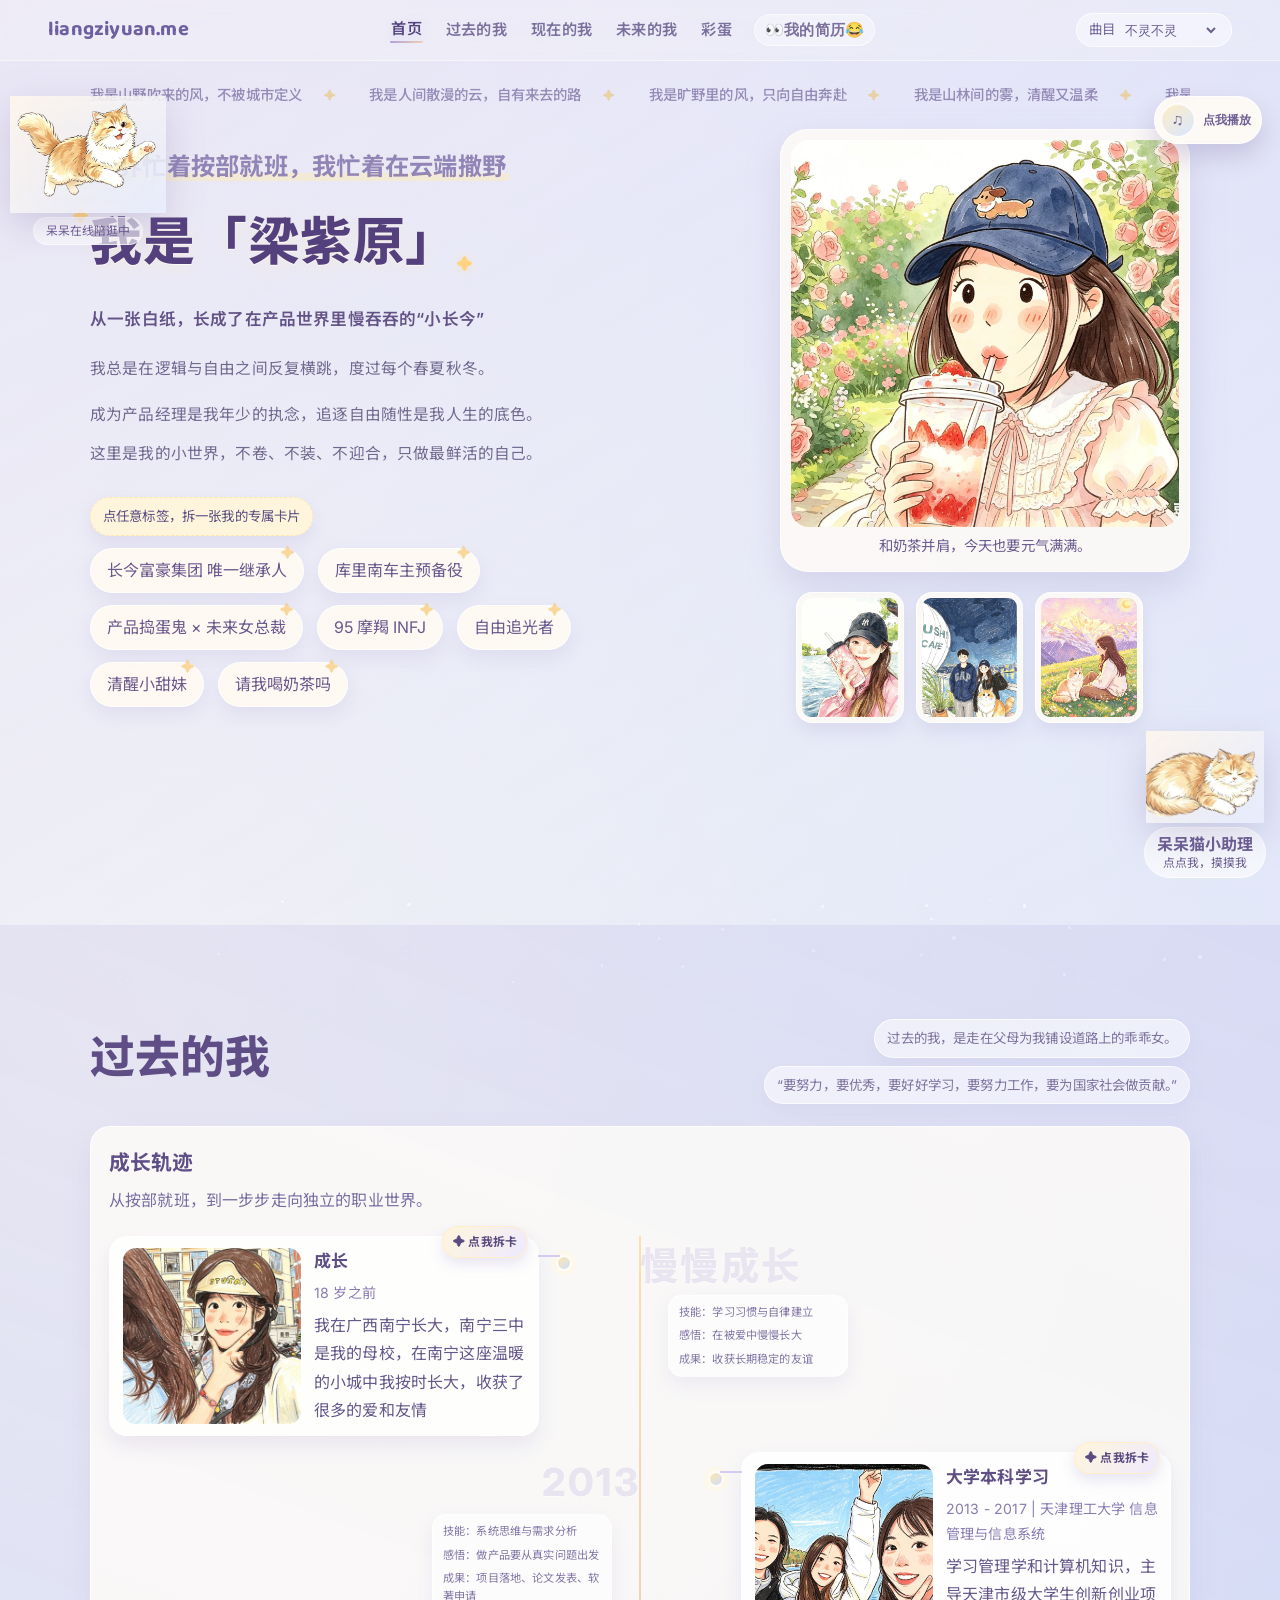
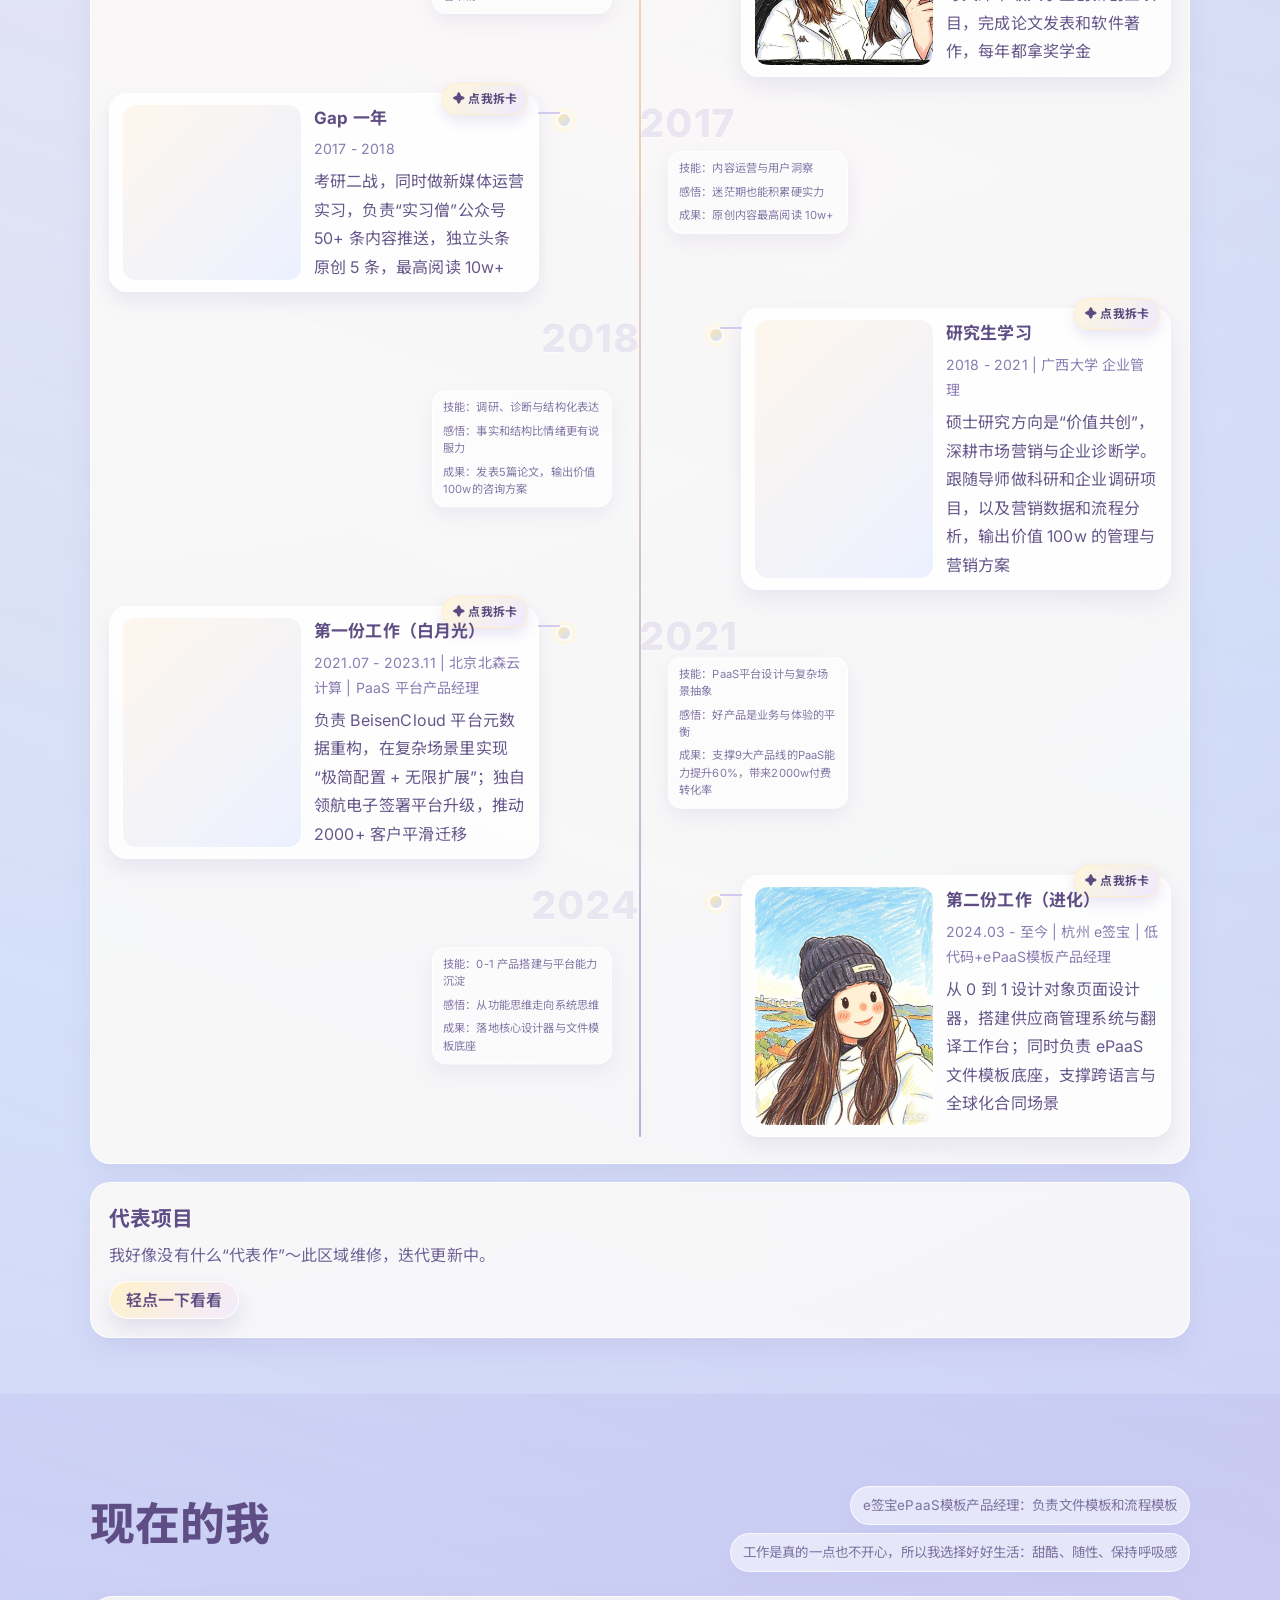
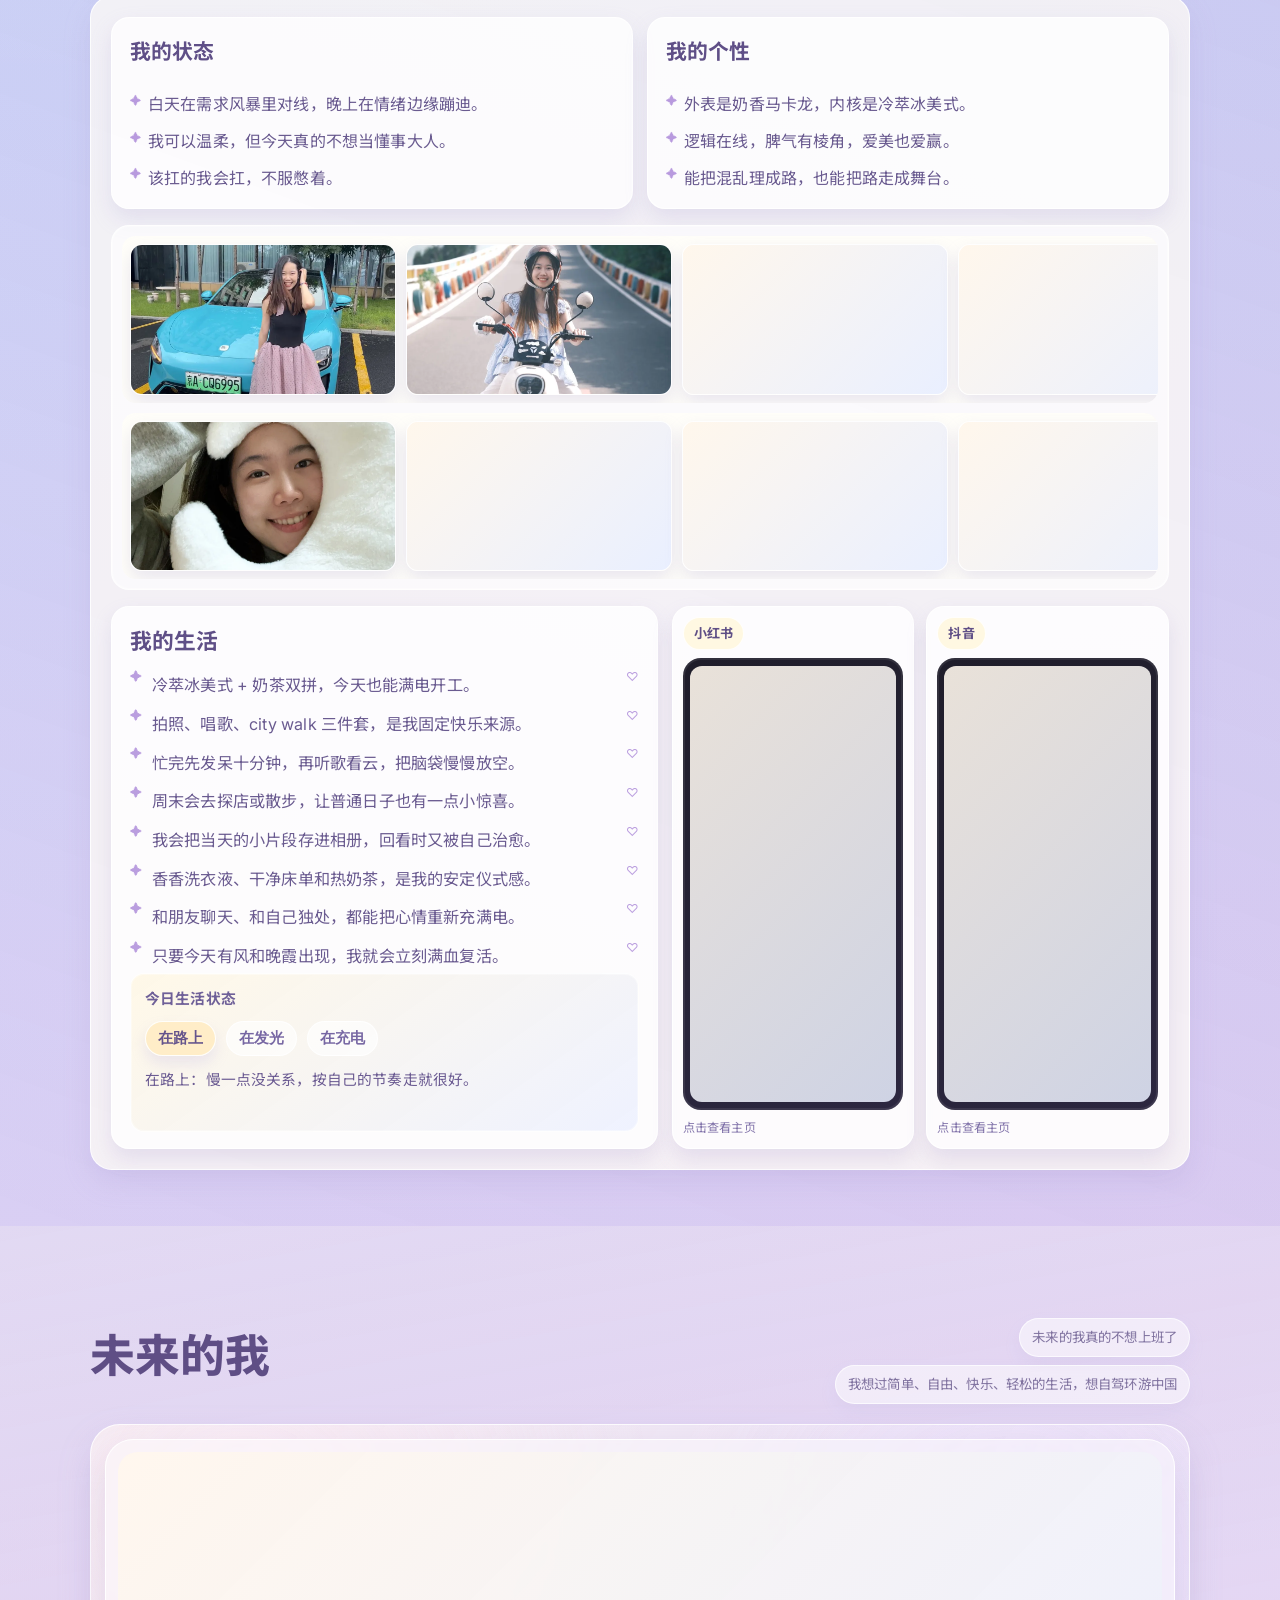
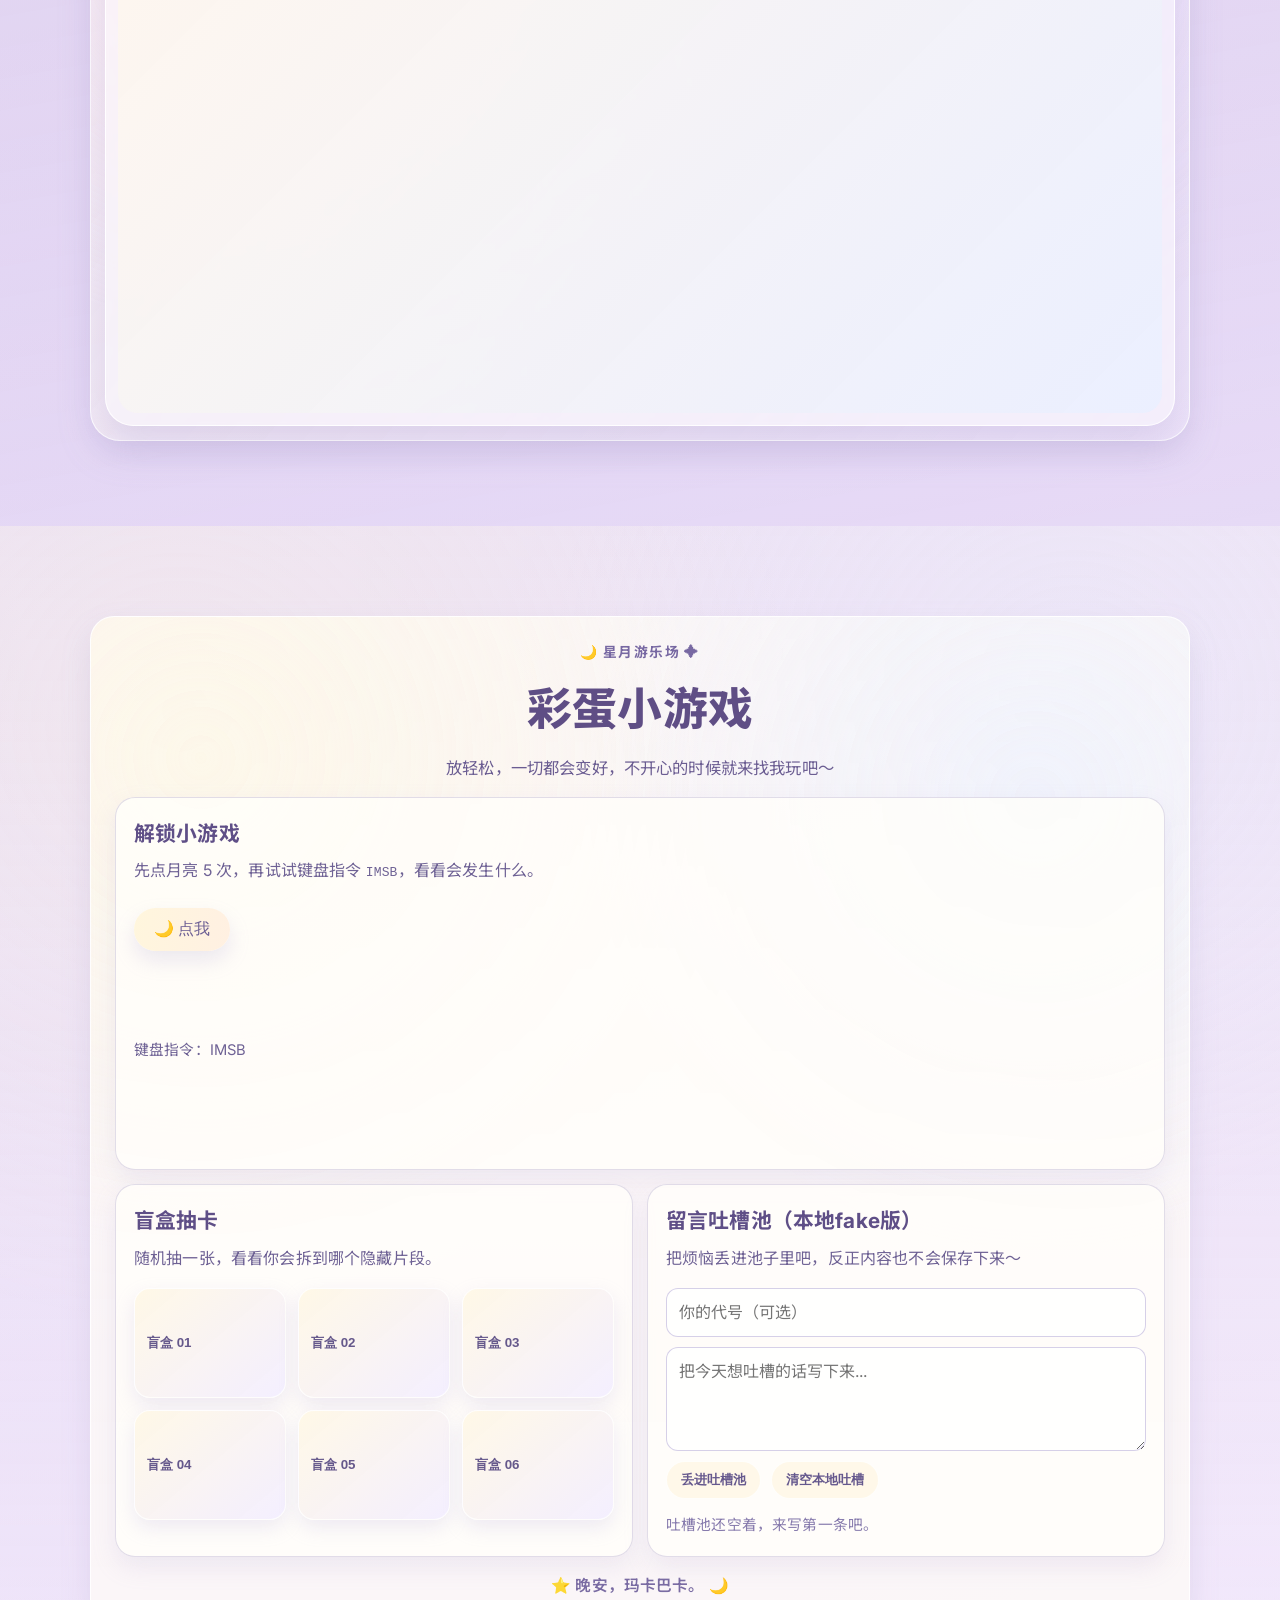
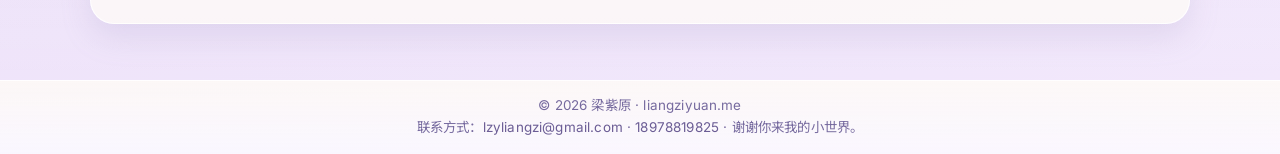
==== index.html @ 9e6e47ae "性能优化（图片）：优化卡片加载优先级与临近预加载策略" ====
<!doctype html>
<html lang="zh-CN">

<head>
  <meta charset="UTF-8" />
  <meta name="viewport" content="width=device-width, initial-scale=1.0" />
  <meta name="theme-color" content="#d8cff6" />
  <title>梁紫原 | 为执念撒野的小公主</title>
  <meta name="description" content="梁紫原的个人主页：过去、现在、未来与真实自我。" />
  <link rel="preconnect" href="https://fonts.googleapis.com" />
  <link rel="preconnect" href="https://fonts.gstatic.com" crossorigin />
  <link
    href="https://fonts.googleapis.com/css2?family=Baloo+2:wght@600;700&family=Inter:wght@400;500;600;700;800&family=Noto+Sans+SC:wght@400;500;700;800&display=swap"
    rel="stylesheet" />
  <link rel="stylesheet" href="./style.css" />
</head>

<body>
  <a class="skip-link" href="#mainContent">跳到正文</a>
  <div class="noise-mask" aria-hidden="true"></div>
  <div class="sky-dust" id="skyDust" aria-hidden="true"></div>

  <header class="site-header">
    <a class="logo" href="#home">liangziyuan.me</a>
    <nav class="top-nav" aria-label="主导航">
      <a href="#home" class="nav-link active">首页</a>
      <a href="#past" class="nav-link">过去的我</a>
      <a href="#present" class="nav-link">现在的我</a>
      <a href="#future" class="nav-link">未来的我</a>
      <a href="#easter-egg" class="nav-link">彩蛋</a>
      <button class="nav-link nav-link-btn" id="resumeEntryBtn" type="button">👀我的简历😂</button>
    </nav>
    <div class="music-tools">
      <label class="track-switch" for="trackSelect">
        <span>曲目</span>
        <select id="trackSelect" aria-label="选择背景音乐">
          <option value="./assets/music/很美味 - 不灵不灵.mp3">不灵不灵</option>
          <option value="./assets/music/清音 - 去有风的地方.mp3">去有风的地方</option>
          <option value="./assets/music/常石磊 - 我我.mp3">我我</option>
        </select>
      </label>
    </div>
  </header>

  <main id="mainContent">
    <section class="panel panel-home" id="home">
      <div class="home-clouds" aria-hidden="true">
        <div class="home-cloud-track">
          <p class="cloud-bubble">我是山野吹来的风，不被城市定义</p>
          <p class="cloud-bubble">我是人间散漫的云，自有来去的路</p>
          <p class="cloud-bubble">我是旷野里的风，只向自由奔赴</p>
          <p class="cloud-bubble">我是山林间的雾，清醒又温柔</p>
          <p class="cloud-bubble">我是晚风里的星，安静却有光</p>
          <p class="cloud-bubble">我是山野吹来的风，不被城市定义</p>
          <p class="cloud-bubble">我是人间散漫的云，自有来去的路</p>
          <p class="cloud-bubble">我是旷野里的风，只向自由奔赴</p>
          <p class="cloud-bubble">我是山林间的雾，清醒又温柔</p>
          <p class="cloud-bubble">我是晚风里的星，安静却有光</p>
        </div>
      </div>
      <div class="panel-content home-layout">
        <div class="home-copy">
          <p class="hero-title hero-highlight">世界忙着按部就班，我忙着在云端撒野</p>
          <h1 class="name-main">我是「梁紫原」</h1>
          <p class="self-intro mist-stagger" data-text="从一张白纸，长成了在产品世界里慢吞吞的“小长今”" data-char-delay="0.14"></p>
          <p class="narration">
            我总是在逻辑与自由之间反复横跳，度过每个春夏秋冬。
          </p>
          <div class="opening-copy">
            <p>成为产品经理是我年少的执念，追逐自由随性是我人生的底色。</p>
            <p>这里是我的小世界，不卷、不装、不迎合，只做最鲜活的自己。</p>
          </div>
          <p class="chip-guidance">点任意标签，拆一张我的专属卡片</p>
          <div class="chips">
            <button class="chip-tag" type="button" data-tag="长今富豪集团 唯一继承人">长今富豪集团 唯一继承人</button>
            <button class="chip-tag" type="button" data-tag="库里南车主预备役">库里南车主预备役</button>
            <button class="chip-tag" type="button" data-tag="产品捣蛋鬼 × 未来女总裁">产品捣蛋鬼 × 未来女总裁</button>
            <button class="chip-tag" type="button" data-tag="95 摩羯 INFJ">95 摩羯 INFJ</button>
            <button class="chip-tag" type="button" data-tag="自由追光者">自由追光者</button>
            <button class="chip-tag" type="button" data-tag="清醒小甜妹">清醒小甜妹</button>
            <button class="chip-tag" type="button" data-tag="请我喝奶茶吗">请我喝奶茶吗</button>
          </div>
        </div>

        <div class="home-visual">
          <figure class="hero-poster portrait-poster reveal">
            <img
              id="heroMainImage"
              class="hero-main-image"
              src="./assets/images/home-hero/day-girl.jpg.webp"
              alt="我的奶茶大头照"
              loading="eager"
              decoding="async"
              fetchpriority="high"
            />
            <figcaption>和奶茶并肩，今天也要元气满满。</figcaption>
          </figure>
          <div class="hero-mini-stack reveal" aria-label="首页小卡片">
            <figure class="mini-card mini-card-1">
              <img src="./assets/images/home-hero/naicha.png.webp" alt="最喜欢粉色" loading="eager" decoding="async"
                fetchpriority="high" />
            </figure>
            <figure class="mini-card mini-card-2">
              <img src="./assets/images/home-hero/night-couple.png.webp" alt="温柔夜晚" loading="eager" decoding="async"
                fetchpriority="high" />
            </figure>
            <figure class="mini-card mini-card-3">
              <img src="./assets/images/home-hero/微信图片_20260412120634_62_154.png.webp" alt="做自己，最好看" loading="eager"
                decoding="async" fetchpriority="auto" />
            </figure>
          </div>
        </div>
      </div>
    </section>

    <section class="panel panel-past" id="past">
      <div class="panel-content">
        <div class="past-heading-row reveal">
          <h2>过去的我</h2>
          <aside class="past-whispers" aria-label="过去的我开场白">
            <p class="whisper-line">过去的我，是走在父母为我铺设道路上的乖乖女。</p>
            <p class="whisper-line">“要努力，要优秀，要好好学习，要努力工作，要为国家社会做贡献。”</p>
          </aside>
        </div>

        <section class="journey-showcase reveal" aria-label="过去的成长时间轴">
          <h3>成长轨迹</h3>
          <p class="journey-tip">从按部就班，到一步步走向独立的职业世界。</p>
          <div class="journey-track" id="pastJourneyTrack"></div>
        </section>

        <section class="past-project-entry reveal" aria-label="代表项目入口">
          <h3>代表项目</h3>
          <p>我好像没有什么“代表作”～此区域维修，迭代更新中。</p>
          <button class="project-entry-btn" id="projectEntryBtn" type="button">轻点一下看看</button>
        </section>
      </div>
    </section>

    <div class="journey-cloud-overlay" id="journeyCloudOverlay" aria-hidden="true">
      <div class="journey-cloud-modal" role="dialog" aria-modal="true" aria-labelledby="journeyCloudTitle">
        <button class="journey-cloud-close" id="journeyCloudCloseBtn" type="button" aria-label="关闭">×</button>
        <p class="journey-cloud-kicker">成长轨迹彩蛋</p>
        <div class="journey-cloud-body">
          <figure class="journey-cloud-visual">
            <img
              id="journeyCloudImage"
              src="./assets/images/past-journey/growth.jpg.webp"
              alt="成长轨迹彩蛋配图"
              loading="lazy"
              decoding="async"
            />
          </figure>
          <div class="journey-cloud-copy">
            <h3 id="journeyCloudTitle">成长彩蛋</h3>
            <p id="journeyCloudText">这里会显示阶段彩蛋文案。</p>
          </div>
        </div>
      </div>
    </div>

    <section class="panel panel-present" id="present">
      <div class="panel-content">
        <div class="present-heading-row reveal">
          <h2>现在的我</h2>
          <aside class="present-whispers" aria-label="现在的我副文案">
            <p class="whisper-line">e签宝ePaaS模板产品经理：负责文件模板和流程模板</p>
            <p class="whisper-line">工作是真的一点也不开心，所以我选择好好生活：甜酷、随性、保持呼吸感</p>
          </aside>
        </div>

        <div class="present-editorial reveal">
          <div class="present-top-cards">
            <article class="present-horizontal-card present-state-card">
              <h3>我的状态</h3>
              <ul class="present-line-list" aria-label="我的状态描述">
                <li>白天在需求风暴里对线，晚上在情绪边缘蹦迪。</li>
                <li>我可以温柔，但今天真的不想当懂事大人。</li>
                <li>该扛的我会扛，不服憋着。</li>
              </ul>
            </article>

            <article class="present-horizontal-card present-personality-card">
              <h3>我的个性</h3>
              <ul class="present-line-list" aria-label="我的个性描述">
                <li>外表是奶香马卡龙，内核是冷萃冰美式。</li>
                <li>逻辑在线，脾气有棱角，爱美也爱赢。</li>
                <li>能把混乱理成路，也能把路走成舞台。</li>
              </ul>
            </article>
          </div>

          <section class="present-carousel-shell" aria-label="现在的我照片长廊">
            <div class="present-carousel-row row-top" id="presentRowTop"></div>
            <div class="present-carousel-row row-bottom" id="presentRowBottom"></div>
          </section>

          <article class="present-life-social">
            <div class="present-life-copy">
              <h3>我的生活</h3>
              <ul class="life-story-list" aria-label="我的生活日常">
                <li>冷萃冰美式 + 奶茶双拼，今天也能满电开工。</li>
                <li>拍照、唱歌、city walk 三件套，是我固定快乐来源。</li>
                <li>忙完先发呆十分钟，再听歌看云，把脑袋慢慢放空。</li>
                <li>周末会去探店或散步，让普通日子也有一点小惊喜。</li>
                <li>我会把当天的小片段存进相册，回看时又被自己治愈。</li>
                <li>香香洗衣液、干净床单和热奶茶，是我的安定仪式感。</li>
                <li>和朋友聊天、和自己独处，都能把心情重新充满电。</li>
                <li>只要今天有风和晚霞出现，我就会立刻满血复活。</li>
              </ul>
              <div class="life-status-box" aria-label="今日生活状态">
                <p class="life-status-title">今日生活状态</p>
                <div class="life-status-pills" role="group" aria-label="切换生活状态">
                  <button class="life-status-pill active" type="button" data-life-status="onroad" aria-pressed="true">在路上</button>
                  <button class="life-status-pill" type="button" data-life-status="glowing" aria-pressed="false">在发光</button>
                  <button class="life-status-pill" type="button" data-life-status="charging" aria-pressed="false">在充电</button>
                </div>
                <p class="life-status-note" id="lifeStatusNote">在路上：慢一点没关系，按自己的节奏走就很好。</p>
              </div>
            </div>

            <div class="social-phone-grid">
              <a
                class="social-phone-card"
                href="https://www.xiaohongshu.com/user/profile/5c3ee5b300000000070331f2?xsec_token=YBL5V_vtdb7wYhTP4s2x3KljfpQWymggt5GHA_gTPi0RE=&xsec_source=app_share&xhsshare=WeixinSession&appuid=5c3ee5b300000000070331f2&apptime=1775926916&share_id=6ffb52eeea674e89b8cbd5c676adbf98"
                target="_blank"
                rel="noopener noreferrer"
                aria-label="打开小红书主页"
              >
                <span class="phone-badge">小红书</span>
                <figure class="phone-screen">
                  <img
                    class="social-screen-img"
                    src="./assets/images/present/social-xiaohongshu.jpg.webp"
                    data-fallback="./assets/images/present/present-11.jpg.webp"
                    alt="小红书主页截图"
                    loading="eager"
                    decoding="async"
                    fetchpriority="auto"
                  />
                </figure>
                <span class="phone-tip">点击查看主页</span>
              </a>

              <a
                class="social-phone-card"
                href="https://v.douyin.com/-A0GbFCsDwg/"
                target="_blank"
                rel="noopener noreferrer"
                aria-label="打开抖音主页"
              >
                <span class="phone-badge">抖音</span>
                <figure class="phone-screen">
                  <img
                    class="social-screen-img"
                    src="./assets/images/present/social-douyin.jpg.webp"
                    data-fallback="./assets/images/present/present-12.jpg.webp"
                    alt="抖音主页截图"
                    loading="eager"
                    decoding="async"
                    fetchpriority="auto"
                  />
                </figure>
                <span class="phone-tip">点击查看主页</span>
              </a>
            </div>
          </article>
        </div>
      </div>
    </section>

    <section class="panel panel-future" id="future">
      <div class="panel-content">
        <div class="future-heading-row reveal">
          <h2>未来的我</h2>
          <aside class="future-whispers" aria-label="未来的我副文案">
            <p class="whisper-line">未来的我真的不想上班了</p>
            <p class="whisper-line">我想过简单、自由、快乐、轻松的生活，想自驾环游中国</p>
          </aside>
        </div>
        <section class="future-stage reveal" aria-label="未来主视觉">
          <figure class="future-hero">
            <img src="./assets/images/future/weilai.png.webp" alt="未来的我，拥抱自由" loading="lazy" decoding="async" />
            <div class="future-motion-overlay" aria-hidden="true">
              <span class="hair-wisp hair-wisp-a"></span>
              <span class="hair-wisp hair-wisp-b"></span>
              <span class="hair-wisp hair-wisp-c"></span>
            </div>

            <div class="future-petal-layer" aria-hidden="true">
              <span class="petal sakura" style="--x: 4%; --dur: 11.4s; --delay: -2.2s; --drift: 18px;"></span>
              <span class="petal violet" style="--x: 12%; --dur: 13s; --delay: -8s; --drift: 26px;"></span>
              <span class="petal sakura" style="--x: 20%; --dur: 12.2s; --delay: -4.8s; --drift: 22px;"></span>
              <span class="petal violet" style="--x: 27%; --dur: 14.3s; --delay: -6.4s; --drift: 34px;"></span>
              <span class="petal sakura" style="--x: 35%; --dur: 10.8s; --delay: -1.6s; --drift: 18px;"></span>
              <span class="petal violet" style="--x: 44%; --dur: 12.8s; --delay: -7.8s; --drift: 28px;"></span>
              <span class="petal sakura" style="--x: 52%; --dur: 11.6s; --delay: -3.6s; --drift: 24px;"></span>
              <span class="petal violet" style="--x: 61%; --dur: 13.8s; --delay: -9.2s; --drift: 30px;"></span>
              <span class="petal sakura" style="--x: 69%; --dur: 12s; --delay: -5.4s; --drift: 22px;"></span>
              <span class="petal violet" style="--x: 77%; --dur: 14.8s; --delay: -10s; --drift: 36px;"></span>
              <span class="petal sakura" style="--x: 85%; --dur: 11.2s; --delay: -2.8s; --drift: 20px;"></span>
              <span class="petal violet" style="--x: 93%; --dur: 13.4s; --delay: -7.1s; --drift: 27px;"></span>
            </div>

            <div class="future-danmu-layer" aria-label="未来关键词弹幕">
              <span class="future-danmu" style="--x: 4%; --dur: 13.4s; --delay: -1.8s; --drift: 20px;">睡到自然醒</span>
              <span class="future-danmu" style="--x: 9%; --dur: 15.6s; --delay: -7.2s; --drift: 34px;">窗外有树影</span>
              <span class="future-danmu" style="--x: 13%; --dur: 12.8s; --delay: -4.6s; --drift: 18px;">桌上有猫咪</span>
              <span class="future-danmu" style="--x: 18%; --dur: 16.2s; --delay: -9.7s; --drift: 30px;">手边有咖啡香</span>
              <span class="future-danmu" style="--x: 23%; --dur: 14.2s; --delay: -2.3s; --drift: 24px;">不用挤地铁</span>
              <span class="future-danmu" style="--x: 28%; --dur: 17.3s; --delay: -11.4s; --drift: 28px;">不必打卡</span>
              <span class="future-danmu" style="--x: 33%; --dur: 13.6s; --delay: -5.8s; --drift: 16px;">去山里住一阵</span>
              <span class="future-danmu" style="--x: 37%; --dur: 15.9s; --delay: -8.3s; --drift: 26px;">去海边吹一整天</span>
              <span class="future-danmu" style="--x: 42%; --dur: 12.6s; --delay: -1.1s; --drift: 22px;">说走就走</span>
              <span class="future-danmu" style="--x: 46%; --dur: 16.8s; --delay: -10.2s; --drift: 32px;">轻装上路</span>
              <span class="future-danmu" style="--x: 51%; --dur: 14.7s; --delay: -3.7s; --drift: 20px;">把灵感写满本子</span>
              <span class="future-danmu" style="--x: 55%; --dur: 17.1s; --delay: -12.5s; --drift: 28px;">做真正喜欢的产品</span>
              <span class="future-danmu" style="--x: 59%; --dur: 13.2s; --delay: -6.1s; --drift: 18px;">保留少女心</span>
              <span class="future-danmu" style="--x: 63%; --dur: 15.4s; --delay: -8.9s; --drift: 25px;">保持职业精进</span>
              <span class="future-danmu" style="--x: 67%; --dur: 12.9s; --delay: -2.9s; --drift: 20px;">工作也要有呼吸</span>
              <span class="future-danmu" style="--x: 71%; --dur: 16.5s; --delay: -11.1s; --drift: 30px;">每天都能看晚霞</span>
              <span class="future-danmu" style="--x: 75%; --dur: 14.1s; --delay: -4.2s; --drift: 21px;">听鸟鸣看云走</span>
              <span class="future-danmu" style="--x: 79%; --dur: 17.7s; --delay: -13.3s; --drift: 34px;">和喜欢的人聊到夜里</span>
              <span class="future-danmu" style="--x: 83%; --dur: 13.8s; --delay: -5.1s; --drift: 19px;">去陌生城市散步</span>
              <span class="future-danmu" style="--x: 87%; --dur: 16.1s; --delay: -9.6s; --drift: 27px;">练歌到凌晨</span>
              <span class="future-danmu" style="--x: 91%; --dur: 12.7s; --delay: -1.6s; --drift: 15px;">写下新的小目标</span>
              <span class="future-danmu" style="--x: 95%; --dur: 15.2s; --delay: -7.9s; --drift: 24px;">把生活过成作品</span>
              <span class="future-danmu" style="--x: 14%; --dur: 18.1s; --delay: -14.6s; --drift: 31px;">学习但不内耗</span>
              <span class="future-danmu" style="--x: 30%; --dur: 13.9s; --delay: -6.7s; --drift: 20px;">勇敢但不逞强</span>
              <span class="future-danmu" style="--x: 48%; --dur: 16.7s; --delay: -12.1s; --drift: 29px;">自由且笃定</span>
              <span class="future-danmu" style="--x: 64%; --dur: 14.5s; --delay: -4.9s; --drift: 23px;">对世界保持好奇</span>
              <span class="future-danmu" style="--x: 82%; --dur: 17.4s; --delay: -15.2s; --drift: 33px;">温柔也有锋芒</span>
              <span class="future-danmu" style="--x: 93%; --dur: 15s; --delay: -8.7s; --drift: 26px;">成为更满足的自己</span>
            </div>
          </figure>
        </section>
      </div>
    </section>

    <section class="panel panel-easter" id="easter-egg">
      <div class="panel-content">
        <section class="easter-playground reveal" aria-label="彩蛋小游戏中心">
          <header class="easter-head">
            <p class="easter-kicker">🌙 星月游乐场 ✦</p>
            <h2>彩蛋小游戏</h2>
            <p class="easter-mantra">放轻松，一切都会变好，不开心的时候就来找我玩吧～</p>
          </header>

          <div class="easter-layout">
            <section class="game-zone game-zone-unlock reveal" aria-label="解锁小游戏">
              <h3>解锁小游戏</h3>
              <p class="section-tagline">先点月亮 5 次，再试试键盘指令 <code>IMSB</code>，看看会发生什么。</p>
              <button id="moonBtn" class="moon-btn" type="button">🌙 点我</button>
              <div class="easter-content" id="easterContent" aria-live="polite">
                <p>「我会认真工作，也会认真生活。我的目标不是成为最标准的人，而是成为最完整的自己。」</p>
              </div>

              <p class="easter-tip">键盘指令：IMSB</p>
              <div class="easter-content easter-code" id="easterCode" aria-live="polite">
                <p>独立地思考，顽皮地创造，傲娇地生活，在平衡中与世界和解。</p>
              </div>
            </section>

            <section class="blindbox-zone game-zone reveal" aria-label="盲盒抽卡">
              <h3>盲盒抽卡</h3>
              <p>随机抽一张，看看你会拆到哪个隐藏片段。</p>
              <div class="blindbox-grid" id="blindboxGrid">
                <button class="blindbox-card" type="button"><span class="box-front">盲盒 01</span><span
                    class="box-back"></span></button>
                <button class="blindbox-card" type="button"><span class="box-front">盲盒 02</span><span
                    class="box-back"></span></button>
                <button class="blindbox-card" type="button"><span class="box-front">盲盒 03</span><span
                    class="box-back"></span></button>
                <button class="blindbox-card" type="button"><span class="box-front">盲盒 04</span><span
                    class="box-back"></span></button>
                <button class="blindbox-card" type="button"><span class="box-front">盲盒 05</span><span
                    class="box-back"></span></button>
                <button class="blindbox-card" type="button"><span class="box-front">盲盒 06</span><span
                    class="box-back"></span></button>
              </div>
            </section>

            <section class="rant-zone game-zone reveal" aria-label="留言吐槽池">
              <h3>留言吐槽池（本地fake版）</h3>
              <p>把烦恼丢进池子里吧，反正内容也不会保存下来～</p>
              <form id="rantForm" class="rant-form">
                <input id="rantAlias" type="text" maxlength="20" placeholder="你的代号（可选）" />
                <textarea id="rantText" maxlength="240" rows="3" placeholder="把今天想吐槽的话写下来..." required></textarea>
                <div class="rant-actions">
                  <button type="submit">丢进吐槽池</button>
                  <button type="button" id="clearRantsBtn">清空本地吐槽</button>
                </div>
              </form>
              <ul id="rantList" class="rant-list"></ul>
            </section>
          </div>

          <p class="easter-goodnight">⭐ 晚安，玛卡巴卡。 🌙</p>
        </section>
      </div>
    </section>
  </main>

  <footer class="site-footer">
    <div class="site-footer-inner">
      <p>© 2026 梁紫原 · liangziyuan.me</p>
      <p>联系方式：<a href="mailto:lzyliangzi@gmail.com">lzyliangzi@gmail.com</a> · <a href="tel:18978819825">18978819825</a> · 谢谢你来我的小世界。</p>
    </div>
  </footer>

  <div class="tag-overlay" id="tagOverlay" aria-hidden="true">
    <div class="tag-modal" role="dialog" aria-modal="true" aria-labelledby="tagCardTitle">
      <button class="tag-close" id="tagCloseBtn" type="button" aria-label="关闭">×</button>
      <p class="tag-kicker">标签故事卡</p>
      <article class="tag-card" id="tagCard">
        <img id="tagCardImage" src="./assets/images/home-hero/day-girl.jpg.webp" alt="标签卡片配图" loading="lazy"
          decoding="async" />
        <div class="tag-copy">
          <h3 id="tagCardTitle">标签标题</h3>
          <p id="tagCardDesc">标签介绍加载中...</p>
        </div>
      </article>
    </div>
  </div>

  <div class="resume-overlay" id="resumeOverlay" aria-hidden="true">
    <div class="resume-modal" role="dialog" aria-modal="true" aria-labelledby="resumeTitle">
      <button class="resume-close" id="resumeCloseBtn" type="button" aria-label="关闭">×</button>
      <p class="resume-kicker">正在尝试跳转简历...</p>
      <div class="resume-progress"><span id="resumeBar"></span></div>
      <p class="resume-loading" id="resumeLoadingText">加载中 0%</p>

      <div class="resume-result" id="resumeResult">
        <h3 id="resumeTitle">不好意思呢，找工作的简历暂时没有准备好～</h3>
        <p>我现在还在e签宝当产品经理哦，等我早日赎身，就能与你相爱～</p>
        <div class="resume-actions">
          <a id="resumeBackBtn" href="#home">回到主页</a>
          <a href="#past">看看过去的我</a>
          <a href="#present">看看现在的我</a>
          <a href="#future">看看未来的我</a>
          <a href="#easter-egg">好失望，我要去吐槽</a>
        </div>
      </div>
    </div>
  </div>

  <div class="cat-friend cat-friend-left" id="catFriendLeft" data-cat-toast="呆呆：我在左边蹦蹦跳跳陪你逛。" aria-live="polite">
    <div class="cat-friend-inner">
      <img src="./assets/images/home-cat/daidaizuobian.png.webp" alt="左侧呆呆猫，在线陪逛中" loading="lazy" decoding="async" />
    </div>
    <button class="cat-note cat-note-left" type="button">呆呆在线陪逛中</button>
  </div>

  <div class="cat-friend cat-friend-right" id="catFriendRight" data-cat-toast="呆呆猫小助理：点点我，摸摸我。" aria-live="polite">
    <div class="cat-friend-inner">
      <img src="./assets/images/home-cat/daidaiyoubian.png.webp" alt="右侧呆呆猫小助理，躺在猫窝里" loading="lazy" decoding="async" />
    </div>
    <div class="cat-sleep-zzz" aria-hidden="true">
      <span>Z</span>
      <span>Z</span>
      <span>Z</span>
    </div>
    <button class="cat-note cat-note-right" type="button">
      <span>呆呆猫小助理</span>
      <span>点点我，摸摸我</span>
    </button>
  </div>

  <button class="music-float-btn" id="musicFloatBtn" type="button" aria-label="播放背景音乐" aria-pressed="false">
    <span class="music-float-disc" aria-hidden="true">♫</span>
    <span class="music-float-text" id="musicFloatText">点我播放</span>
  </button>

  <audio id="bgm" preload="metadata" autoplay loop>
    <source src="./assets/music/很美味 - 不灵不灵.mp3" type="audio/mpeg" />
  </audio>

  <div class="cat-chat-pop" id="catChatPop" aria-live="polite" aria-hidden="true">
    <p class="cat-chat-title" id="catChatTitle">呆呆猫小助理</p>
    <div class="cat-chat-row">
      <span class="cat-chat-avatar" aria-hidden="true">呆</span>
      <p class="cat-chat-msg" id="catChatText"></p>
    </div>
  </div>

  <div class="toast" id="toast" role="status" aria-live="polite"></div>
  <script src="./script.js"></script>
</body>

</html>
---- style.css ----
:root {
  --ink: #534266;
  --night: #8777b4;
  --night-deep: #6f5d9d;
  --sky: #d8e9ff;
  --foam: #fffdf8;
  --leaf: #a7c9b1;
  --sun: #ffe8a6;
  --card: rgba(255, 253, 249, 0.72);
  --border: rgba(157, 145, 192, 0.3);
  --focus-ring: #f4cb72;
  --home-visual-width: clamp(420px, 37vw, 550px);
}

* {
  box-sizing: border-box;
}

html {
  scroll-behavior: smooth;
}

body {
  margin: 0;
  color: var(--ink);
  background:
    radial-gradient(circle at 8% 16%, rgba(255, 251, 243, 0.62) 0%, rgba(255, 251, 243, 0) 40%),
    radial-gradient(circle at 82% 12%, rgba(217, 235, 255, 0.52) 0%, rgba(217, 235, 255, 0) 38%),
    linear-gradient(165deg, #d8cff6 0%, #c7d8fb 37%, #d9c8f1 70%, #f0e4fb 100%);
  font-family: "Inter", "Noto Sans SC", "SF Pro Text", "PingFang SC", "Hiragino Sans GB",
    "Microsoft YaHei", sans-serif;
  line-height: 1.7;
  letter-spacing: 0.01em;
  overflow-x: hidden;
}

.skip-link {
  position: fixed;
  left: 16px;
  top: -120px;
  z-index: 90;
  padding: 9px 12px;
  border-radius: 999px;
  text-decoration: none;
  color: #5f4f86;
  background: rgba(255, 252, 240, 0.96);
  border: 1px solid rgba(255, 255, 255, 0.9);
  box-shadow: 0 8px 16px rgba(158, 146, 198, 0.28);
  transition: top 0.24s ease;
}

.skip-link:focus-visible {
  top: 12px;
}

a:focus-visible,
button:focus-visible,
select:focus-visible,
input:focus-visible,
textarea:focus-visible {
  outline: 2px solid var(--focus-ring);
  outline-offset: 2px;
}

.noise-mask {
  position: fixed;
  inset: 0;
  pointer-events: none;
  opacity: 0.11;
  background-image:
    radial-gradient(rgba(255, 255, 255, 0.2) 1px, transparent 1px),
    radial-gradient(rgba(164, 176, 223, 0.09) 1px, transparent 1px);
  background-size: 3px 3px, 4px 4px;
  background-position: 0 0, 1px 1px;
  z-index: 1;
}

.sky-dust {
  position: fixed;
  inset: 0;
  pointer-events: none;
  z-index: 2;
}

.dust {
  position: absolute;
  border-radius: 999px;
  background: rgba(247, 247, 255, 0.9);
  box-shadow: 0 0 8px rgba(226, 226, 255, 0.52);
  animation: floatUp linear infinite;
}

@keyframes floatUp {
  from {
    transform: translateY(20px);
    opacity: 0;
  }
  10% {
    opacity: 1;
  }
  90% {
    opacity: 0.9;
  }
  to {
    transform: translateY(-120vh);
    opacity: 0;
  }
}

.site-header {
  position: fixed;
  top: 0;
  left: 0;
  width: 100%;
  z-index: 30;
  display: flex;
  align-items: center;
  justify-content: space-between;
  padding: 12px clamp(16px, 4vw, 48px);
  background: rgba(255, 253, 249, 0.22);
  backdrop-filter: blur(8px);
  border-bottom: 1px solid rgba(255, 255, 255, 0.45);
}

.logo {
  color: #6e5fa1;
  text-decoration: none;
  font-size: clamp(1.02rem, 2.1vw, 1.26rem);
  letter-spacing: 0.01em;
  font-family: "Baloo 2", "Inter", "Noto Sans SC", sans-serif;
  font-weight: 700;
  line-height: 1;
}

.top-nav {
  display: flex;
  gap: clamp(14px, 1.6vw, 24px);
  flex-wrap: wrap;
  justify-content: center;
  align-items: center;
  padding: 2px 0;
  border: 0;
  background: transparent;
  box-shadow: none;
}

.nav-link {
  position: relative;
  color: rgba(101, 88, 140, 0.84);
  text-decoration: none;
  display: inline-flex;
  align-items: center;
  justify-content: center;
  height: auto;
  padding: 7px 2px 8px;
  border-radius: 0;
  border: 0;
  background: transparent;
  white-space: nowrap;
  line-height: 1;
  font-weight: 600;
  font-size: 0.95rem;
  letter-spacing: 0.01em;
  transition: color 0.24s ease, transform 0.24s ease;
  box-shadow: none;
}

.nav-link::after {
  content: "";
  position: absolute;
  left: 1px;
  right: 1px;
  bottom: 1px;
  height: 2px;
  border-radius: 999px;
  background: linear-gradient(120deg, rgba(164, 146, 214, 0.85), rgba(245, 198, 148, 0.72));
  transform: scaleX(0);
  transform-origin: center;
  opacity: 0;
  transition: transform 0.24s ease, opacity 0.24s ease;
}

.nav-link-btn {
  color: rgba(101, 88, 140, 0.84);
  cursor: pointer;
  border: 1px solid rgba(255, 255, 255, 0.58);
  border-radius: 999px;
  padding: 7px 10px 8px;
  font-weight: 600;
  background: rgba(255, 255, 255, 0.34);
  transition: color 0.24s ease, transform 0.24s ease, background 0.24s ease, border-color 0.24s ease;
}

.nav-link:hover,
.nav-link.active {
  color: #5e4e88;
  transform: translateY(-1px);
}

.nav-link[aria-current="page"] {
  color: #56447f;
  text-shadow: 0 4px 12px rgba(182, 168, 222, 0.28);
}

.nav-link:hover::after,
.nav-link.active::after,
.nav-link[aria-current="page"]::after,
.nav-link-btn:hover::after,
.nav-link-btn:focus-visible::after {
  transform: scaleX(1);
  opacity: 1;
}

.music-tools {
  display: inline-flex;
  align-items: center;
  gap: 10px;
  min-width: 0;
}

.track-switch {
  height: 34px;
  border: 1px solid rgba(255, 255, 255, 0.72);
  background: rgba(255, 255, 255, 0.42);
  color: #72619e;
  border-radius: 999px;
  padding: 0 12px;
  cursor: pointer;
  font-size: 0.84rem;
  line-height: 1;
}

.track-switch {
  display: inline-flex;
  align-items: center;
  gap: 6px;
  color: #73649b;
  cursor: default;
}

.track-switch select {
  border: 0;
  background: transparent;
  color: #6b5d91;
  font-size: 0.83rem;
  max-width: 140px;
  outline: none;
  cursor: pointer;
}

.music-float-btn {
  position: fixed;
  right: 18px;
  top: 96px;
  z-index: 53;
  display: inline-flex;
  align-items: center;
  gap: 8px;
  border: 1px solid rgba(255, 255, 255, 0.88);
  background: rgba(255, 252, 245, 0.9);
  color: #6f6097;
  border-radius: 999px;
  padding: 6px 10px 6px 6px;
  box-shadow: 0 12px 24px rgba(107, 92, 149, 0.24);
  cursor: pointer;
  backdrop-filter: blur(7px);
  transition: transform 0.2s ease, box-shadow 0.2s ease, background 0.2s ease;
}

.music-float-btn:hover,
.music-float-btn:focus-visible {
  transform: translateY(-1px);
  box-shadow: 0 14px 26px rgba(106, 90, 145, 0.28);
  background: rgba(255, 249, 236, 0.96);
}

.music-float-disc {
  width: 34px;
  height: 34px;
  border-radius: 999px;
  display: inline-flex;
  align-items: center;
  justify-content: center;
  font-weight: 800;
  font-size: 1rem;
  background: linear-gradient(145deg, rgba(255, 236, 194, 0.95), rgba(215, 230, 255, 0.95));
  border: 1px solid rgba(255, 255, 255, 0.92);
  box-shadow: inset 0 1px 0 rgba(255, 255, 255, 0.75);
}

.music-float-text {
  font-size: 0.76rem;
  font-weight: 700;
  letter-spacing: 0.01em;
  white-space: nowrap;
}

.music-float-btn.playing .music-float-disc {
  animation: musicFloatSpin 2.9s linear infinite;
}

@keyframes musicFloatSpin {
  from {
    transform: rotate(0deg);
  }
  to {
    transform: rotate(360deg);
  }
}

.panel {
  min-height: 100vh;
  padding: clamp(90px, 10vh, 140px) 20px 56px;
  position: relative;
  z-index: 10;
}

.panel:nth-child(odd) {
  background: linear-gradient(150deg, rgba(255, 253, 247, 0.18), rgba(255, 255, 255, 0.07));
}

.panel:nth-child(even) {
  background: linear-gradient(200deg, rgba(184, 174, 224, 0.2), rgba(255, 255, 255, 0.08));
}

.panel.panel-future {
  background: linear-gradient(170deg, rgba(255, 252, 244, 0.3), rgba(255, 255, 255, 0.16));
}

.panel.panel-easter {
  background:
    radial-gradient(circle at 14% 16%, rgba(255, 246, 215, 0.24), transparent 42%),
    radial-gradient(circle at 84% 14%, rgba(231, 238, 255, 0.26), transparent 36%),
    linear-gradient(180deg, rgba(255, 252, 246, 0.42), rgba(255, 255, 255, 0.2));
}

.panel-content {
  width: min(1100px, 100%);
  margin: 0 auto;
}

h1,
h2,
h3 {
  margin-top: 0;
}

h1 {
  font-size: clamp(2rem, 5vw, 4rem);
  line-height: 1.2;
  color: #534570;
  font-weight: 800;
  letter-spacing: 0.01em;
}

h1 span {
  display: block;
  font-size: clamp(1.2rem, 3vw, 2rem);
  color: #f5deff;
  margin-top: 8px;
}

h2 {
  font-size: clamp(1.8rem, 4vw, 2.8rem);
  color: #5f4e85;
  margin-bottom: 6px;
  font-weight: 800;
}

h3 {
  color: #5f4f87;
  font-size: 1.3rem;
  font-weight: 700;
}

.section-tagline {
  margin-top: 0;
  margin-bottom: 24px;
  color: #6a5f8f;
}

.home-layout {
  position: relative;
  z-index: 8;
  display: grid;
  grid-template-columns: 1.16fr 1fr;
  gap: clamp(24px, 3.3vw, 46px);
  align-items: start;
  min-height: calc(100vh - 130px);
  padding-top: clamp(8px, 1.8vh, 20px);
}

.panel-home {
  overflow: hidden;
  padding-top: clamp(90px, 10.4vh, 112px);
  padding-bottom: 26px;
}

.home-clouds {
  position: relative;
  z-index: 7;
  width: min(1100px, 100%);
  margin: 0 auto clamp(8px, 1.5vh, 16px);
  overflow: hidden;
  padding: 0 0 4px;
  pointer-events: none;
}

.home-cloud-track {
  width: max-content;
  display: flex;
  align-items: center;
  gap: clamp(24px, 2.6vw, 40px);
  animation: cloudMarquee 34s linear infinite;
}

.cloud-bubble {
  position: relative;
  margin: 0;
  padding: 0;
  flex: 0 0 auto;
  color: rgba(120, 107, 159, 0.74);
  font-size: clamp(0.9rem, 1.04vw, 1.14rem);
  font-weight: 500;
  letter-spacing: 0.01em;
  text-shadow: none;
  white-space: nowrap;
}

.cloud-bubble::after {
  content: "✦";
  margin-left: clamp(14px, 1.7vw, 22px);
  color: rgba(232, 202, 138, 0.76);
  font-size: 0.84em;
}

@keyframes cloudMarquee {
  0% {
    transform: translateX(0);
  }
  100% {
    transform: translateX(-50%);
  }
}

.home-copy {
  position: relative;
  z-index: 9;
  max-width: 62ch;
  padding-top: clamp(16px, 2.6vh, 32px);
}

.home-copy > * {
  margin-top: 0;
  margin-bottom: 0;
}

.hero-title {
  max-width: none;
  margin-bottom: clamp(30px, 3.8vh, 52px);
  font-size: clamp(1.08rem, 1.9vw, 1.62rem);
  line-height: 1.2;
  font-weight: 700;
  white-space: normal;
  letter-spacing: 0.01em;
}

.hero-highlight {
  position: relative;
  display: inline-block;
  padding: 0 4px 5px;
  color: rgba(130, 116, 173, 0.86);
  text-shadow: 0 1px 8px rgba(255, 246, 213, 0.24);
}

.hero-highlight::before {
  content: "";
  position: absolute;
  left: 0;
  right: 0;
  bottom: 0.2em;
  height: 0.36em;
  border-radius: 999px;
  background: rgba(255, 234, 170, 0.42);
  z-index: -1;
}

.name-main {
  position: relative;
  display: inline-block;
  font-size: clamp(2.4rem, 4.05vw, 3.84rem);
  line-height: 1.14;
  color: #54407d;
  margin-top: clamp(8px, 1.4vh, 16px);
  margin-bottom: clamp(42px, 5.6vh, 68px);
  letter-spacing: 0.01em;
  white-space: normal;
  text-shadow:
    0 4px 16px rgba(255, 236, 188, 0.3),
    0 1px 0 rgba(255, 255, 255, 0.82);
}

.name-main::before,
.name-main::after {
  content: "✦";
  position: absolute;
  font-size: clamp(0.95rem, 1.2vw, 1.3rem);
  color: #ffd37d;
  text-shadow: 0 0 10px rgba(255, 225, 158, 0.65);
  animation: nameTwinkle 2.2s ease-in-out infinite;
  pointer-events: none;
}

.name-main::before {
  left: -1.1em;
  top: -0.25em;
}

.name-main::after {
  right: -1em;
  bottom: -0.15em;
  animation-delay: 0.9s;
}

@keyframes nameTwinkle {
  0%,
  100% {
    opacity: 0.45;
    transform: scale(0.9) rotate(0deg);
  }
  50% {
    opacity: 1;
    transform: scale(1.16) rotate(12deg);
  }
}

.self-intro {
  color: #635386;
  font-size: clamp(1rem, 1.3vw, 1.26rem);
  font-weight: 600;
  line-height: 1.7;
  margin-bottom: clamp(16px, 2.2vh, 28px);
}

.narration {
  color: rgba(103, 93, 133, 0.92);
  font-size: clamp(0.98rem, 1.14vw, 1.06rem);
  line-height: 1.86;
  font-weight: 400;
  max-width: 56ch;
  margin-top: clamp(6px, 1vh, 12px);
  margin-bottom: clamp(14px, 1.9vh, 24px);
}

.opening-copy {
  margin-bottom: clamp(28px, 3.2vh, 44px);
}

.opening-copy p {
  margin: 0 0 10px;
  color: rgba(103, 93, 133, 0.92);
  font-size: clamp(0.98rem, 1.14vw, 1.06rem);
  line-height: 1.86;
  font-weight: 400;
}

.chip-guidance {
  margin: 0 0 12px;
  width: fit-content;
  padding: 7px 12px;
  border-radius: 999px;
  color: #5d4e82;
  font-size: 0.84rem;
  border: 1px dashed rgba(255, 230, 169, 0.9);
  background: rgba(255, 246, 218, 0.92);
  box-shadow: 0 8px 16px rgba(171, 158, 212, 0.2);
  animation: chipGuidePulse 1.8s ease-in-out infinite;
}

@keyframes chipGuidePulse {
  0%,
  100% {
    transform: translateY(0);
  }
  50% {
    transform: translateY(-2px);
  }
}

.chips {
  position: relative;
  isolation: isolate;
  display: flex;
  flex-wrap: wrap;
  gap: 12px 14px;
  margin: 0 0 clamp(12px, 1.6vh, 18px);
}

.chip-tag {
  position: relative;
  padding: 8px 16px;
  border-radius: 999px;
  color: #69598d;
  background: rgba(255, 251, 242, 0.9);
  border: 1px solid rgba(255, 255, 255, 0.72);
  box-shadow: 0 8px 18px rgba(175, 165, 208, 0.2);
  font-size: 0.93rem;
  font: inherit;
  cursor: pointer;
  overflow: visible;
  animation: chipFloat 5.6s ease-in-out infinite, chipGlow 2.4s ease-in-out infinite;
  transition: transform 0.2s ease, box-shadow 0.2s ease, background 0.2s ease;
}

.chip-tag:nth-child(2n) {
  animation-delay: 0.6s;
  animation-duration: 6.4s;
}

.chip-tag:nth-child(3n) {
  animation-delay: 1.2s;
  animation-duration: 5.2s;
}

.chip-tag:hover {
  transform: translateY(-5px) scale(1.06) rotate(-1deg);
  box-shadow: 0 16px 26px rgba(148, 135, 194, 0.36);
  background: rgba(255, 255, 255, 0.98);
  z-index: 6;
}

.chip-tag::before {
  content: "✦";
  position: absolute;
  top: -8px;
  right: 8px;
  font-size: 0.88rem;
  color: #f7c978;
  opacity: 0.72;
  transform: translateY(0) scale(1);
  animation: chipStarTwinkle 1.8s ease-in-out infinite;
  pointer-events: none;
}

.chip-tag::after {
  content: "点我拆卡";
  position: absolute;
  left: 50%;
  bottom: calc(100% + 8px);
  transform: translateX(-50%) translateY(-4px);
  padding: 5px 10px;
  border-radius: 999px;
  font-size: 0.75rem;
  line-height: 1;
  color: #4f3e77;
  border: 1px solid rgba(255, 240, 202, 0.92);
  background: rgba(255, 247, 223, 0.98);
  box-shadow: 0 10px 20px rgba(150, 136, 196, 0.3);
  white-space: nowrap;
  opacity: 0;
  z-index: 7;
  transition: opacity 0.2s ease, transform 0.2s ease;
  pointer-events: none;
}

.chip-tag:hover::before,
.chip-tag:focus-visible::before {
  opacity: 1;
  transform: scale(1.18);
}

.chip-tag:hover::after,
.chip-tag:focus-visible::after {
  opacity: 1;
  transform: translateX(-50%) translateY(0);
}

@keyframes chipFloat {
  0%,
  100% {
    transform: translateY(0);
  }
  50% {
    transform: translateY(-3px);
  }
}

@keyframes chipGlow {
  0%,
  100% {
    box-shadow: 0 8px 18px rgba(175, 165, 208, 0.2);
  }
  50% {
    box-shadow: 0 13px 24px rgba(164, 149, 210, 0.34);
  }
}

@keyframes chipStarTwinkle {
  0%,
  100% {
    opacity: 0.45;
    transform: scale(0.86);
  }
  50% {
    opacity: 1;
    transform: scale(1.18);
  }
}

.home-enter-item {
  opacity: 0;
  filter: blur(2px);
  transform: translateY(12px);
  transition:
    opacity 0.7s ease,
    transform 0.7s ease,
    filter 0.7s ease;
  transition-delay: var(--enter-delay, 0s);
}

.home-enter-item.in {
  opacity: 1;
  filter: blur(0);
  transform: translateY(0);
}

.chip-cursor-star {
  position: fixed;
  left: 0;
  top: 0;
  z-index: 73;
  pointer-events: none;
  font-size: 14px;
  color: #ffcf7c;
  text-shadow: 0 0 10px rgba(255, 224, 155, 0.65);
  opacity: 0;
  transform: translate(-50%, -50%) scale(0.5);
  transition: opacity 0.16s ease, transform 0.16s ease;
}

.chip-cursor-star.show {
  opacity: 1;
  transform: translate(-50%, -50%) scale(1);
}

.chip-spark {
  position: fixed;
  left: 0;
  top: 0;
  z-index: 74;
  pointer-events: none;
  color: #ffd47f;
  font-size: 0.82rem;
  transform: translate(-50%, -50%);
  animation: chipSpark 0.66s ease forwards;
}

.present-like-tip {
  position: fixed;
  left: 0;
  top: 0;
  transform: translate(-50%, -8px);
  padding: 5px 10px;
  border-radius: 999px;
  font-size: 0.75rem;
  line-height: 1;
  color: #4f3e77;
  border: 1px solid rgba(255, 240, 202, 0.92);
  background: rgba(255, 247, 223, 0.98);
  box-shadow: 0 10px 20px rgba(150, 136, 196, 0.3);
  white-space: nowrap;
  opacity: 0;
  z-index: 75;
  pointer-events: none;
  transition: opacity 0.16s ease, transform 0.16s ease;
}

.present-like-tip.show {
  opacity: 1;
  transform: translate(-50%, -14px);
}

@keyframes chipSpark {
  0% {
    opacity: 0.9;
    transform: translate(-50%, -50%) scale(0.7);
  }
  100% {
    opacity: 0;
    transform: translate(-50%, -16px) scale(1.45);
  }
}

.main-cta {
  display: inline-block;
  text-decoration: none;
  padding: 12px 22px;
  border-radius: 14px;
  background: linear-gradient(120deg, #ffe8ad, #ffd7c8);
  color: #5e4b87;
  font-weight: 700;
  border: 1px solid rgba(255, 255, 255, 0.84);
  box-shadow: 0 10px 18px rgba(177, 169, 214, 0.28);
}

.home-actions {
  display: flex;
  gap: 10px 12px;
  flex-wrap: nowrap;
  align-items: center;
  margin: 0 0 clamp(18px, 2.4vh, 28px);
}

.secondary-cta {
  border: 1px solid rgba(140, 120, 190, 0.28);
  background: rgba(255, 255, 255, 0.82);
  color: #6a5892;
  border-radius: 14px;
  padding: 12px 18px;
  cursor: pointer;
  font-weight: 600;
  box-shadow: 0 10px 20px rgba(175, 167, 213, 0.2);
}

.home-visual {
  display: grid;
  gap: clamp(6px, 1vh, 12px);
  align-content: start;
}

.hero-poster {
  position: relative;
  margin: 0;
  background: rgba(255, 252, 247, 0.8);
  border: 1px solid rgba(255, 255, 255, 0.72);
  border-radius: 28px;
  padding: 12px;
  transform: rotate(-3.2deg) translateX(-24px);
  box-shadow: 0 16px 34px rgba(165, 155, 204, 0.3);
  width: min(100%, var(--home-visual-width));
  justify-self: end;
}

.hero-poster img {
  width: 100%;
  display: block;
  border-radius: 18px;
  animation: heroPosterFloat 7.2s ease-in-out infinite;
}

.hero-main-image {
  transition:
    opacity 0.65s ease;
}

.hero-main-image.is-fading {
  opacity: 0.42;
}

.hero-poster::after {
  content: "";
  position: absolute;
  inset: 12px;
  border-radius: 18px;
  pointer-events: none;
  opacity: 0;
  background: linear-gradient(115deg, rgba(255, 255, 255, 0) 22%, rgba(255, 252, 233, 0.34) 50%, rgba(255, 255, 255, 0) 76%);
  transition: opacity 0.34s ease;
}

.hero-poster.is-switching::after {
  opacity: 0.2;
}

@keyframes heroSlideGlow {
  0% {
    opacity: 0;
    transform: translateX(-22%) scaleX(0.88);
  }
  40% {
    opacity: 0.78;
  }
  100% {
    opacity: 0;
    transform: translateX(20%) scaleX(1.06);
  }
}

.portrait-poster img {
  aspect-ratio: 1 / 1;
  object-fit: cover;
}

.hero-poster figcaption {
  text-align: center;
  margin: 8px 0 2px;
  color: #695b8f;
  font-size: 0.95rem;
}

.hero-mini-stack {
  width: min(100%, calc(var(--home-visual-width) - 8px));
  justify-self: end;
  display: flex;
  justify-content: flex-start;
  align-items: flex-end;
  gap: 18px;
  margin-top: clamp(18px, 2.6vh, 30px);
  padding-left: 20px;
}

.mini-card {
  margin: 0;
  width: clamp(104px, 9vw, 148px);
  background: rgba(255, 253, 247, 0.84);
  border: 1px solid rgba(255, 255, 255, 0.74);
  border-radius: 16px;
  padding: 6px;
  box-shadow: 0 8px 18px rgba(166, 158, 206, 0.24);
  transition: transform 0.26s ease, box-shadow 0.26s ease;
}

.mini-card img {
  width: 100%;
  aspect-ratio: 7 / 8;
  object-fit: cover;
  object-position: center;
  border-radius: 9px;
  display: block;
  animation: heroStackFloat 8.5s ease-in-out infinite;
}

.mini-card:hover {
  transform: translateY(-8px) rotate(0deg) scale(1.03);
  box-shadow: 0 14px 24px rgba(149, 138, 196, 0.34);
}

@media (max-width: 1320px) and (min-width: 981px) {
  :root {
    --home-visual-width: clamp(390px, 35vw, 510px);
  }

  .home-layout {
    grid-template-columns: 1.08fr 0.92fr;
    gap: clamp(20px, 2.8vw, 36px);
  }
}

@media (max-height: 900px) and (min-width: 981px) {
  :root {
    --home-visual-width: clamp(340px, 32vw, 450px);
  }

  .panel-home {
    padding-top: clamp(82px, 9.2vh, 96px);
    padding-bottom: 18px;
  }

  .home-layout {
    min-height: calc(100vh - 118px);
    gap: clamp(18px, 2.5vw, 32px);
    padding-top: 4px;
  }

  .hero-title {
    margin-bottom: clamp(14px, 2.2vh, 22px);
  }

  .name-main {
    margin-top: 6px;
    margin-bottom: clamp(28px, 3.8vh, 42px);
  }

  .home-visual {
    gap: 8px;
  }

  .hero-poster {
    padding: 10px;
    transform: rotate(-2.2deg) translateX(-12px);
  }

  .hero-poster figcaption {
    margin-top: 7px;
    font-size: 0.9rem;
  }

  .hero-mini-stack {
    gap: 12px;
    margin-top: 12px;
    padding-left: 8px;
  }

  .mini-card {
    padding: 5px;
    width: clamp(92px, 8.4vw, 126px);
  }

  .mini-card img {
    aspect-ratio: 4 / 5;
  }
}

.mini-card-1 {
  transform: rotate(-12deg) translateY(12px);
}

.mini-card-2 {
  transform: rotate(8deg) translateY(-10px);
}

.mini-card-3 {
  transform: rotate(-10deg) translateY(18px);
}

.mini-card-2 img {
  animation-delay: 0.8s;
}

.mini-card-3 img {
  animation-delay: 1.5s;
}

@keyframes heroPosterFloat {
  0%,
  100% {
    transform: rotate(-1deg) translateY(0);
  }
  50% {
    transform: rotate(-1.4deg) translateY(-8px);
  }
}

@keyframes heroStackFloat {
  0%,
  100% {
    transform: translateY(0);
  }
  50% {
    transform: translateY(-10px);
  }
}

.mist-stagger {
  white-space: pre-wrap;
}

.mist-char {
  display: inline-block;
  opacity: 0;
  filter: blur(5px);
  transform: translateY(5px);
  animation: mistIn 0.62s ease forwards;
}

@keyframes mistIn {
  from {
    opacity: 0;
    filter: blur(5px);
    transform: translateY(5px);
  }
  to {
    opacity: 1;
    filter: blur(0);
    transform: translateY(0);
  }
}

.timeline {
  margin-top: 30px;
  display: grid;
  gap: 16px;
}

.journey-showcase,
.past-project-entry {
  border-radius: 20px;
  background: rgba(255, 253, 248, 0.8);
  border: 1px solid rgba(255, 255, 255, 0.78);
  box-shadow: 0 12px 26px rgba(164, 153, 205, 0.2);
}

.past-heading-row {
  margin-bottom: 14px;
  padding: 4px 0 8px;
  display: grid;
  grid-template-columns: minmax(0, 1fr) minmax(280px, 42%);
  align-items: start;
  gap: 14px;
}

.past-heading-row h2 {
  margin-bottom: 0;
}

.past-whispers {
  justify-self: end;
  width: 100%;
  display: grid;
  gap: 8px;
}

.whisper-line {
  margin: 0;
  width: fit-content;
  max-width: 100%;
  justify-self: end;
  color: rgba(99, 84, 136, 0.8);
  font-size: 0.84rem;
  line-height: 1.7;
  padding: 7px 12px;
  border-radius: 999px;
  background: rgba(255, 255, 255, 0.52);
  border: 1px solid rgba(255, 255, 255, 0.7);
  box-shadow: 0 8px 16px rgba(173, 162, 214, 0.12);
  animation: whisperFloat 8s ease-in-out infinite;
}

.whisper-line:nth-child(2) {
  animation-delay: 0.9s;
}

.whisper-line:nth-child(3) {
  animation-delay: 1.7s;
}

@keyframes whisperFloat {
  0%,
  100% {
    transform: translate3d(0, 0, 0);
  }
  50% {
    transform: translate3d(-6px, -2px, 0);
  }
}

.past-opening {
  margin-bottom: 18px;
  padding: 18px 20px;
}

.past-opening p {
  margin: 0 0 8px;
  color: #655688;
  line-height: 1.86;
}

.past-opening p:last-child {
  margin-bottom: 0;
}

.journey-showcase {
  padding: 18px;
  margin-bottom: 18px;
}

.journey-showcase h3 {
  margin-bottom: 6px;
}

.journey-tip {
  margin: 0 0 14px;
  color: #786da1;
}

.journey-track {
  position: relative;
  display: flex;
  flex-direction: column;
  gap: 16px;
  padding: 8px 0;
}

.journey-track::before {
  content: "";
  position: absolute;
  left: 50%;
  top: 8px;
  bottom: 8px;
  width: 2px;
  background: linear-gradient(180deg, rgba(255, 222, 164, 0.95), rgba(168, 154, 215, 0.78));
  border-radius: 999px;
  transform: translateX(-50%);
}

.journey-card {
  position: relative;
  width: min(430px, calc(50% - 32px));
  margin: 0;
  border-radius: 18px;
  padding: 10px 12px;
  background: rgba(255, 255, 255, 0.78);
  border: 1px solid rgba(255, 255, 255, 0.86);
  box-shadow: 0 10px 20px rgba(160, 147, 204, 0.18);
  display: grid;
  grid-template-columns: minmax(130px, 180px) 1fr;
  gap: 12px;
  align-items: stretch;
  cursor: pointer;
  overflow: visible;
  transition: transform 0.22s ease, box-shadow 0.22s ease;
}

.journey-card > * {
  position: relative;
  z-index: 2;
}

.journey-card:hover {
  transform: translateY(-3px) scale(1.01);
  box-shadow: 0 14px 24px rgba(153, 138, 197, 0.28);
}

.journey-card:focus-visible {
  outline: 2px solid rgba(166, 144, 225, 0.92);
  outline-offset: 2px;
}

.journey-card:nth-child(odd) {
  margin-right: auto;
}

.journey-card:nth-child(even) {
  margin-left: auto;
}

.journey-year-mark {
  position: absolute;
  top: 10px;
  font-size: clamp(2.2rem, 3.6vw, 3.2rem);
  line-height: 1;
  letter-spacing: 0.06em;
  font-weight: 800;
  color: rgba(142, 127, 187, 0.18);
  text-shadow: 0 1px 0 rgba(255, 255, 255, 0.55);
  pointer-events: none;
  user-select: none;
  z-index: 0;
  white-space: nowrap;
  transition: color 0.22s ease;
}

.journey-side-notes {
  position: absolute;
  top: 50%;
  width: min(236px, 22vw);
  transform: translateY(-50%);
  display: grid;
  gap: 6px;
  padding: 10px 12px;
  border-radius: 14px;
  background: rgba(255, 255, 255, 0.54);
  border: 1px solid rgba(255, 255, 255, 0.72);
  box-shadow: 0 8px 18px rgba(171, 157, 214, 0.16);
  pointer-events: none;
  z-index: 1;
  transition: background 0.22s ease, box-shadow 0.22s ease;
}

.journey-side-note {
  margin: 0;
  font-size: 0.76rem;
  line-height: 1.56;
  color: rgba(108, 94, 149, 0.84);
}

.journey-card:nth-child(odd) .journey-year-mark {
  left: calc(100% + 102px);
  text-align: left;
}

.journey-card:nth-child(even) .journey-year-mark {
  right: calc(100% + 102px);
  text-align: right;
}

.journey-card:nth-child(odd) .journey-side-notes {
  left: calc(100% + 130px);
  text-align: left;
}

.journey-card:nth-child(even) .journey-side-notes {
  right: calc(100% + 130px);
  text-align: left;
}

.journey-card:hover .journey-year-mark {
  color: rgba(132, 114, 184, 0.28);
}

.journey-card:hover .journey-side-notes {
  background: rgba(255, 255, 255, 0.7);
  box-shadow: 0 12px 20px rgba(160, 145, 206, 0.2);
}

.journey-card::before {
  content: "";
  position: absolute;
  top: 18px;
  width: 12px;
  height: 12px;
  border-radius: 50%;
  border: 2px solid rgba(255, 255, 255, 0.9);
  background: linear-gradient(140deg, #ffe7ad, #cfdefb);
  box-shadow: 0 0 0 4px rgba(255, 247, 222, 0.62);
}

.journey-card:nth-child(odd)::before {
  right: -34px;
}

.journey-card:nth-child(even)::before {
  left: -34px;
}

.journey-card::after {
  content: "";
  position: absolute;
  top: 18px;
  width: 22px;
  height: 2px;
  background: rgba(205, 192, 241, 0.82);
}

.journey-card:nth-child(odd)::after {
  right: -22px;
}

.journey-card:nth-child(even)::after {
  left: -22px;
}

.journey-tap-tip {
  position: absolute;
  top: -11px;
  right: 10px;
  padding: 5px 10px;
  border-radius: 999px;
  font-size: 0.74rem;
  font-weight: 700;
  color: #5a4b80;
  border: 1px solid rgba(255, 238, 197, 0.9);
  background: linear-gradient(130deg, rgba(255, 246, 219, 0.98), rgba(237, 233, 255, 0.98));
  box-shadow: 0 6px 14px rgba(161, 146, 203, 0.24);
  animation: journeyTipPulse 1.6s ease-in-out infinite;
}

.journey-card:hover .journey-tap-tip {
  transform: translateY(-2px) scale(1.06);
}

@keyframes journeyTipPulse {
  0%,
  100% {
    transform: scale(1);
  }
  50% {
    transform: scale(1.06);
  }
}

.journey-visual {
  margin: 0;
  border-radius: 14px;
  overflow: hidden;
  background: rgba(245, 240, 255, 0.56);
  border: 1px solid rgba(255, 255, 255, 0.86);
}

.journey-visual img {
  width: 100%;
  height: 100%;
  min-height: 116px;
  object-fit: cover;
  display: block;
}

.journey-content h4 {
  margin: 0 0 4px;
  color: #5e4e84;
  font-size: 1.06rem;
}

.journey-content .meta {
  margin: 0 0 6px;
  color: #8a7cb2;
  font-size: 0.88rem;
}

.journey-content p {
  margin: 0;
  color: #66588b;
  line-height: 1.78;
}

.journey-maintain {
  margin: 12px 0 0;
  color: #8679ac;
  font-size: 0.8rem;
}

.past-project-entry {
  padding: 18px;
}

.past-project-entry h3 {
  margin-bottom: 6px;
}

.past-project-entry p {
  margin-top: 0;
  margin-bottom: 12px;
  color: #6f6297;
}

.project-entry-btn {
  display: inline-block;
  text-decoration: none;
  font: inherit;
  line-height: 1;
  padding: 10px 16px;
  border-radius: 999px;
  color: #5f4f84;
  border: 1px solid rgba(255, 255, 255, 0.86);
  background: linear-gradient(130deg, rgba(255, 241, 198, 0.9), rgba(241, 234, 255, 0.9));
  box-shadow: 0 10px 20px rgba(159, 145, 201, 0.24);
  font-weight: 600;
  cursor: pointer;
  transition: transform 0.2s ease, box-shadow 0.2s ease;
}

.project-entry-btn:hover {
  transform: translateY(-2px);
  box-shadow: 0 14px 24px rgba(149, 135, 193, 0.3);
}

.journey-cloud-overlay {
  position: fixed;
  inset: 0;
  z-index: 73;
  display: grid;
  place-items: center;
  padding: 20px;
  background: radial-gradient(circle at 20% 20%, rgba(255, 250, 238, 0.2), transparent 46%),
    radial-gradient(circle at 84% 12%, rgba(225, 233, 255, 0.26), transparent 40%),
    rgba(58, 46, 91, 0.5);
  backdrop-filter: blur(8px);
  opacity: 0;
  pointer-events: none;
  transition: opacity 0.32s ease;
}

.journey-cloud-overlay::before,
.journey-cloud-overlay::after {
  content: "";
  position: absolute;
  border-radius: 50%;
  background: rgba(255, 255, 255, 0.26);
  filter: blur(6px);
  opacity: 0;
  transition: opacity 0.32s ease;
}

.journey-cloud-overlay::before {
  width: 170px;
  height: 170px;
  top: 12%;
  left: 12%;
}

.journey-cloud-overlay::after {
  width: 120px;
  height: 120px;
  right: 12%;
  bottom: 14%;
}

.journey-cloud-overlay.show {
  opacity: 1;
  pointer-events: auto;
}

.journey-cloud-overlay.show::before,
.journey-cloud-overlay.show::after {
  opacity: 1;
  animation: cloudAuraDrift 7.5s ease-in-out infinite;
}

.journey-cloud-overlay.show::after {
  animation-delay: 0.8s;
}

.journey-cloud-modal {
  position: relative;
  width: min(580px, 100%);
  padding: 18px;
  border-radius: 28px;
  background: linear-gradient(145deg, rgba(255, 252, 241, 0.98), rgba(244, 247, 255, 0.96));
  border: 1px solid rgba(255, 255, 255, 0.88);
  box-shadow: 0 20px 42px rgba(107, 91, 151, 0.34);
  opacity: 0;
  transform: translateY(18px) scale(0.95);
  filter: blur(1.5px);
  transition: opacity 0.34s ease, transform 0.42s cubic-bezier(0.2, 0.8, 0.2, 1), filter 0.34s ease;
}

.journey-cloud-overlay.show .journey-cloud-modal {
  opacity: 1;
  transform: translateY(0) scale(1);
  filter: blur(0);
  animation: cloudPopIn 0.62s cubic-bezier(0.16, 0.84, 0.25, 1), cloudBreath 6s ease-in-out 0.62s infinite;
}

.journey-cloud-close {
  position: absolute;
  top: 8px;
  right: 10px;
  border: 0;
  background: transparent;
  color: #6f6197;
  font-size: 1.34rem;
  cursor: pointer;
}

.journey-cloud-kicker {
  margin: 0 0 10px;
  color: #7f73a7;
  font-size: 0.86rem;
}

.journey-cloud-body {
  display: grid;
  grid-template-columns: minmax(140px, 210px) 1fr;
  gap: 12px;
  align-items: stretch;
}

.journey-cloud-visual {
  margin: 0;
  border-radius: 14px;
  overflow: hidden;
  border: 1px solid rgba(255, 255, 255, 0.86);
}

.journey-cloud-visual img {
  width: 100%;
  height: 100%;
  min-height: 140px;
  object-fit: cover;
  display: block;
  transform: scale(1.02);
  transition: transform 0.48s ease, filter 0.48s ease;
}

.journey-cloud-overlay.show .journey-cloud-visual img {
  transform: scale(1);
  filter: saturate(1.04);
}

.journey-cloud-copy h3 {
  margin-bottom: 6px;
}

.journey-cloud-copy p {
  margin: 0;
  color: #66588d;
  line-height: 1.86;
}

@keyframes cloudPopIn {
  0% {
    opacity: 0;
    transform: translateY(22px) scale(0.93);
  }
  100% {
    opacity: 1;
    transform: translateY(0) scale(1);
  }
}

@keyframes cloudBreath {
  0%,
  100% {
    transform: translateY(0) scale(1);
  }
  50% {
    transform: translateY(-2px) scale(1.005);
  }
}

@keyframes cloudAuraDrift {
  0%,
  100% {
    transform: translate3d(0, 0, 0) scale(1);
  }
  50% {
    transform: translate3d(0, -8px, 0) scale(1.04);
  }
}

@keyframes tinyCloudFloat {
  0%,
  100% {
    transform: translate3d(0, 0, 0);
  }
  50% {
    transform: translate3d(0, -3px, 0);
  }
}

.past-prologue {
  padding: 18px 22px;
  margin-bottom: 22px;
  border-radius: 20px;
  background: rgba(255, 254, 250, 0.72);
  border: 1px solid rgba(255, 255, 255, 0.76);
  box-shadow: 0 10px 24px rgba(165, 156, 206, 0.2);
}

.past-prologue p {
  margin: 0 0 10px;
  line-height: 1.88;
}

.timeline-rich {
  grid-template-columns: repeat(2, minmax(0, 1fr));
  margin-bottom: 22px;
}

.timeline-item,
.story-card,
.future-card {
  background: var(--card);
  border: 1px solid var(--border);
  border-radius: 20px;
  padding: 18px 18px;
  box-shadow: 0 10px 24px rgba(165, 156, 206, 0.18);
  transition: transform 0.24s ease, box-shadow 0.24s ease, background 0.24s ease;
}

.timeline-item:hover,
.story-card:hover,
.future-card:hover,
.career-card:hover,
.project-card:hover,
.photo-wall-section:hover,
.future-manifesto:hover,
.future-quote:hover {
  transform: translateY(-3px);
  box-shadow: 0 14px 28px rgba(156, 146, 203, 0.24);
  background: rgba(255, 253, 249, 0.92);
}

.timeline-item .meta {
  margin: 0;
  color: #8f83b7;
  font-size: 0.95rem;
}

.career-grid {
  display: grid;
  grid-template-columns: repeat(2, minmax(0, 1fr));
  gap: 16px;
  margin-bottom: 20px;
}

.career-card,
.project-card,
.future-quote,
.future-manifesto,
.photo-wall-section {
  background: rgba(255, 253, 248, 0.78);
  border: 1px solid var(--border);
  border-radius: 20px;
  padding: 18px;
  box-shadow: 0 10px 24px rgba(165, 156, 206, 0.18);
}

.career-card .meta {
  color: #8c80b4;
  margin-top: -4px;
}

.project-grid {
  display: grid;
  gap: 14px;
  grid-template-columns: repeat(2, minmax(0, 1fr));
}

.present-editorial {
  margin-top: 18px;
  padding: clamp(14px, 2vw, 20px);
  border-radius: 22px;
  border: 1px solid rgba(255, 255, 255, 0.82);
  background: rgba(255, 252, 246, 0.74);
  box-shadow: 0 12px 28px rgba(160, 147, 203, 0.2);
  display: grid;
  gap: 16px;
}

.present-heading-row {
  margin-bottom: 10px;
  padding: 2px 0 6px;
  display: grid;
  grid-template-columns: minmax(0, 1fr) minmax(280px, 42%);
  align-items: start;
  gap: 14px;
}

.present-heading-row h2 {
  margin-bottom: 0;
}

.present-whispers {
  justify-self: end;
  width: 100%;
  display: grid;
  gap: 8px;
  margin: 0;
}

.present-whispers .whisper-line {
  justify-self: end;
}

.future-heading-row {
  margin-bottom: 10px;
  padding: 2px 0 6px;
  display: grid;
  grid-template-columns: minmax(0, 1fr) minmax(280px, 42%);
  align-items: start;
  gap: 14px;
}

.future-heading-row h2 {
  margin-bottom: 0;
}

.future-whispers {
  justify-self: end;
  width: 100%;
  display: grid;
  gap: 8px;
  margin: 0;
}

.future-whispers .whisper-line {
  justify-self: end;
}

.present-top-cards {
  display: grid;
  grid-template-columns: 1fr 1fr;
  gap: 14px;
}

.present-horizontal-card {
  margin: 0;
  border-radius: 18px;
  border: 1px solid rgba(255, 255, 255, 0.86);
  background: rgba(255, 255, 255, 0.76);
  box-shadow: 0 10px 22px rgba(155, 143, 198, 0.2);
  padding: 16px 18px;
  min-height: 168px;
}

.present-state-card {
  transform: none;
}

.present-personality-card {
  transform: none;
}

.present-line-list {
  list-style: none;
  margin: 0;
  padding: 0;
  display: grid;
  gap: 8px;
}

.present-line-list li {
  position: relative;
  padding-left: 18px;
  color: #6a5b90;
  line-height: 1.8;
}

.present-line-list li::before {
  content: "✦";
  position: absolute;
  left: 0;
  top: 0.08em;
  color: rgba(178, 145, 219, 0.92);
  font-size: 0.72rem;
}

.preline {
  white-space: pre-line;
  line-height: 1.8;
}

.present-carousel-shell {
  border-radius: 18px;
  border: 1px solid rgba(255, 255, 255, 0.84);
  background: rgba(255, 255, 255, 0.62);
  box-shadow: inset 0 0 0 1px rgba(255, 255, 255, 0.32);
  padding: 10px;
  display: grid;
  gap: 10px;
}

.present-carousel-row {
  overflow: hidden;
  border-radius: 14px;
  background: rgba(255, 254, 249, 0.88);
}

.present-row-track {
  width: max-content;
  display: flex;
  gap: 10px;
  padding: 8px;
}

.track-right {
  animation: presentTrackRight 26s linear infinite;
}

.track-left {
  animation: presentTrackLeft 29s linear infinite;
}

.present-strip-card {
  margin: 0;
  flex: 0 0 clamp(184px, 22vw, 266px);
  border-radius: 12px;
  overflow: hidden;
  background: linear-gradient(135deg, rgba(255, 247, 236, 0.9), rgba(233, 239, 255, 0.86));
  border: 1px solid rgba(255, 255, 255, 0.88);
  box-shadow: 0 8px 18px rgba(147, 134, 194, 0.2);
}

.present-strip-card img {
  width: 100%;
  aspect-ratio: 16 / 9;
  object-fit: cover;
  display: block;
}

.present-life-social {
  display: grid;
  grid-template-columns: 1.1fr 1fr;
  gap: 14px;
  align-items: stretch;
}

.present-life-copy {
  border-radius: 18px;
  border: 1px solid rgba(255, 255, 255, 0.84);
  background: rgba(255, 255, 255, 0.78);
  box-shadow: 0 10px 20px rgba(155, 142, 196, 0.2);
  padding: 16px 18px;
  display: flex;
  flex-direction: column;
}

.present-life-copy h3 {
  margin-top: 0;
  margin-bottom: 10px;
  font-size: clamp(1.36rem, 1.52vw, 1.58rem);
}

.life-story-list {
  list-style: none;
  margin: 0;
  padding: 0;
  display: grid;
  gap: 8px;
}

.life-story-list li {
  position: relative;
  color: #6a5b90;
  font-size: clamp(1.01rem, 1.06vw, 1.1rem);
  line-height: 1.9;
  letter-spacing: 0.012em;
  padding: 0 1.35em;
  white-space: nowrap;
}

.life-story-list li::before,
.life-story-list li::after {
  position: absolute;
  top: 0.06em;
  color: rgba(179, 147, 219, 0.9);
  font-size: 0.76em;
  line-height: 1;
}

.life-story-list li::before {
  content: "✦";
  left: 0;
}

.life-story-list li::after {
  content: "♡";
  right: 0;
}

.life-status-box {
  margin-top: auto;
  padding: 14px 14px 13px;
  border-radius: 14px;
  border: 1px solid rgba(255, 255, 255, 0.86);
  background: linear-gradient(145deg, rgba(255, 247, 228, 0.86), rgba(235, 239, 255, 0.82));
  box-shadow: inset 0 0 0 1px rgba(255, 255, 255, 0.32);
}

.life-status-title {
  margin: 0 0 10px;
  color: #6f6098;
  font-size: 0.92rem;
  font-weight: 700;
  line-height: 1.55;
  letter-spacing: 0.01em;
}

.life-status-pills {
  display: flex;
  flex-wrap: wrap;
  gap: 10px;
}

.life-status-pill {
  border: 1px solid rgba(255, 255, 255, 0.9);
  background: rgba(255, 255, 255, 0.68);
  color: #7767a3;
  border-radius: 999px;
  padding: 5px 12px;
  font-size: 0.92rem;
  line-height: 1.55;
  font-weight: 600;
  cursor: pointer;
  transition: transform 0.2s ease, background 0.2s ease, box-shadow 0.2s ease;
}

.life-status-pill:hover {
  transform: translateY(-1px);
  background: rgba(255, 255, 255, 0.9);
}

.life-status-pill.active {
  color: #65548c;
  background: rgba(255, 237, 197, 0.9);
  box-shadow: 0 8px 14px rgba(178, 162, 221, 0.22);
}

.life-status-note {
  margin: 12px 0 0;
  color: #6b5b92;
  font-size: 0.92rem;
  line-height: 1.72;
  min-height: 3.44em;
  letter-spacing: 0.01em;
}

.social-phone-grid {
  display: grid;
  grid-template-columns: 1fr 1fr;
  gap: 12px;
}

.social-phone-card {
  text-decoration: none;
  color: inherit;
  border-radius: 18px;
  border: 1px solid rgba(255, 255, 255, 0.84);
  background: rgba(255, 255, 255, 0.76);
  box-shadow: 0 10px 20px rgba(154, 141, 196, 0.2);
  padding: 10px;
  display: grid;
  gap: 8px;
  transition: transform 0.24s ease, box-shadow 0.24s ease;
}

.social-phone-card:hover {
  transform: translateY(-3px);
  box-shadow: 0 14px 24px rgba(149, 136, 191, 0.3);
}

.phone-badge {
  justify-self: start;
  border-radius: 999px;
  padding: 4px 10px;
  font-size: 0.82rem;
  color: #5f4f86;
  font-weight: 700;
  letter-spacing: 0.01em;
  background: rgba(255, 248, 223, 0.9);
  border: 1px solid rgba(255, 255, 255, 0.88);
}

.phone-screen {
  margin: 0;
  border-radius: 18px;
  padding: 8px 7px;
  background: linear-gradient(160deg, #1f1d2a, #2c2740);
  box-shadow: inset 0 0 0 2px rgba(255, 255, 255, 0.08);
}

.phone-screen img {
  width: 100%;
  aspect-ratio: 9 / 19;
  object-fit: cover;
  border-radius: 12px;
  display: block;
  background: rgba(255, 255, 255, 0.22);
}

.mini-card img,
.journey-visual img,
.present-strip-card img,
.phone-screen img,
.future-hero img,
.tag-card img,
.cat-friend-inner img {
  background: linear-gradient(135deg, rgba(255, 247, 236, 0.9), rgba(233, 239, 255, 0.86));
}

.card-image-load {
  transition: opacity 0.24s ease-out;
}

.card-image-load:not(.is-loaded) {
  opacity: 0.3;
}

.card-image-load.is-loaded {
  opacity: 1;
}

.phone-tip {
  font-size: 0.76rem;
  color: #8173aa;
}

@keyframes presentTrackRight {
  from {
    transform: translateX(0);
  }
  to {
    transform: translateX(-50%);
  }
}

@keyframes presentTrackLeft {
  from {
    transform: translateX(-50%);
  }
  to {
    transform: translateX(0);
  }
}

.future-stage {
  margin-top: 14px;
  padding: clamp(8px, 1.2vw, 14px);
  border-radius: 30px;
  border: 1px solid rgba(255, 255, 255, 0.84);
  background:
    radial-gradient(circle at 14% 16%, rgba(255, 236, 244, 0.56), transparent 38%),
    radial-gradient(circle at 84% 24%, rgba(230, 218, 255, 0.44), transparent 34%),
    linear-gradient(130deg, rgba(255, 250, 241, 0.54), rgba(246, 241, 255, 0.38));
  box-shadow: 0 14px 34px rgba(150, 138, 190, 0.18);
}

.future-hero {
  margin: 0 auto;
  width: min(100%, 1220px);
  padding: clamp(8px, 1.2vw, 12px);
  border-radius: 28px;
  border: 1px solid rgba(255, 255, 255, 0.88);
  background: rgba(255, 255, 255, 0.42);
  backdrop-filter: blur(2px);
  box-shadow: 0 16px 32px rgba(147, 130, 189, 0.2);
  position: relative;
  overflow: hidden;
}

.future-hero img {
  width: 100%;
  display: block;
  border-radius: 20px;
  object-fit: cover;
  aspect-ratio: 16 / 8.6;
  max-height: min(78vh, 760px);
  transform-origin: 54% 56%;
  animation: futureFloat 8.4s ease-in-out infinite;
}

.future-motion-overlay {
  position: absolute;
  inset: 0;
  z-index: 2;
  pointer-events: none;
  overflow: hidden;
}

.hair-wisp {
  --hair-angle: -10deg;
  --hair-dur: 6.2s;
  position: absolute;
  width: clamp(86px, 10vw, 168px);
  height: clamp(16px, 2vw, 30px);
  border-radius: 999px;
  opacity: 0;
  filter: blur(0.35px) drop-shadow(0 4px 6px rgba(149, 127, 189, 0.24));
  background: linear-gradient(90deg, rgba(255, 255, 255, 0), rgba(255, 224, 240, 0.9), rgba(255, 255, 255, 0));
  animation: hairWispFlow var(--hair-dur) ease-in-out infinite;
}

.hair-wisp-a {
  top: 17%;
  left: 57%;
  --hair-angle: -13deg;
  --hair-dur: 5.8s;
}

.hair-wisp-b {
  top: 21%;
  left: 61%;
  width: clamp(98px, 12vw, 192px);
  --hair-angle: -9deg;
  --hair-dur: 6.5s;
  animation-delay: -1.9s;
  background: linear-gradient(90deg, rgba(255, 255, 255, 0), rgba(224, 212, 255, 0.88), rgba(255, 255, 255, 0));
}

.hair-wisp-c {
  top: 26%;
  left: 55%;
  width: clamp(76px, 9vw, 144px);
  --hair-angle: -7deg;
  --hair-dur: 5.2s;
  animation-delay: -3.4s;
}

.future-hero figcaption {
  position: absolute;
  left: 50%;
  bottom: 22px;
  transform: translateX(-50%);
  width: fit-content;
  padding: 7px 16px;
  border-radius: 999px;
  color: #68588f;
  font-weight: 700;
  letter-spacing: 0.05em;
  border: 1px solid rgba(255, 255, 255, 0.84);
  background: rgba(255, 248, 228, 0.78);
  z-index: 4;
  box-shadow: 0 8px 14px rgba(137, 121, 181, 0.2);
}

@keyframes futureFloat {
  0%,
  100% {
    transform: translate3d(0, 0, 0) rotate(-0.28deg) scale(1);
  }
  36% {
    transform: translate3d(1.1%, -1.4%, 0) rotate(0.52deg) scale(1.006);
  }
  72% {
    transform: translate3d(-0.8%, -0.6%, 0) rotate(-0.22deg) scale(1.003);
  }
}

@keyframes hairWispFlow {
  0%,
  100% {
    opacity: 0;
    transform: translateX(-10px) scaleX(0.86) rotate(var(--hair-angle));
  }
  20% {
    opacity: 0.52;
  }
  50% {
    opacity: 0.88;
    transform: translateX(22px) scaleX(1.1) rotate(calc(var(--hair-angle) + 2deg));
  }
  80% {
    opacity: 0.2;
  }
}

.future-danmu-layer {
  position: absolute;
  inset: 0;
  z-index: 3;
  pointer-events: none;
}

.future-danmu {
  --depth-scale: 1;
  --depth-blur: 0px;
  --depth-z: 3;
  --peak-opacity: 0.92;
  --mid-opacity: 0.8;
  --sway-tilt: 3.2deg;
  position: absolute;
  left: var(--x, 50%);
  top: -24%;
  display: inline-flex;
  align-items: center;
  justify-content: center;
  padding: 4px 11px;
  border-radius: 999px;
  border: 1px solid rgba(255, 255, 255, 0.72);
  background: rgba(255, 255, 255, 0.38);
  color: #645484;
  font-size: clamp(0.67rem, 0.9vw, 0.84rem);
  font-weight: 500;
  line-height: 1.32;
  white-space: nowrap;
  box-shadow: 0 7px 13px rgba(130, 113, 176, 0.18);
  backdrop-filter: blur(7px);
  transform: translateX(-50%) scale(var(--depth-scale));
  filter: blur(var(--depth-blur));
  z-index: var(--depth-z);
  opacity: 0;
  will-change: top, transform, opacity, filter;
  animation:
    danmuFall var(--dur, 15s) linear infinite,
    danmuSway var(--sway, 4.2s) ease-in-out infinite;
  animation-delay: var(--delay, 0s), var(--delay, 0s);
}

.future-danmu:nth-child(2n) {
  background: rgba(255, 247, 252, 0.4);
}

.future-danmu:nth-child(3n) {
  background: rgba(247, 245, 255, 0.42);
}

.future-danmu:nth-child(4n) {
  font-size: clamp(0.64rem, 0.86vw, 0.8rem);
}

.future-danmu-layer .future-danmu:nth-child(3n + 1) {
  --depth-scale: 1.1;
  --depth-blur: 0px;
  --depth-z: 5;
  --peak-opacity: 0.98;
  --mid-opacity: 0.88;
  --sway-tilt: 4deg;
  padding: 5px 12px;
  box-shadow: 0 10px 16px rgba(122, 107, 170, 0.24);
}

.future-danmu-layer .future-danmu:nth-child(3n + 2) {
  --depth-scale: 0.97;
  --depth-blur: 0.3px;
  --depth-z: 4;
  --peak-opacity: 0.9;
  --mid-opacity: 0.78;
  --sway-tilt: 3.1deg;
}

.future-danmu-layer .future-danmu:nth-child(3n) {
  --depth-scale: 0.82;
  --depth-blur: 0.8px;
  --depth-z: 2;
  --peak-opacity: 0.78;
  --mid-opacity: 0.64;
  --sway-tilt: 2.4deg;
  padding: 3px 9px;
  font-size: clamp(0.61rem, 0.8vw, 0.74rem);
  box-shadow: 0 4px 10px rgba(122, 107, 170, 0.14);
}

@keyframes danmuFall {
  0% {
    top: -24%;
    opacity: 0;
  }
  9% {
    opacity: var(--peak-opacity);
  }
  88% {
    opacity: var(--mid-opacity);
  }
  100% {
    top: 114%;
    opacity: 0;
  }
}

@keyframes danmuSway {
  0%,
  100% {
    transform: translateX(calc(-50% - var(--drift, 20px)))
      scale(var(--depth-scale))
      rotate(calc(-1 * var(--sway-tilt)));
  }
  50% {
    transform: translateX(calc(-50% + var(--drift, 20px)))
      scale(var(--depth-scale))
      rotate(var(--sway-tilt));
  }
}

.future-petal-layer {
  position: absolute;
  inset: 0;
  z-index: 2;
  pointer-events: none;
  overflow: hidden;
}

.petal {
  position: absolute;
  left: var(--x);
  top: -18%;
  width: 12px;
  height: 18px;
  border-radius: 70% 40% 70% 40%;
  opacity: 0.82;
  filter: drop-shadow(0 3px 3px rgba(151, 137, 196, 0.18));
  animation:
    petalFall var(--dur, 12s) linear infinite,
    petalSway var(--sway, 3.2s) ease-in-out infinite;
  animation-delay: var(--delay, 0s);
}

.petal:nth-child(3n) {
  width: 10px;
  height: 14px;
  opacity: 0.74;
}

.petal:nth-child(4n) {
  width: 14px;
  height: 20px;
  opacity: 0.88;
  --sway: 4.1s;
}

.petal.sakura {
  background: linear-gradient(150deg, rgba(255, 214, 231, 0.95), rgba(255, 173, 208, 0.88));
}

.petal.violet {
  background: linear-gradient(150deg, rgba(206, 187, 255, 0.95), rgba(164, 140, 235, 0.88));
}

@keyframes petalFall {
  from {
    transform: translate3d(0, -12%, 0) rotate(0deg);
  }
  to {
    transform: translate3d(var(--drift, 24px), 124%, 0) rotate(340deg);
  }
}

@keyframes petalSway {
  0%,
  100% {
    margin-left: -3px;
  }
  50% {
    margin-left: 3px;
  }
}

.panel-easter .panel-content {
  text-align: left;
}

.easter-playground {
  padding: clamp(14px, 2.2vw, 24px);
  border-radius: 24px;
  border: 1px solid rgba(255, 255, 255, 0.84);
  background:
    radial-gradient(circle at 10% 14%, rgba(255, 248, 220, 0.48), transparent 38%),
    radial-gradient(circle at 86% 18%, rgba(230, 238, 255, 0.48), transparent 36%),
    rgba(255, 253, 247, 0.72);
  box-shadow: 0 14px 30px rgba(151, 140, 191, 0.18);
}

.easter-head {
  text-align: center;
  margin-bottom: 14px;
}

.easter-kicker {
  margin: 0 0 6px;
  color: #7768a2;
  font-size: 0.86rem;
  letter-spacing: 0.1em;
  font-weight: 700;
}

.easter-head h2 {
  margin-bottom: 8px;
}

.easter-mantra {
  margin: 0 auto;
  max-width: 760px;
  color: #6b5d92;
  font-size: 1.02rem;
}

.easter-layout {
  display: grid;
  grid-template-columns: repeat(2, minmax(0, 1fr));
  grid-template-areas:
    "unlock unlock"
    "blindbox rant";
  gap: 14px;
}

.game-zone {
  text-align: left;
  background: rgba(255, 254, 250, 0.82);
  border: 1px solid var(--border);
  border-radius: 20px;
  padding: 18px;
  box-shadow: 0 10px 24px rgba(165, 156, 206, 0.16);
}

.game-zone-unlock {
  grid-area: unlock;
}

.blindbox-zone {
  grid-area: blindbox;
  margin-top: 0;
}

.rant-zone {
  grid-area: rant;
  margin-top: 0;
}

.game-zone h3 {
  margin-bottom: 6px;
}

.game-zone p {
  margin-top: 0;
  color: #6f6295;
}

.moon-btn {
  border: 0;
  border-radius: 999px;
  padding: 11px 20px;
  font-size: 1rem;
  background: linear-gradient(100deg, #fff6dd, #fff0e2);
  color: #6d5f94;
  cursor: pointer;
  box-shadow: 0 10px 20px rgba(169, 161, 207, 0.22);
}

.easter-content {
  margin: 14px auto 0;
  max-width: 760px;
  padding: 14px;
  background: rgba(255, 253, 248, 0.8);
  border-radius: 14px;
  border: 1px solid var(--border);
  opacity: 0;
  transform: translateY(8px);
  transition: all 0.35s ease;
}

.easter-content.show {
  opacity: 1;
  transform: translateY(0);
}

.easter-tip {
  margin-top: 12px;
  color: #7d71a5;
  font-size: 0.92rem;
}

.easter-code {
  margin-top: 10px;
}

.blindbox-grid {
  margin-top: 14px;
  display: grid;
  grid-template-columns: repeat(3, minmax(0, 1fr));
  gap: 12px;
}

.blindbox-card {
  min-height: 110px;
  border-radius: 16px;
  border: 1px solid rgba(255, 255, 255, 0.8);
  background: linear-gradient(140deg, rgba(255, 248, 230, 0.96), rgba(243, 238, 255, 0.95));
  box-shadow: 0 8px 20px rgba(170, 160, 211, 0.2);
  padding: 12px;
  cursor: pointer;
  text-align: left;
  color: #65588b;
  transition: transform 0.24s ease, box-shadow 0.24s ease;
}

.blindbox-card:hover {
  transform: translateY(-2px);
  box-shadow: 0 12px 24px rgba(158, 147, 204, 0.26);
}

.box-front {
  font-weight: 700;
}

.box-back {
  display: none;
  font-size: 0.95rem;
  line-height: 1.6;
}

.blindbox-card.opened .box-front {
  display: none;
}

.blindbox-card.opened .box-back {
  display: block;
}

.blindbox-card.opened {
  background: rgba(255, 255, 255, 0.92);
}

.rant-form {
  display: grid;
  gap: 10px;
  margin-top: 12px;
}

.rant-form input,
.rant-form textarea {
  width: 100%;
  border: 1px solid rgba(181, 169, 215, 0.55);
  border-radius: 12px;
  background: rgba(255, 255, 255, 0.84);
  color: #5c4f82;
  padding: 10px 12px;
  font: inherit;
  resize: vertical;
}

.rant-actions {
  display: flex;
  gap: 10px;
  flex-wrap: wrap;
}

.rant-actions button {
  border: 1px solid rgba(255, 255, 255, 0.82);
  background: rgba(255, 248, 230, 0.88);
  color: #65588d;
  padding: 9px 14px;
  border-radius: 999px;
  cursor: pointer;
  font-weight: 600;
}

.rant-list {
  margin: 14px 0 0;
  padding: 0;
  list-style: none;
  display: grid;
  gap: 10px;
}

.rant-item {
  background: rgba(255, 255, 255, 0.72);
  border: 1px solid rgba(255, 255, 255, 0.78);
  border-radius: 14px;
  padding: 10px 12px;
}

.rant-item p {
  margin: 0;
  color: #5d507f;
}

.rant-meta {
  margin-bottom: 4px;
  color: #8779ad;
  font-size: 0.82rem;
}

.rant-delete {
  margin-top: 8px;
  border: 1px solid rgba(255, 255, 255, 0.86);
  background: rgba(255, 249, 234, 0.9);
  color: #796ca3;
  border-radius: 999px;
  padding: 5px 10px;
  font-size: 0.78rem;
  cursor: pointer;
}

.rant-empty {
  color: #877bad;
  font-size: 0.92rem;
}

.easter-goodnight {
  margin: 16px 0 0;
  text-align: center;
  color: #7a6ca3;
  font-size: 0.98rem;
  font-weight: 600;
}

.site-footer {
  position: relative;
  z-index: 11;
  padding: 12px 16px 14px;
  background: linear-gradient(180deg, rgba(255, 252, 246, 0.84), rgba(251, 249, 255, 0.9));
  border-top: 1px solid rgba(255, 255, 255, 0.82);
}

.site-footer-inner {
  width: min(1100px, 100%);
  margin: 0 auto;
  text-align: center;
  color: #766a9f;
  font-size: 0.84rem;
  line-height: 1.5;
}

.site-footer-inner p {
  margin: 2px 0;
}

.site-footer a {
  color: #6b5d95;
  text-decoration: none;
}

.tag-overlay {
  position: fixed;
  inset: 0;
  z-index: 72;
  display: grid;
  place-items: center;
  padding: 20px;
  background: rgba(53, 42, 87, 0.55);
  backdrop-filter: blur(8px);
  opacity: 0;
  pointer-events: none;
  transition: opacity 0.24s ease;
}

.tag-overlay.show {
  opacity: 1;
  pointer-events: auto;
}

.tag-modal {
  width: min(560px, 100%);
  border-radius: 24px;
  border: 1px solid rgba(255, 255, 255, 0.84);
  background: rgba(255, 252, 245, 0.96);
  box-shadow: 0 20px 44px rgba(106, 90, 150, 0.34);
  padding: 18px;
  position: relative;
}

.tag-close {
  position: absolute;
  top: 8px;
  right: 10px;
  border: 0;
  background: transparent;
  color: #6f6196;
  font-size: 1.36rem;
  cursor: pointer;
}

.tag-kicker {
  margin: 0 0 10px;
  color: #7a6ca2;
  font-size: 0.9rem;
}

.tag-card {
  border-radius: 18px;
  overflow: hidden;
  border: 1px solid rgba(255, 255, 255, 0.84);
  background: linear-gradient(145deg, rgba(255, 244, 225, 0.72), rgba(234, 238, 255, 0.72));
  box-shadow: 0 12px 24px rgba(170, 158, 207, 0.22);
}

.tag-card img {
  width: 100%;
  aspect-ratio: 4 / 3;
  object-fit: cover;
  display: block;
}

.tag-copy {
  padding: 14px 14px 16px;
}

.tag-copy h3 {
  margin-bottom: 6px;
}

.tag-copy p {
  margin: 0;
  color: #655989;
  line-height: 1.8;
}

.tag-card.deal {
  animation: dealCard 0.42s ease;
  transform-origin: 50% 60%;
}

@keyframes dealCard {
  0% {
    opacity: 0;
    transform: translateY(22px) rotateX(16deg) scale(0.95);
  }
  100% {
    opacity: 1;
    transform: translateY(0) rotateX(0deg) scale(1);
  }
}

.tag-maintain {
  margin: 10px 0 0;
  color: #897cae;
  font-size: 0.8rem;
}

.resume-overlay {
  position: fixed;
  inset: 0;
  z-index: 70;
  display: grid;
  place-items: center;
  padding: 20px;
  background: rgba(56, 43, 87, 0.5);
  backdrop-filter: blur(6px);
  opacity: 0;
  pointer-events: none;
  transition: opacity 0.26s ease;
}

.resume-overlay.show {
  opacity: 1;
  pointer-events: auto;
}

.resume-modal {
  width: min(560px, 100%);
  border-radius: 20px;
  background: rgba(255, 253, 248, 0.95);
  border: 1px solid rgba(255, 255, 255, 0.8);
  box-shadow: 0 18px 38px rgba(108, 94, 147, 0.36);
  padding: 20px;
  position: relative;
}

.resume-close {
  position: absolute;
  right: 10px;
  top: 8px;
  border: 0;
  background: transparent;
  color: #6f6196;
  font-size: 1.4rem;
  cursor: pointer;
}

.resume-kicker {
  margin: 0 0 8px;
  color: #74689b;
}

.resume-progress {
  height: 11px;
  border-radius: 999px;
  background: rgba(235, 227, 255, 0.9);
  overflow: hidden;
}

.resume-progress span {
  display: block;
  width: 0;
  height: 100%;
  background: linear-gradient(100deg, #ffe7a4, #c8ddff, #e8cbff);
  transition: width 0.22s ease;
}

.resume-loading {
  margin: 8px 0 0;
  color: #7a6ca3;
}

.resume-result {
  margin-top: 16px;
  padding: 14px;
  border-radius: 14px;
  background: rgba(255, 255, 255, 0.8);
  border: 1px solid rgba(255, 255, 255, 0.8);
  display: none;
}

.resume-result.show {
  display: block;
}

.resume-actions {
  display: grid;
  grid-template-columns: repeat(2, minmax(0, 1fr));
  gap: 10px 12px;
  margin-top: 12px;
}

.resume-actions button,
.resume-actions a {
  display: inline-flex;
  align-items: center;
  justify-content: center;
  min-height: 38px;
  text-decoration: none;
  border: 1px solid rgba(255, 255, 255, 0.84);
  background: rgba(255, 248, 229, 0.88);
  color: #675a8e;
  padding: 8px 12px;
  border-radius: 12px;
  font-weight: 600;
  font-size: 0.88rem;
  line-height: 1.25;
  text-align: center;
  cursor: pointer;
  transition: transform 0.2s ease, box-shadow 0.2s ease, background 0.2s ease;
}

.resume-actions a:last-child {
  grid-column: 1 / -1;
}

.resume-actions button:hover,
.resume-actions a:hover,
.resume-actions button:focus-visible,
.resume-actions a:focus-visible {
  transform: translateY(-1px);
  background: rgba(255, 246, 220, 0.95);
  box-shadow: 0 8px 14px rgba(170, 157, 212, 0.2);
}

.cat-friend {
  position: fixed;
  z-index: 72;
  display: grid;
  justify-items: center;
  pointer-events: auto;
}

.cat-friend-left {
  left: 10px;
  top: 96px;
  animation: catPatrol 16s ease-in-out infinite;
}

.cat-friend-inner {
  pointer-events: auto;
  filter: drop-shadow(0 12px 18px rgba(115, 101, 155, 0.26));
  cursor: pointer;
}

.cat-friend-left .cat-friend-inner {
  width: min(156px, 22vw);
  animation: catHop 0.9s ease-in-out infinite, catWobble 3.2s ease-in-out infinite;
}

.cat-friend-right {
  right: 14px;
  bottom: 22px;
  animation: catRestFloat 8s ease-in-out infinite;
  display: grid !important;
  opacity: 1 !important;
  visibility: visible !important;
}

.cat-friend-right .cat-friend-inner {
  width: min(118px, 14vw);
  animation: catRestBreath 4.8s ease-in-out infinite;
}

.cat-sleep-zzz {
  position: absolute;
  right: 22px;
  top: -2px;
  width: 44px;
  height: 44px;
  pointer-events: none;
}

.cat-sleep-zzz span {
  position: absolute;
  color: rgba(122, 106, 170, 0.88);
  font-weight: 800;
  text-shadow: 0 4px 10px rgba(119, 103, 164, 0.24);
  opacity: 0;
  animation: zzzRise 3s ease-out infinite;
}

.cat-sleep-zzz span:nth-child(1) {
  right: 2px;
  bottom: 6px;
  font-size: 0.72rem;
  animation-delay: 0s;
}

.cat-sleep-zzz span:nth-child(2) {
  right: 15px;
  bottom: 12px;
  font-size: 0.86rem;
  animation-delay: 1s;
}

.cat-sleep-zzz span:nth-child(3) {
  right: 30px;
  bottom: 18px;
  font-size: 1rem;
  animation-delay: 2s;
}

.cat-friend-inner img {
  width: 100%;
  display: block;
  height: auto;
  border-radius: 0;
  border: 0;
  object-fit: contain;
}

.cat-note {
  margin: -2px 0 0;
  padding: 4px 10px;
  font-size: 0.78rem;
  color: #6b5c91;
  border-radius: 999px;
  background: rgba(255, 255, 255, 0.64);
  border: 1px solid rgba(255, 255, 255, 0.72);
  font: inherit;
  line-height: 1.25;
  cursor: pointer;
}

.cat-note-left {
  margin-top: 4px;
  padding: 6px 12px;
  font-size: 0.74rem;
  line-height: 1.2;
}

.cat-note-right {
  margin-top: 4px;
  padding: 6px 12px;
  display: grid;
  gap: 2px;
  text-align: center;
}

.cat-note-right span:first-child {
  font-weight: 700;
}

.cat-note-right span:last-child {
  font-size: 0.74rem;
}

.cat-note:hover,
.cat-note:focus-visible,
.cat-friend-inner:hover {
  transform: translateY(-1px);
}

.cat-note:focus-visible {
  outline: 2px solid rgba(150, 133, 198, 0.7);
  outline-offset: 1px;
}

@keyframes catPatrol {
  0%,
  100% {
    top: 96px;
  }
  50% {
    top: calc(100vh - 230px);
  }
}

@keyframes catHop {
  0%,
  100% {
    transform: translateY(0);
  }
  45% {
    transform: translateY(-10px);
  }
}

@keyframes catWobble {
  0%,
  100% {
    rotate: -2deg;
  }
  50% {
    rotate: 2deg;
  }
}

@keyframes catRestBreath {
  0%,
  100% {
    transform: translateY(0) scale(1);
  }
  50% {
    transform: translateY(-2px) scale(1.02);
  }
}

@keyframes catRestFloat {
  0%,
  100% {
    transform: translateY(0);
  }
  50% {
    transform: translateY(-4px);
  }
}

@keyframes zzzRise {
  0% {
    opacity: 0;
    transform: translate3d(0, 6px, 0) scale(0.86);
  }
  24% {
    opacity: 0.9;
  }
  82% {
    opacity: 0;
    transform: translate3d(-10px, -24px, 0) scale(1.1);
  }
  100% {
    opacity: 0;
    transform: translate3d(-12px, -28px, 0) scale(1.12);
  }
}

.toast {
  position: fixed;
  bottom: 20px;
  left: 50%;
  transform: translateX(-50%) translateY(12px);
  background: rgba(238, 232, 252, 0.95);
  color: #66588d;
  border-radius: 16px;
  border: 1px solid rgba(255, 255, 255, 0.72);
  padding: 10px 14px;
  width: fit-content;
  max-width: min(92vw, 760px);
  line-height: 1.62;
  text-align: left;
  white-space: pre-line;
  font-size: 0.92rem;
  opacity: 0;
  transition: all 0.3s ease;
  z-index: 40;
  pointer-events: none;
  box-shadow: 0 12px 24px rgba(122, 108, 164, 0.2);
  backdrop-filter: blur(6px);
}

.toast.show {
  opacity: 1;
  transform: translateX(-50%) translateY(0);
}

.cat-chat-pop {
  position: fixed;
  --chat-arrow-y: 28px;
  left: 0;
  top: 0;
  z-index: 48;
  width: min(360px, 76vw);
  padding: 10px 12px;
  border-radius: 14px;
  border: 1px solid rgba(255, 255, 255, 0.76);
  background: rgba(255, 253, 247, 0.95);
  box-shadow: 0 14px 28px rgba(104, 90, 147, 0.24);
  opacity: 0;
  pointer-events: none;
  transform: translateY(8px) scale(0.96);
  transition: opacity 0.24s ease, transform 0.24s ease;
  backdrop-filter: blur(8px);
}

.cat-chat-pop::after {
  content: "";
  position: absolute;
  top: var(--chat-arrow-y);
  width: 12px;
  height: 12px;
  background: rgba(255, 253, 247, 0.95);
  transform: translateY(-50%) rotate(45deg);
}

.cat-chat-pop.from-left-cat::after {
  left: -6px;
  border-left: 1px solid rgba(255, 255, 255, 0.76);
  border-bottom: 1px solid rgba(255, 255, 255, 0.76);
}

.cat-chat-pop.from-right-cat::after {
  right: -6px;
  border-right: 1px solid rgba(255, 255, 255, 0.76);
  border-top: 1px solid rgba(255, 255, 255, 0.76);
}

.cat-chat-pop.show {
  opacity: 1;
  transform: translateY(0) scale(1);
}

.cat-chat-pop.typing .cat-chat-msg::after {
  content: "";
  display: inline-block;
  width: 1px;
  height: 0.92em;
  margin-left: 2px;
  vertical-align: -1px;
  background: rgba(104, 88, 142, 0.72);
  animation: chatCaretBlink 0.8s steps(1) infinite;
}

.cat-chat-title {
  margin: 0 0 7px;
  color: #6d5f97;
  font-size: 0.8rem;
  font-weight: 700;
}

.cat-chat-row {
  display: grid;
  grid-template-columns: 24px 1fr;
  gap: 8px;
  align-items: flex-start;
}

.cat-chat-avatar {
  width: 24px;
  height: 24px;
  border-radius: 50%;
  display: inline-grid;
  place-items: center;
  font-size: 0.72rem;
  color: #fffef8;
  background: linear-gradient(140deg, #ae99de, #f0b9d5);
  box-shadow: 0 5px 10px rgba(142, 124, 187, 0.3);
}

.cat-chat-msg {
  margin: 0;
  color: #5e4f84;
  font-size: 0.84rem;
  line-height: 1.65;
  white-space: pre-line;
  word-break: break-word;
}

@keyframes chatCaretBlink {
  0%,
  50% {
    opacity: 1;
  }
  51%,
  100% {
    opacity: 0;
  }
}

.reveal {
  opacity: 0;
  transform: translateY(20px);
  transition: all 0.45s ease;
}

.reveal.visible {
  opacity: 1;
  transform: translateY(0);
}

@media (max-width: 1280px) and (min-width: 981px) {
  .journey-side-notes {
    width: min(180px, 18vw);
    padding: 8px 10px;
  }

  .journey-side-note {
    font-size: 0.7rem;
  }

  .journey-year-mark {
    font-size: clamp(1.8rem, 3vw, 2.6rem);
  }
}

@media (max-width: 980px) {
  .site-header {
    flex-wrap: wrap;
    gap: 8px 10px;
    justify-content: flex-start;
    padding: 12px 14px;
  }

  .logo {
    order: 1;
  }

  .top-nav {
    order: 2;
    width: 100%;
    display: flex;
    flex-wrap: nowrap;
    justify-content: flex-start;
    gap: 16px;
    overflow-x: auto;
    padding: 3px 0 6px;
    -webkit-overflow-scrolling: touch;
    scrollbar-width: none;
  }

  .nav-link {
    padding: 7px 1px 8px;
    font-size: 0.92rem;
  }

  .music-tools {
    order: 3;
    width: 100%;
    justify-content: flex-end;
    gap: 8px;
  }

  .top-nav::-webkit-scrollbar {
    display: none;
  }

  .track-switch {
    height: 32px;
  }

  .music-float-btn {
    right: 10px;
    top: 132px;
    gap: 6px;
    padding: 6px 9px 6px 6px;
  }

  .music-float-disc {
    width: 32px;
    height: 32px;
    font-size: 0.94rem;
  }

  .music-float-text {
    font-size: 0.72rem;
  }

  .home-layout {
    grid-template-columns: 1fr;
    min-height: auto;
  }

  .hero-title {
    max-width: none;
    font-size: clamp(1rem, 4.4vw, 1.3rem);
    white-space: normal;
  }

  .name-main {
    font-size: clamp(1.96rem, 9.2vw, 2.86rem);
    white-space: normal;
  }

  .home-clouds {
    width: 100%;
    margin-bottom: 10px;
    padding: 0 0 6px;
  }

  .home-cloud-track {
    gap: 22px;
    animation-duration: 26s;
  }

  .cloud-bubble {
    font-size: 0.86rem;
  }

  .cloud-bubble::after {
    margin-left: 12px;
  }

  .hero-mini-stack {
    width: min(100%, 430px);
    justify-self: start;
    justify-content: flex-start;
    padding-right: 0;
    padding-left: 0;
    gap: 8px;
    margin-top: 10px;
  }

  .mini-card {
    width: calc((100% - 16px) / 3);
    max-width: 132px;
  }

  .name-main {
    margin-bottom: clamp(22px, 4.8vw, 34px);
  }

  .timeline-rich,
  .career-grid,
  .project-grid,
  .blindbox-grid,
  .future-map-rich,
  .future-map {
    grid-template-columns: 1fr;
  }

  .present-top-cards,
  .present-life-social,
  .social-phone-grid {
    grid-template-columns: 1fr;
  }

  .easter-layout {
    grid-template-columns: 1fr;
    grid-template-areas:
      "unlock"
      "blindbox"
      "rant";
  }

  .game-zone {
    padding: 14px;
  }

  .present-horizontal-card {
    min-height: auto;
  }

  .present-state-card,
  .present-personality-card {
    transform: none;
  }

  .present-strip-card {
    flex-basis: clamp(168px, 58vw, 232px);
  }

  .life-story-list li {
    font-size: 0.98rem;
    line-height: 1.82;
  }

  .life-status-box {
    margin-top: 12px;
    padding: 10px;
  }

  .life-status-pill {
    font-size: 0.86rem;
    padding: 5px 10px;
  }

  .life-status-note {
    font-size: 0.86rem;
    line-height: 1.68;
  }

  .future-stage {
    padding: 10px;
    border-radius: 20px;
  }

  .future-hero {
    padding: 8px;
    border-radius: 20px;
  }

  .future-hero img {
    aspect-ratio: 4 / 5;
    max-height: none;
    min-height: 420px;
  }

  .future-hero figcaption {
    bottom: 14px;
    padding: 6px 12px;
    font-size: 0.8rem;
  }

  .future-danmu {
    font-size: 0.62rem;
    padding: 4px 8px;
    max-width: min(47vw, 180px);
    text-align: center;
    white-space: normal;
    line-height: 1.28;
    backdrop-filter: blur(4px);
  }

  .future-danmu-layer .future-danmu:nth-child(3n + 1) {
    --depth-scale: 1.04;
    padding: 4px 9px;
  }

  .future-danmu-layer .future-danmu:nth-child(3n) {
    --depth-scale: 0.9;
    --depth-blur: 0.5px;
    font-size: 0.58rem;
  }

  .future-danmu-layer .future-danmu:nth-child(n + 19) {
    display: none;
  }

  .past-heading-row {
    grid-template-columns: 1fr;
    gap: 8px;
    padding-bottom: 6px;
  }

  .present-heading-row {
    grid-template-columns: 1fr;
    gap: 8px;
    padding-bottom: 6px;
  }

  .future-heading-row {
    grid-template-columns: 1fr;
    gap: 8px;
    padding-bottom: 6px;
  }

  .past-whispers,
  .present-whispers,
  .future-whispers {
    justify-self: start;
  }

  .whisper-line,
  .present-whispers .whisper-line,
  .future-whispers .whisper-line {
    justify-self: start;
    font-size: 0.8rem;
    padding: 6px 10px;
  }

  .journey-track {
    gap: 12px;
    padding: 8px 0 8px 26px;
  }

  .journey-track::before {
    left: 10px;
    transform: none;
  }

  .journey-card {
    width: 100%;
    max-width: none;
    margin: 0 !important;
    grid-template-columns: 1fr;
  }

  .journey-year-mark,
  .journey-side-notes {
    display: none;
  }

  .journey-card::before {
    left: -23px;
    right: auto;
  }

  .journey-card:nth-child(odd)::before,
  .journey-card:nth-child(even)::before {
    left: -23px;
    right: auto;
  }

  .journey-card::after {
    left: -12px;
    right: auto;
    width: 12px;
  }

  .journey-card:nth-child(odd)::after,
  .journey-card:nth-child(even)::after {
    left: -12px;
    right: auto;
  }

  .journey-tap-tip {
    top: -9px;
    right: 8px;
    font-size: 0.68rem;
    padding: 4px 8px;
  }

  .journey-cloud-modal {
    padding: 14px;
    border-radius: 22px;
  }

  .journey-cloud-body {
    grid-template-columns: 1fr;
  }

  .journey-cloud-visual img {
    min-height: 120px;
  }

  .cat-friend-left {
    left: 6px;
  }

  .cat-friend-right {
    right: 8px;
    bottom: 18px;
  }

  .cat-friend-left .cat-friend-inner {
    width: 84px;
  }

  .cat-friend-right .cat-friend-inner {
    width: 84px;
  }

  .cat-sleep-zzz {
    right: 12px;
    top: -4px;
    scale: 0.9;
  }

  .cat-note {
    font-size: 0.64rem;
    padding: 3px 8px;
  }

  .cat-note-left {
    font-size: 0.62rem;
    padding: 4px 8px;
  }

  .cat-note-right {
    padding: 4px 8px;
    gap: 1px;
  }

  .cat-note-right span:last-child {
    font-size: 0.62rem;
  }

  .toast {
    bottom: 14px;
    font-size: 0.8rem;
    padding: 8px 10px;
    border-radius: 12px;
    max-width: 94vw;
  }

  .cat-chat-pop {
    width: min(320px, 72vw);
    padding: 8px 10px;
  }

  .cat-chat-title {
    font-size: 0.74rem;
  }

  .cat-chat-msg {
    font-size: 0.76rem;
    line-height: 1.58;
  }

  .tag-modal {
    padding: 14px;
  }

  .chip-tag::after {
    display: none;
  }
}

@media (max-width: 640px) {
  .music-float-btn {
    top: 136px;
  }

  .resume-actions {
    grid-template-columns: 1fr;
  }

  .resume-actions a:last-child {
    grid-column: auto;
  }
}

@media (prefers-reduced-motion: reduce) {
  *,
  *::before,
  *::after {
    animation-duration: 0.01ms !important;
    animation-iteration-count: 1 !important;
    transition-duration: 0.01ms !important;
    scroll-behavior: auto !important;
  }

  .chip-tag {
    animation: none;
  }

  .home-cloud-track {
    animation: none !important;
    width: 100%;
    flex-wrap: wrap;
    justify-content: center;
    gap: 8px 14px;
  }

  .chip-guidance {
    animation: none;
  }

  .track-right,
  .track-left {
    animation: none !important;
  }

  .whisper-line,
  .journey-tap-tip {
    animation: none !important;
  }

  .future-hero img,
  .future-danmu,
  .petal,
  .hair-wisp {
    animation: none !important;
  }

  .hero-poster,
  .hero-mini-stack,
  .cat-friend,
  .cat-friend-inner,
  .cat-sleep-zzz span,
  .cat-chat-pop,
  .name-main::before,
  .name-main::after {
    animation: none !important;
  }
}
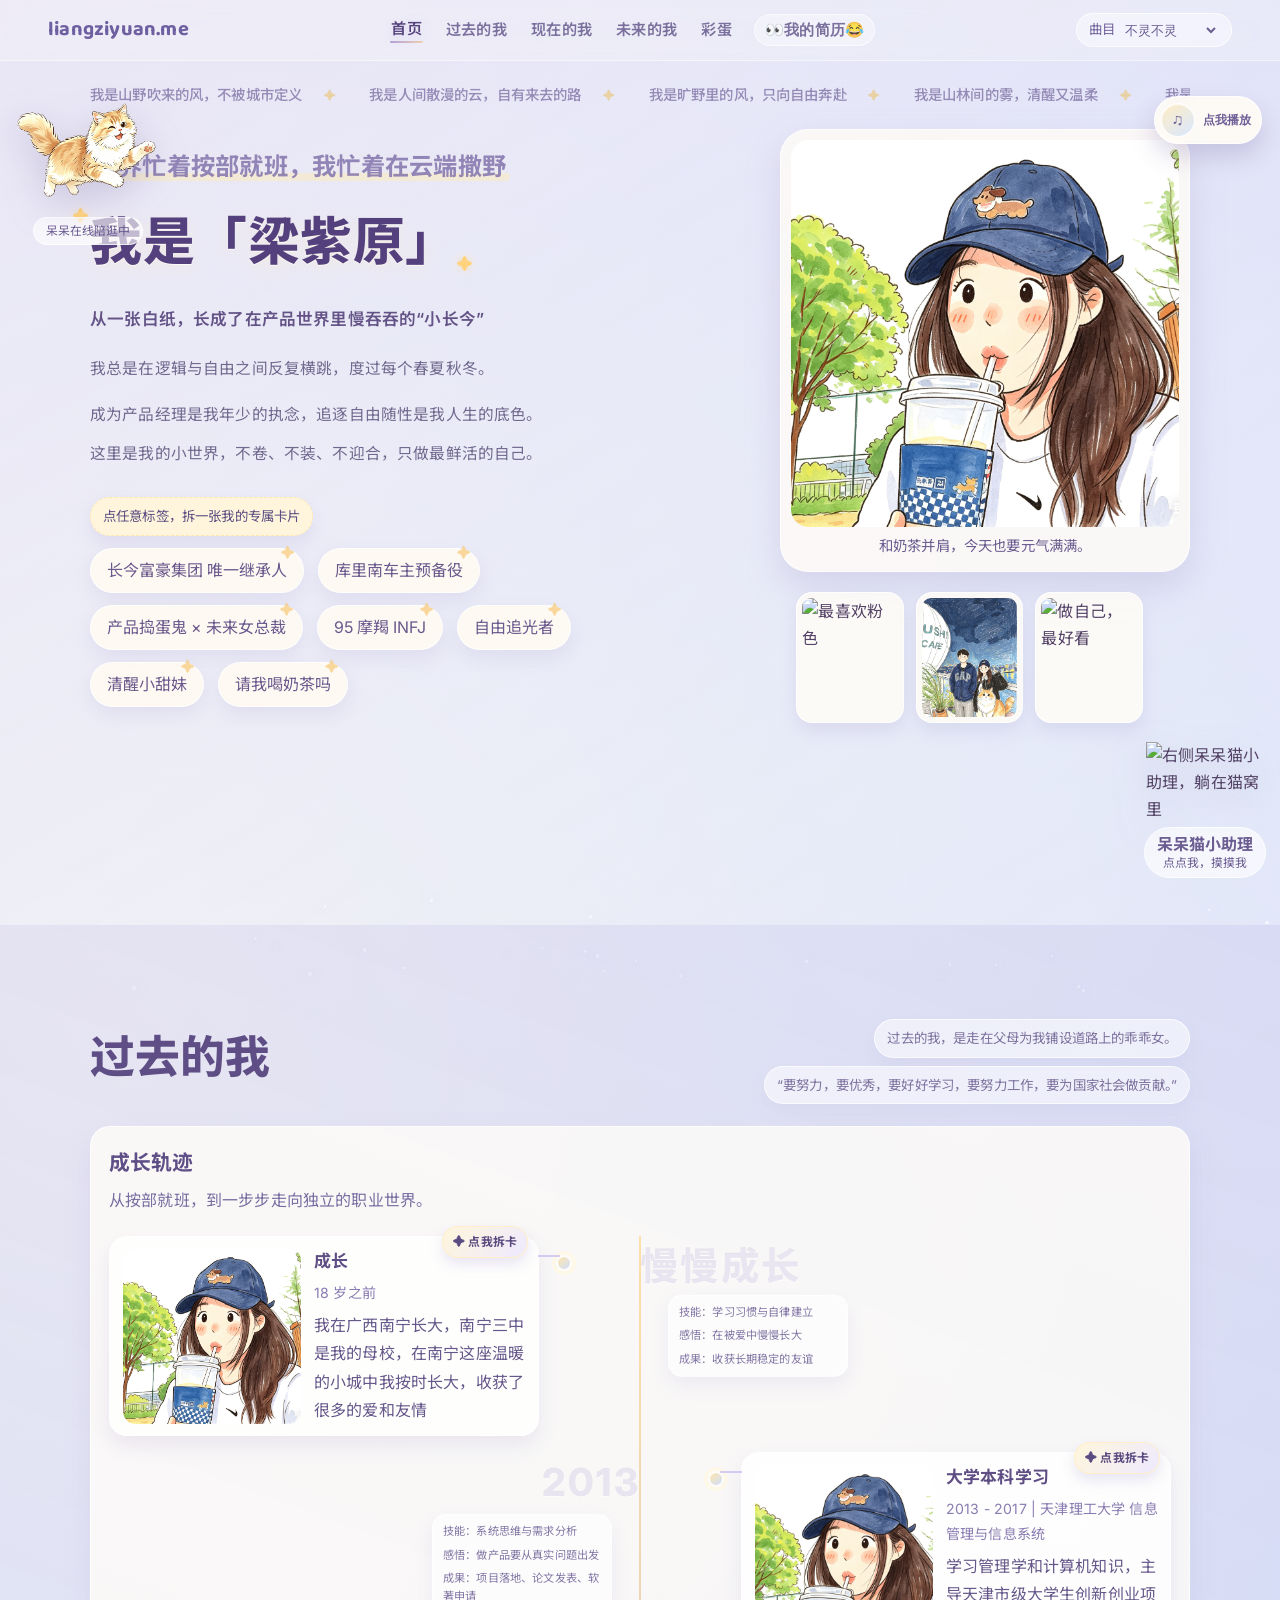
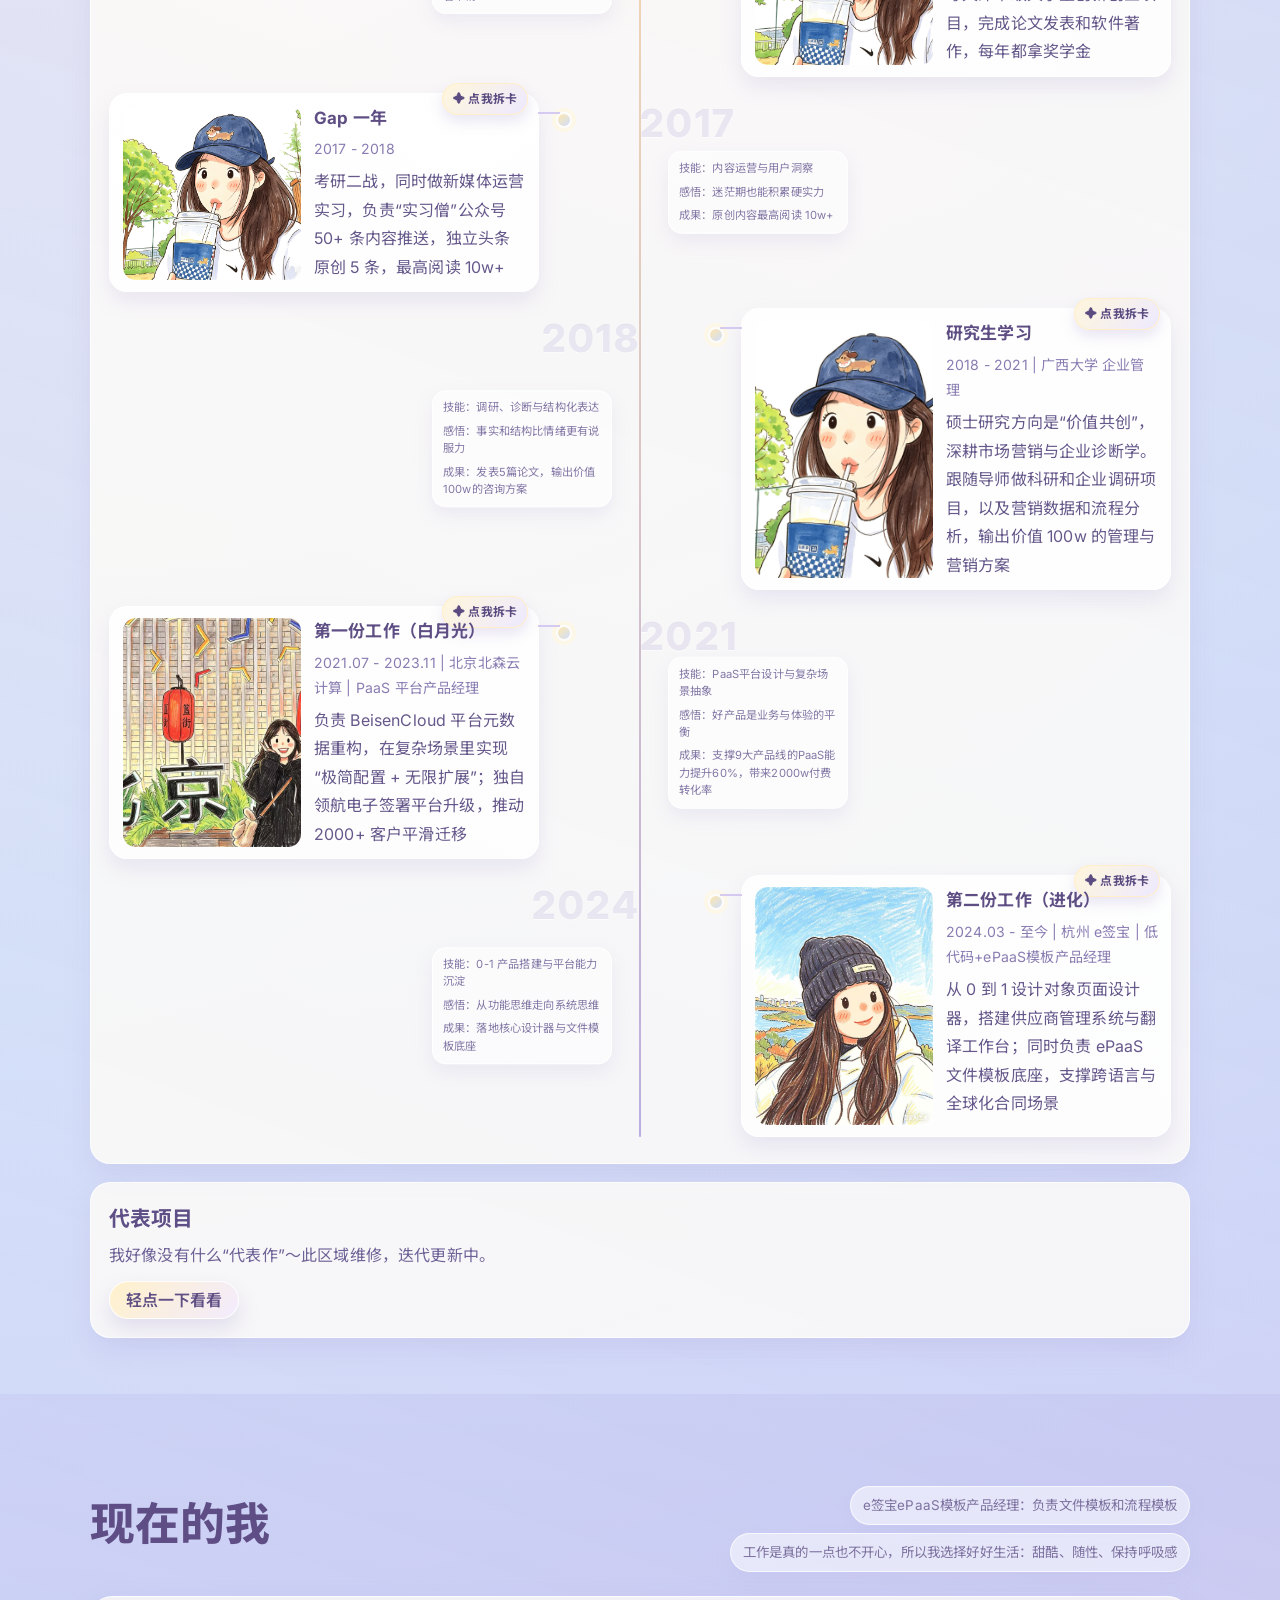
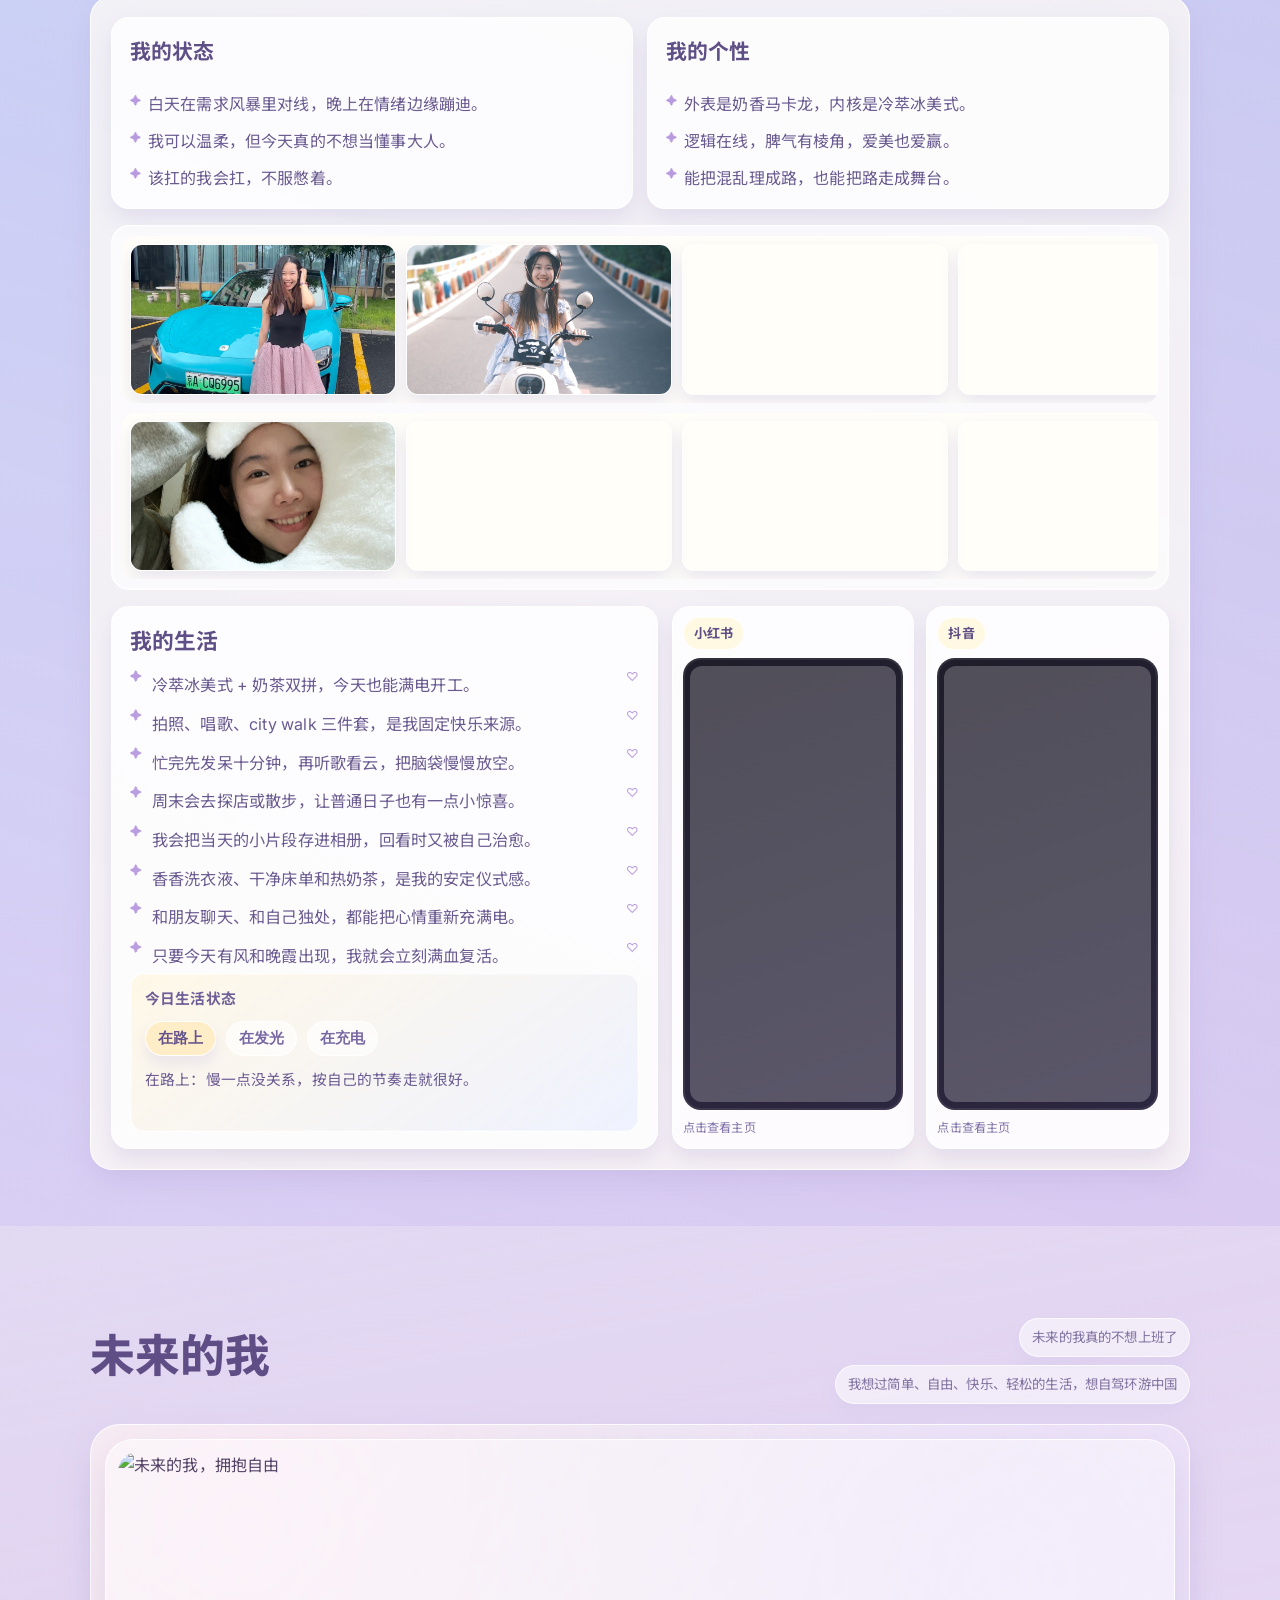
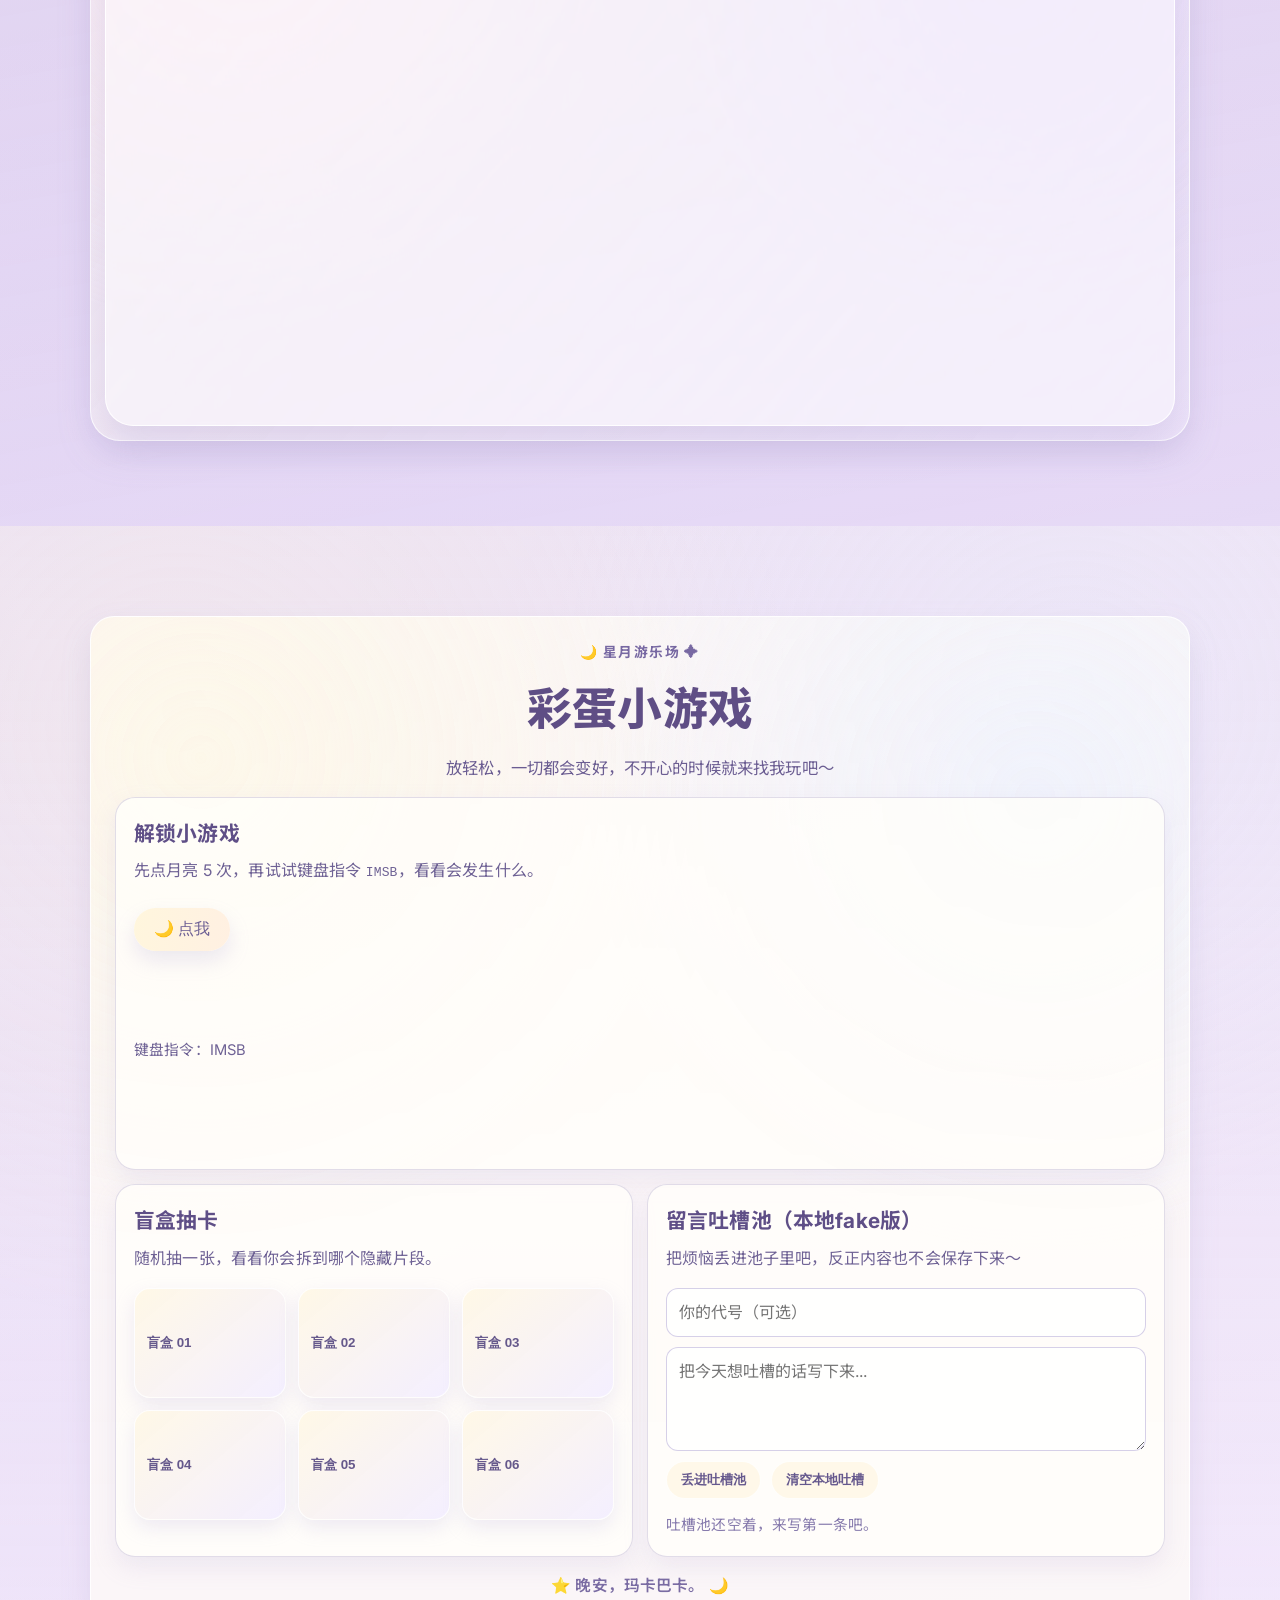
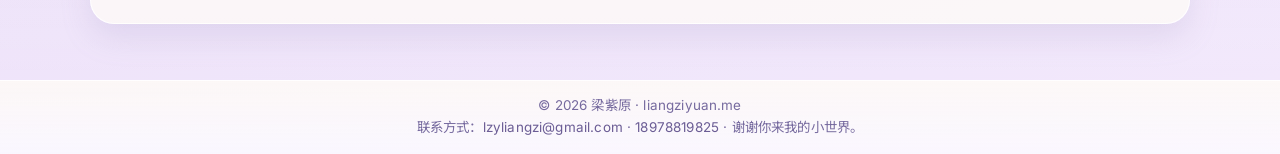
==== commit e7d6e5ad: "Revert "图片加载性能优化" This reverts commit 5d4ee9006c92180fd467697ba96fd2db4ca2bb9c." ====
--- a/index.html
+++ b/index.html
@@ -87,7 +87,7 @@
             <img
               id="heroMainImage"
               class="hero-main-image"
-              src="./assets/images/home-hero/day-girl.jpg.webp"
+              src="./assets/images/home-hero/day-girl.jpg"
               alt="我的奶茶大头照"
               loading="eager"
               decoding="async"
@@ -97,16 +97,14 @@
           </figure>
           <div class="hero-mini-stack reveal" aria-label="首页小卡片">
             <figure class="mini-card mini-card-1">
-              <img src="./assets/images/home-hero/naicha.png.webp" alt="最喜欢粉色" loading="eager" decoding="async"
-                fetchpriority="high" />
+              <img src="./assets/images/home-hero/naicha.png" alt="最喜欢粉色" loading="lazy" decoding="async" />
             </figure>
             <figure class="mini-card mini-card-2">
-              <img src="./assets/images/home-hero/night-couple.png.webp" alt="温柔夜晚" loading="eager" decoding="async"
-                fetchpriority="high" />
+              <img src="./assets/images/home-hero/night-couple.png" alt="温柔夜晚" loading="lazy" decoding="async" />
             </figure>
             <figure class="mini-card mini-card-3">
-              <img src="./assets/images/home-hero/微信图片_20260412120634_62_154.png.webp" alt="做自己，最好看" loading="eager"
-                decoding="async" fetchpriority="auto" />
+              <img src="./assets/images/home-hero/微信图片_20260412120634_62_154.png" alt="做自己，最好看" loading="lazy"
+                decoding="async" />
             </figure>
           </div>
         </div>
@@ -145,7 +143,7 @@
           <figure class="journey-cloud-visual">
             <img
               id="journeyCloudImage"
-              src="./assets/images/past-journey/growth.jpg.webp"
+              src="./assets/images/past-journey/growth.jpg"
               alt="成长轨迹彩蛋配图"
               loading="lazy"
               decoding="async"
@@ -231,12 +229,11 @@
                 <figure class="phone-screen">
                   <img
                     class="social-screen-img"
-                    src="./assets/images/present/social-xiaohongshu.jpg.webp"
-                    data-fallback="./assets/images/present/present-11.jpg.webp"
+                    src="./assets/images/present/social-xiaohongshu.jpg"
+                    data-fallback="./assets/images/present/present-11.jpg"
                     alt="小红书主页截图"
-                    loading="eager"
+                    loading="lazy"
                     decoding="async"
-                    fetchpriority="auto"
                   />
                 </figure>
                 <span class="phone-tip">点击查看主页</span>
@@ -253,12 +250,11 @@
                 <figure class="phone-screen">
                   <img
                     class="social-screen-img"
-                    src="./assets/images/present/social-douyin.jpg.webp"
-                    data-fallback="./assets/images/present/present-12.jpg.webp"
+                    src="./assets/images/present/social-douyin.jpg"
+                    data-fallback="./assets/images/present/present-12.jpg"
                     alt="抖音主页截图"
-                    loading="eager"
+                    loading="lazy"
                     decoding="async"
-                    fetchpriority="auto"
                   />
                 </figure>
                 <span class="phone-tip">点击查看主页</span>
@@ -280,7 +276,7 @@
         </div>
         <section class="future-stage reveal" aria-label="未来主视觉">
           <figure class="future-hero">
-            <img src="./assets/images/future/weilai.png.webp" alt="未来的我，拥抱自由" loading="lazy" decoding="async" />
+            <img src="./assets/images/future/weilai.png" alt="未来的我，拥抱自由" loading="lazy" decoding="async" />
             <div class="future-motion-overlay" aria-hidden="true">
               <span class="hair-wisp hair-wisp-a"></span>
               <span class="hair-wisp hair-wisp-b"></span>
@@ -413,7 +409,7 @@
       <button class="tag-close" id="tagCloseBtn" type="button" aria-label="关闭">×</button>
       <p class="tag-kicker">标签故事卡</p>
       <article class="tag-card" id="tagCard">
-        <img id="tagCardImage" src="./assets/images/home-hero/day-girl.jpg.webp" alt="标签卡片配图" loading="lazy"
+        <img id="tagCardImage" src="./assets/images/home-hero/day-girl.jpg" alt="标签卡片配图" loading="lazy"
           decoding="async" />
         <div class="tag-copy">
           <h3 id="tagCardTitle">标签标题</h3>
@@ -446,14 +442,14 @@
 
   <div class="cat-friend cat-friend-left" id="catFriendLeft" data-cat-toast="呆呆：我在左边蹦蹦跳跳陪你逛。" aria-live="polite">
     <div class="cat-friend-inner">
-      <img src="./assets/images/home-cat/daidaizuobian.png.webp" alt="左侧呆呆猫，在线陪逛中" loading="lazy" decoding="async" />
+      <img src="./assets/images/home-cat/daidaizuobian.png" alt="左侧呆呆猫，在线陪逛中" loading="lazy" decoding="async" />
     </div>
     <button class="cat-note cat-note-left" type="button">呆呆在线陪逛中</button>
   </div>
 
   <div class="cat-friend cat-friend-right" id="catFriendRight" data-cat-toast="呆呆猫小助理：点点我，摸摸我。" aria-live="polite">
     <div class="cat-friend-inner">
-      <img src="./assets/images/home-cat/daidaiyoubian.png.webp" alt="右侧呆呆猫小助理，躺在猫窝里" loading="lazy" decoding="async" />
+      <img src="./assets/images/home-cat/daidaiyoubian.png" alt="右侧呆呆猫小助理，躺在猫窝里" loading="lazy" decoding="async" />
     </div>
     <div class="cat-sleep-zzz" aria-hidden="true">
       <span>Z</span>
--- a/style.css
+++ b/style.css
@@ -1837,7 +1837,6 @@
   flex: 0 0 clamp(184px, 22vw, 266px);
   border-radius: 12px;
   overflow: hidden;
-  background: linear-gradient(135deg, rgba(255, 247, 236, 0.9), rgba(233, 239, 255, 0.86));
   border: 1px solid rgba(255, 255, 255, 0.88);
   box-shadow: 0 8px 18px rgba(147, 134, 194, 0.2);
 }
@@ -2017,28 +2016,6 @@
   border-radius: 12px;
   display: block;
   background: rgba(255, 255, 255, 0.22);
-}
-
-.mini-card img,
-.journey-visual img,
-.present-strip-card img,
-.phone-screen img,
-.future-hero img,
-.tag-card img,
-.cat-friend-inner img {
-  background: linear-gradient(135deg, rgba(255, 247, 236, 0.9), rgba(233, 239, 255, 0.86));
-}
-
-.card-image-load {
-  transition: opacity 0.24s ease-out;
-}
-
-.card-image-load:not(.is-loaded) {
-  opacity: 0.3;
-}
-
-.card-image-load.is-loaded {
-  opacity: 1;
 }
 
 .phone-tip {
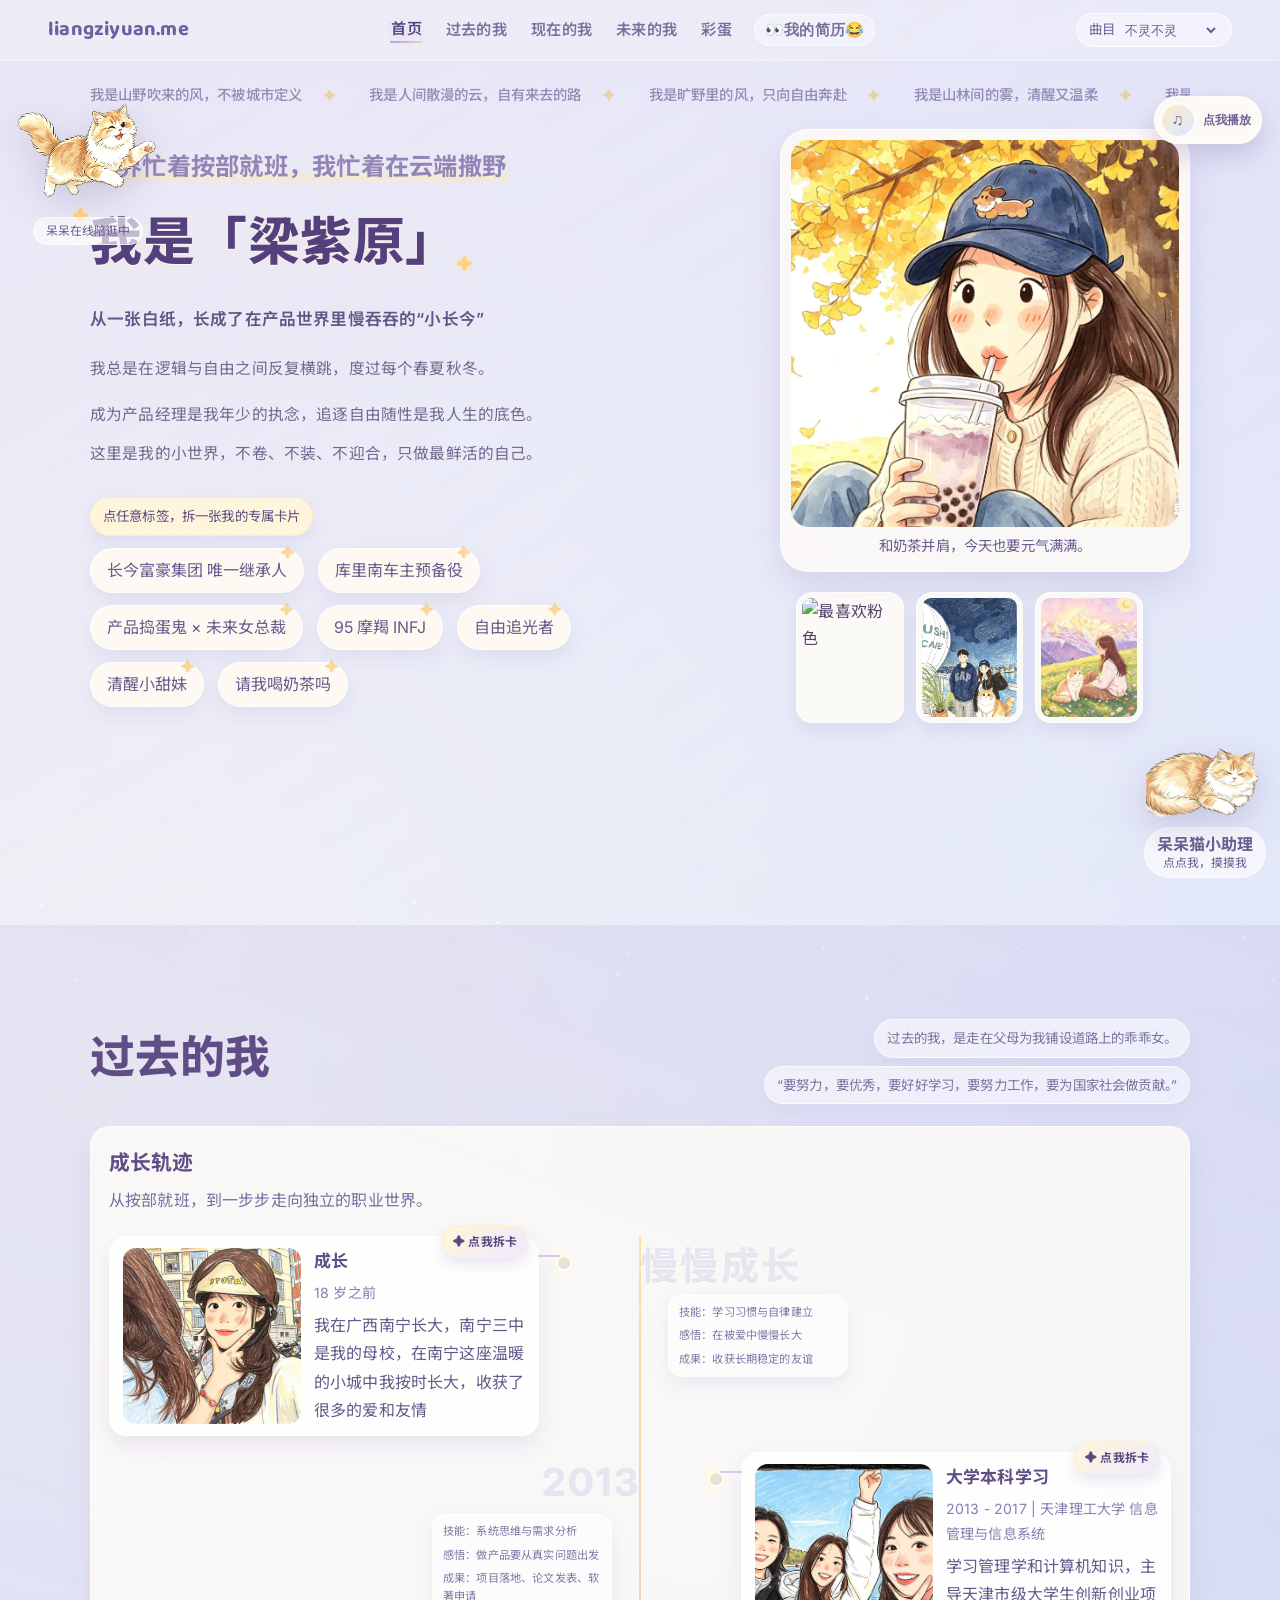
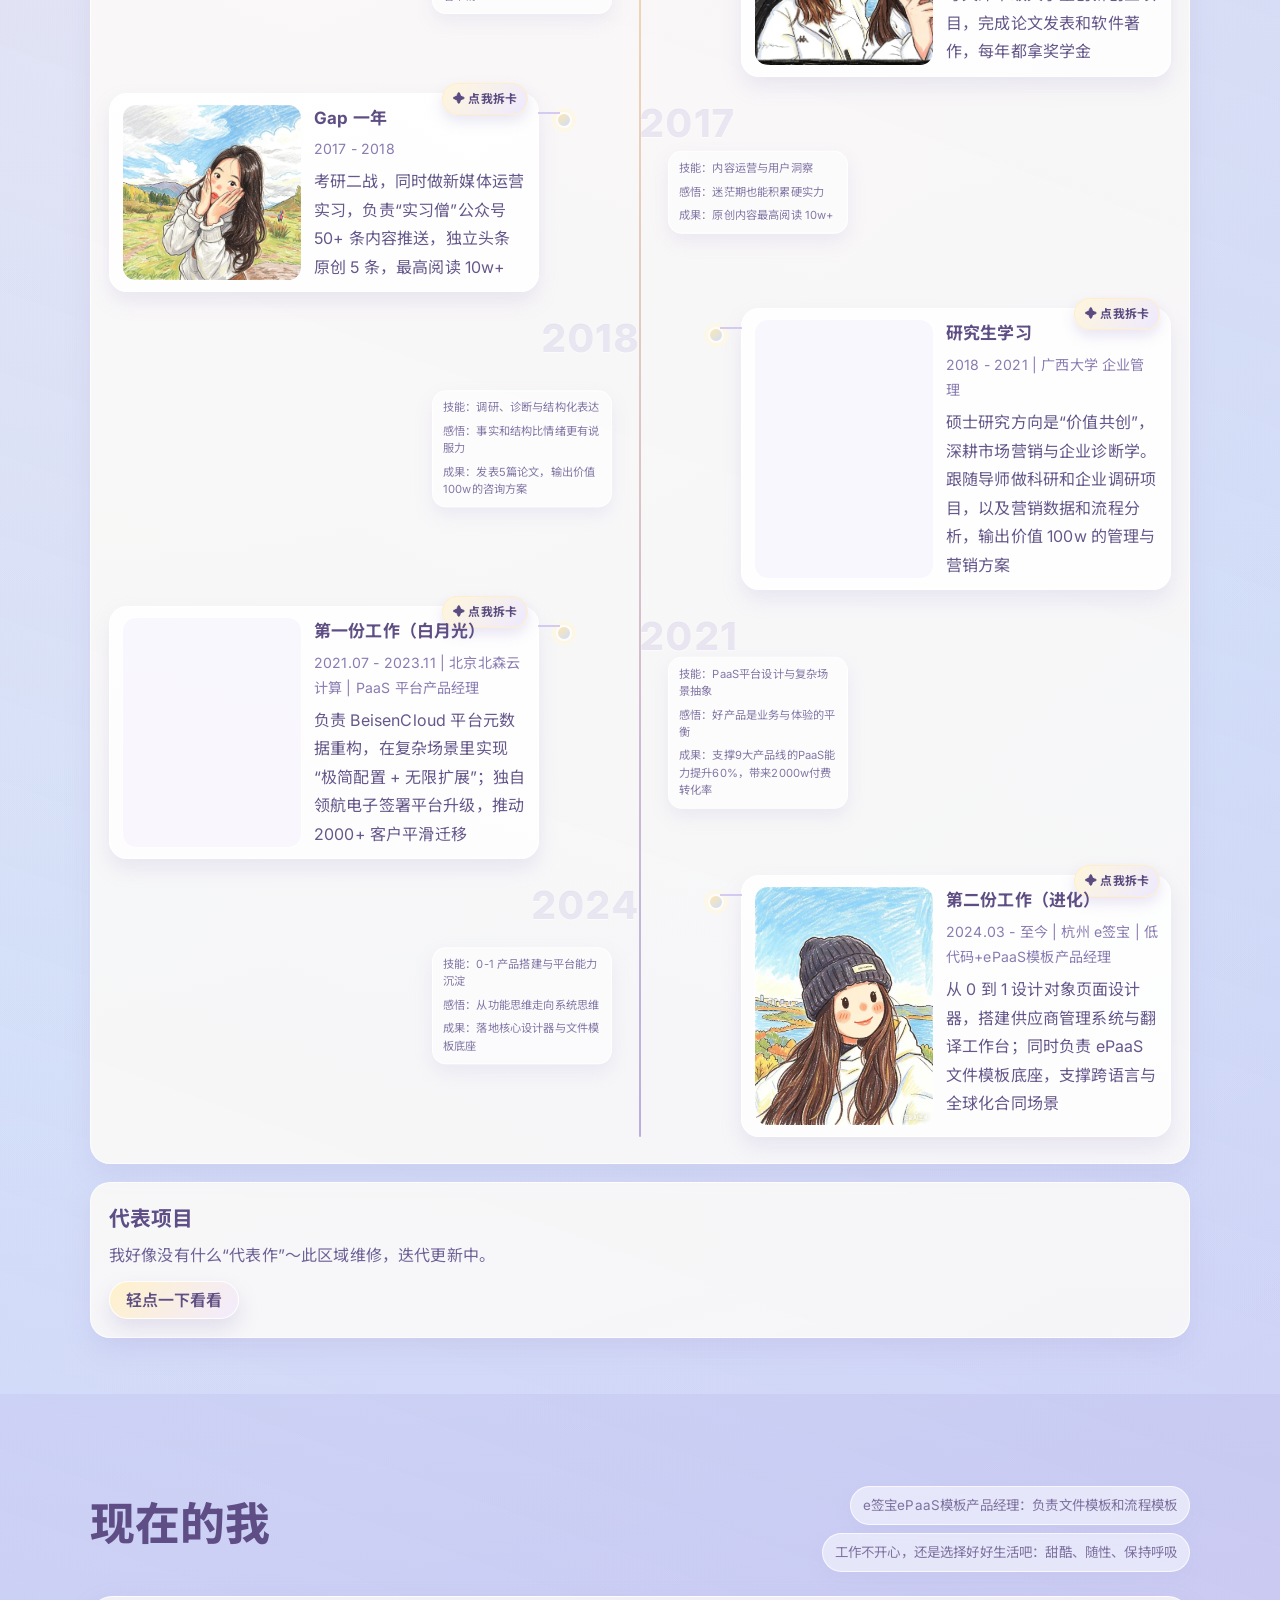
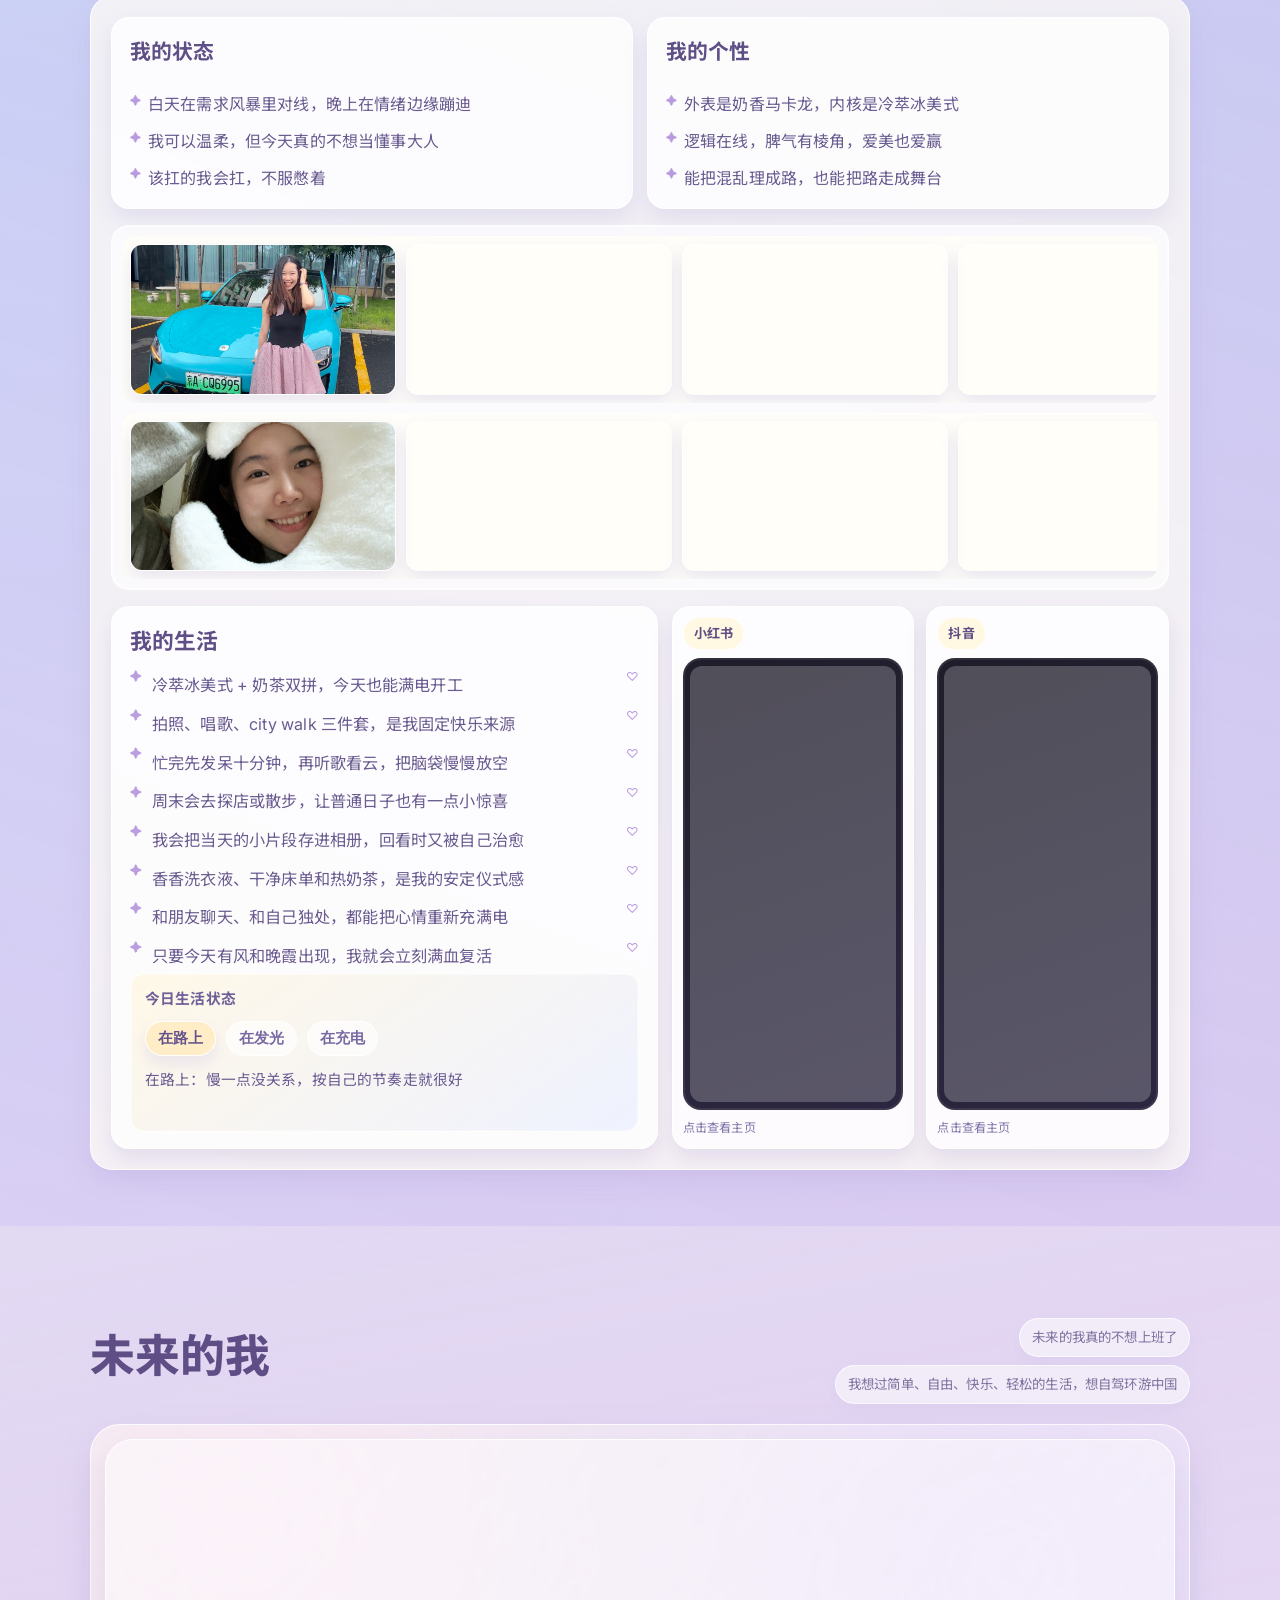
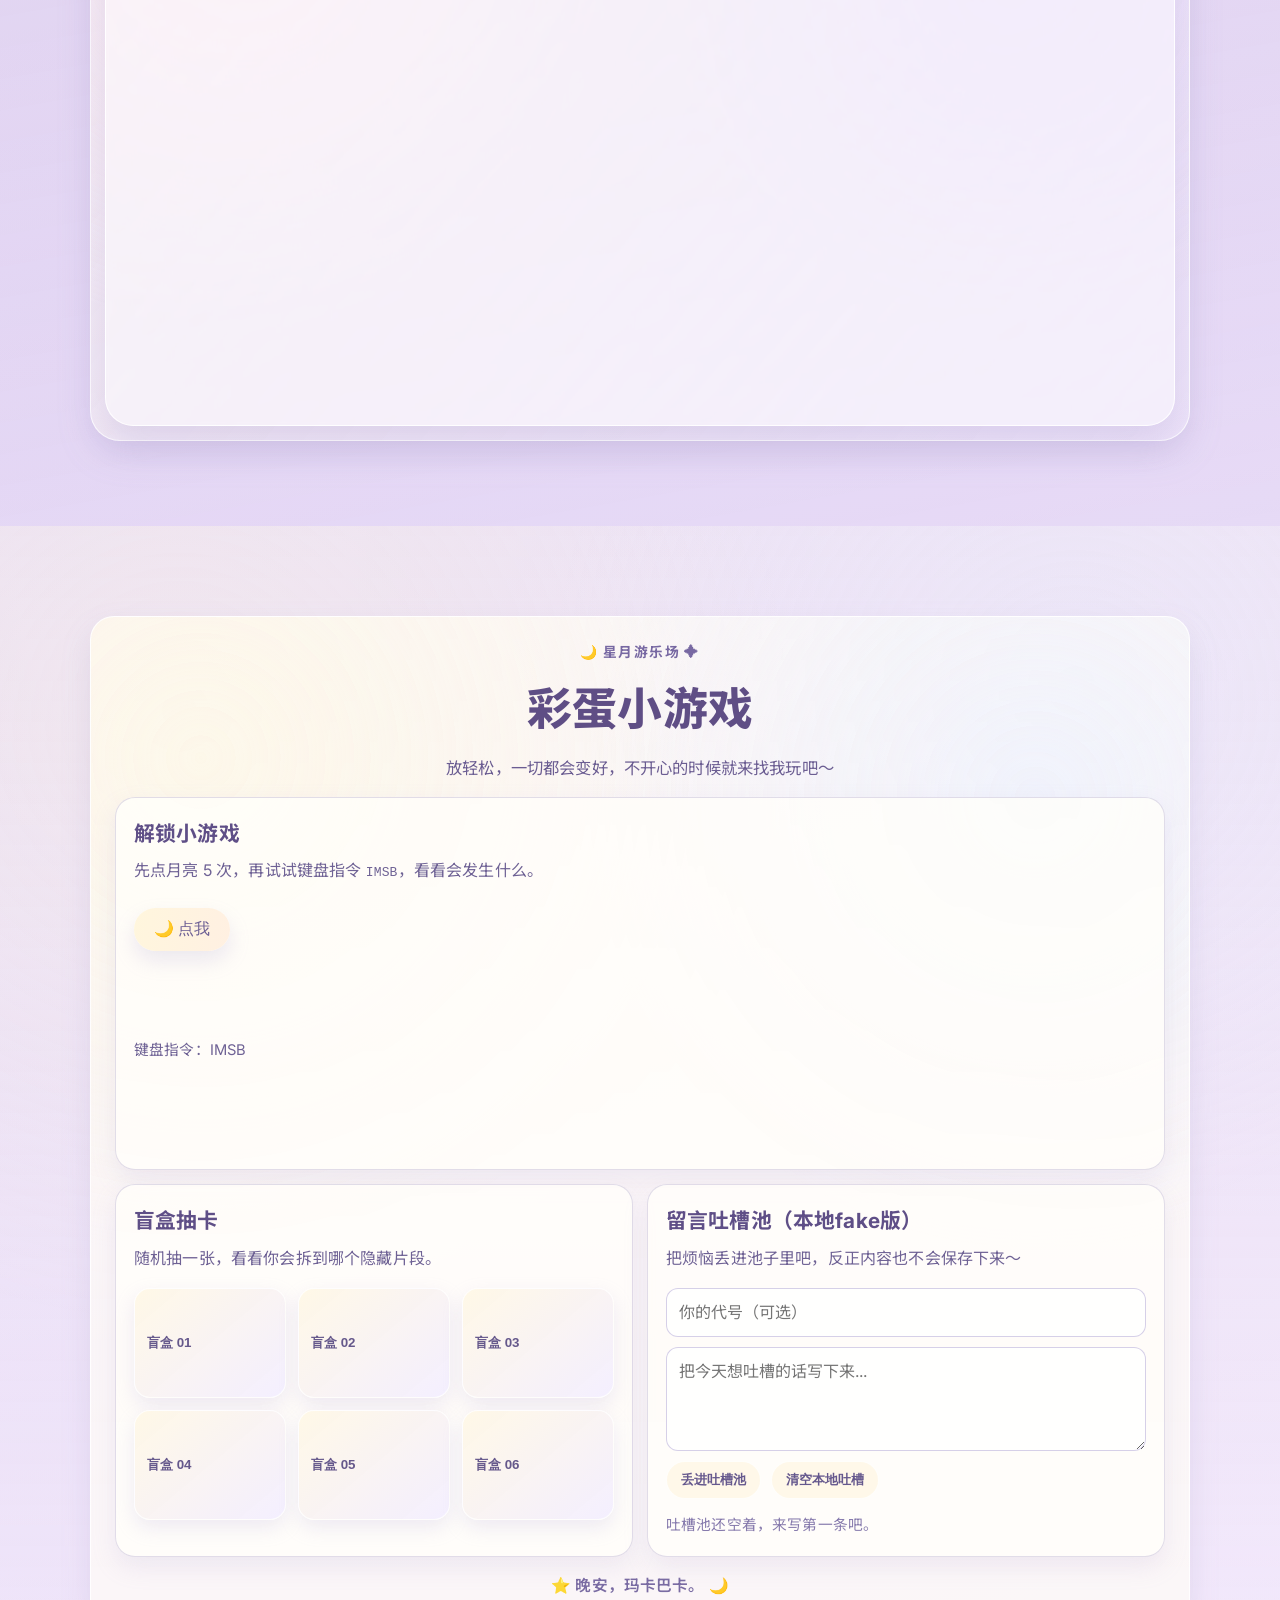
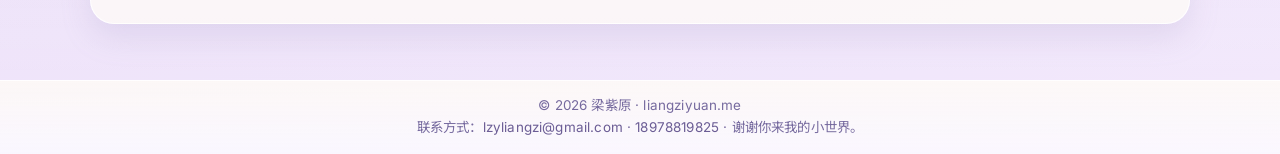
==== commit a9f45ff5: "性能优化（图片+加载）：切换WebP并优化首屏流畅度" ====
--- a/index.html
+++ b/index.html
@@ -87,7 +87,7 @@
             <img
               id="heroMainImage"
               class="hero-main-image"
-              src="./assets/images/home-hero/day-girl.jpg"
+              src="./assets/images/home-hero/day-girl.webp"
               alt="我的奶茶大头照"
               loading="eager"
               decoding="async"
@@ -103,7 +103,7 @@
               <img src="./assets/images/home-hero/night-couple.png" alt="温柔夜晚" loading="lazy" decoding="async" />
             </figure>
             <figure class="mini-card mini-card-3">
-              <img src="./assets/images/home-hero/微信图片_20260412120634_62_154.png" alt="做自己，最好看" loading="lazy"
+              <img src="./assets/images/home-hero/微信图片_20260412120634_62_154.webp" alt="做自己，最好看" loading="lazy"
                 decoding="async" />
             </figure>
           </div>
@@ -163,7 +163,7 @@
           <h2>现在的我</h2>
           <aside class="present-whispers" aria-label="现在的我副文案">
             <p class="whisper-line">e签宝ePaaS模板产品经理：负责文件模板和流程模板</p>
-            <p class="whisper-line">工作是真的一点也不开心，所以我选择好好生活：甜酷、随性、保持呼吸感</p>
+            <p class="whisper-line">工作不开心，还是选择好好生活吧：甜酷、随性、保持呼吸</p>
           </aside>
         </div>
 
@@ -172,18 +172,18 @@
             <article class="present-horizontal-card present-state-card">
               <h3>我的状态</h3>
               <ul class="present-line-list" aria-label="我的状态描述">
-                <li>白天在需求风暴里对线，晚上在情绪边缘蹦迪。</li>
-                <li>我可以温柔，但今天真的不想当懂事大人。</li>
-                <li>该扛的我会扛，不服憋着。</li>
+                <li>白天在需求风暴里对线，晚上在情绪边缘蹦迪</li>
+                <li>我可以温柔，但今天真的不想当懂事大人</li>
+                <li>该扛的我会扛，不服憋着</li>
               </ul>
             </article>
 
             <article class="present-horizontal-card present-personality-card">
               <h3>我的个性</h3>
               <ul class="present-line-list" aria-label="我的个性描述">
-                <li>外表是奶香马卡龙，内核是冷萃冰美式。</li>
-                <li>逻辑在线，脾气有棱角，爱美也爱赢。</li>
-                <li>能把混乱理成路，也能把路走成舞台。</li>
+                <li>外表是奶香马卡龙，内核是冷萃冰美式</li>
+                <li>逻辑在线，脾气有棱角，爱美也爱赢</li>
+                <li>能把混乱理成路，也能把路走成舞台</li>
               </ul>
             </article>
           </div>
@@ -197,14 +197,14 @@
             <div class="present-life-copy">
               <h3>我的生活</h3>
               <ul class="life-story-list" aria-label="我的生活日常">
-                <li>冷萃冰美式 + 奶茶双拼，今天也能满电开工。</li>
-                <li>拍照、唱歌、city walk 三件套，是我固定快乐来源。</li>
-                <li>忙完先发呆十分钟，再听歌看云，把脑袋慢慢放空。</li>
-                <li>周末会去探店或散步，让普通日子也有一点小惊喜。</li>
-                <li>我会把当天的小片段存进相册，回看时又被自己治愈。</li>
-                <li>香香洗衣液、干净床单和热奶茶，是我的安定仪式感。</li>
-                <li>和朋友聊天、和自己独处，都能把心情重新充满电。</li>
-                <li>只要今天有风和晚霞出现，我就会立刻满血复活。</li>
+                <li>冷萃冰美式 + 奶茶双拼，今天也能满电开工</li>
+                <li>拍照、唱歌、city walk 三件套，是我固定快乐来源</li>
+                <li>忙完先发呆十分钟，再听歌看云，把脑袋慢慢放空</li>
+                <li>周末会去探店或散步，让普通日子也有一点小惊喜</li>
+                <li>我会把当天的小片段存进相册，回看时又被自己治愈</li>
+                <li>香香洗衣液、干净床单和热奶茶，是我的安定仪式感</li>
+                <li>和朋友聊天、和自己独处，都能把心情重新充满电</li>
+                <li>只要今天有风和晚霞出现，我就会立刻满血复活</li>
               </ul>
               <div class="life-status-box" aria-label="今日生活状态">
                 <p class="life-status-title">今日生活状态</p>
@@ -213,7 +213,7 @@
                   <button class="life-status-pill" type="button" data-life-status="glowing" aria-pressed="false">在发光</button>
                   <button class="life-status-pill" type="button" data-life-status="charging" aria-pressed="false">在充电</button>
                 </div>
-                <p class="life-status-note" id="lifeStatusNote">在路上：慢一点没关系，按自己的节奏走就很好。</p>
+                <p class="life-status-note" id="lifeStatusNote">在路上：慢一点没关系，按自己的节奏走就很好</p>
               </div>
             </div>
 
@@ -229,7 +229,7 @@
                 <figure class="phone-screen">
                   <img
                     class="social-screen-img"
-                    src="./assets/images/present/social-xiaohongshu.jpg"
+                    src="./assets/images/present/social-xiaohongshu.webp"
                     data-fallback="./assets/images/present/present-11.jpg"
                     alt="小红书主页截图"
                     loading="lazy"
@@ -250,7 +250,7 @@
                 <figure class="phone-screen">
                   <img
                     class="social-screen-img"
-                    src="./assets/images/present/social-douyin.jpg"
+                    src="./assets/images/present/social-douyin.webp"
                     data-fallback="./assets/images/present/present-12.jpg"
                     alt="抖音主页截图"
                     loading="lazy"
@@ -276,7 +276,7 @@
         </div>
         <section class="future-stage reveal" aria-label="未来主视觉">
           <figure class="future-hero">
-            <img src="./assets/images/future/weilai.png" alt="未来的我，拥抱自由" loading="lazy" decoding="async" />
+            <img src="./assets/images/future/weilai.webp" alt="未来的我，拥抱自由" loading="lazy" decoding="async" />
             <div class="future-motion-overlay" aria-hidden="true">
               <span class="hair-wisp hair-wisp-a"></span>
               <span class="hair-wisp hair-wisp-b"></span>
@@ -409,7 +409,7 @@
       <button class="tag-close" id="tagCloseBtn" type="button" aria-label="关闭">×</button>
       <p class="tag-kicker">标签故事卡</p>
       <article class="tag-card" id="tagCard">
-        <img id="tagCardImage" src="./assets/images/home-hero/day-girl.jpg" alt="标签卡片配图" loading="lazy"
+        <img id="tagCardImage" src="./assets/images/home-hero/day-girl.webp" alt="标签卡片配图" loading="lazy"
           decoding="async" />
         <div class="tag-copy">
           <h3 id="tagCardTitle">标签标题</h3>
@@ -442,14 +442,14 @@
 
   <div class="cat-friend cat-friend-left" id="catFriendLeft" data-cat-toast="呆呆：我在左边蹦蹦跳跳陪你逛。" aria-live="polite">
     <div class="cat-friend-inner">
-      <img src="./assets/images/home-cat/daidaizuobian.png" alt="左侧呆呆猫，在线陪逛中" loading="lazy" decoding="async" />
+      <img src="./assets/images/home-cat/daidaizuobian.webp" alt="左侧呆呆猫，在线陪逛中" loading="lazy" decoding="async" />
     </div>
     <button class="cat-note cat-note-left" type="button">呆呆在线陪逛中</button>
   </div>
 
   <div class="cat-friend cat-friend-right" id="catFriendRight" data-cat-toast="呆呆猫小助理：点点我，摸摸我。" aria-live="polite">
     <div class="cat-friend-inner">
-      <img src="./assets/images/home-cat/daidaiyoubian.png" alt="右侧呆呆猫小助理，躺在猫窝里" loading="lazy" decoding="async" />
+      <img src="./assets/images/home-cat/daidaiyoubian.webp" alt="右侧呆呆猫小助理，躺在猫窝里" loading="lazy" decoding="async" />
     </div>
     <div class="cat-sleep-zzz" aria-hidden="true">
       <span>Z</span>
--- a/style.css
+++ b/style.css
@@ -88,6 +88,20 @@
   background: rgba(247, 247, 255, 0.9);
   box-shadow: 0 0 8px rgba(226, 226, 255, 0.52);
   animation: floatUp linear infinite;
+}
+
+/* Keep first paint smooth by briefly pausing high-frequency decorative motion. */
+body.startup-lite .dust,
+body.startup-lite .home-cloud-track,
+body.startup-lite .name-main::before,
+body.startup-lite .name-main::after,
+body.startup-lite .chip-guidance,
+body.startup-lite .chip-tag,
+body.startup-lite .track-right,
+body.startup-lite .track-left,
+body.startup-lite .future-danmu,
+body.startup-lite .future-hero img {
+  animation-play-state: paused !important;
 }
 
 @keyframes floatUp {
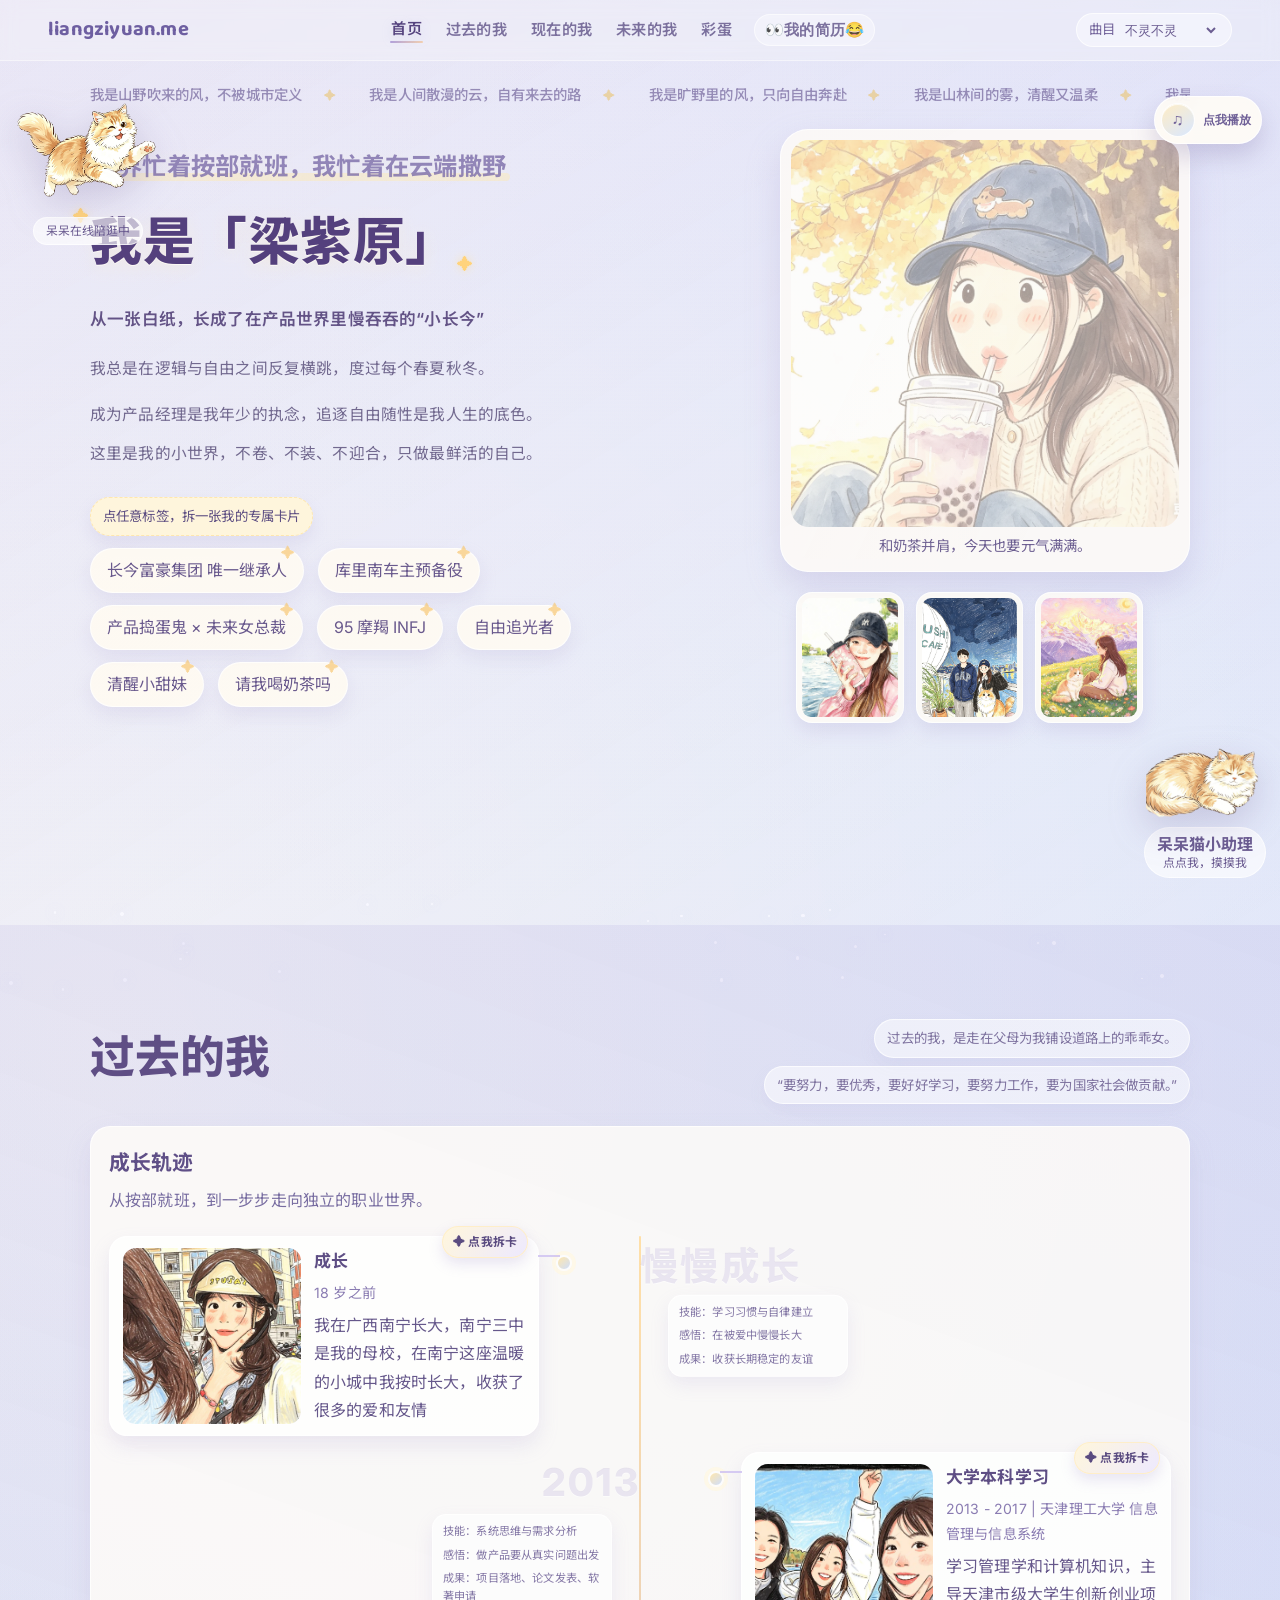
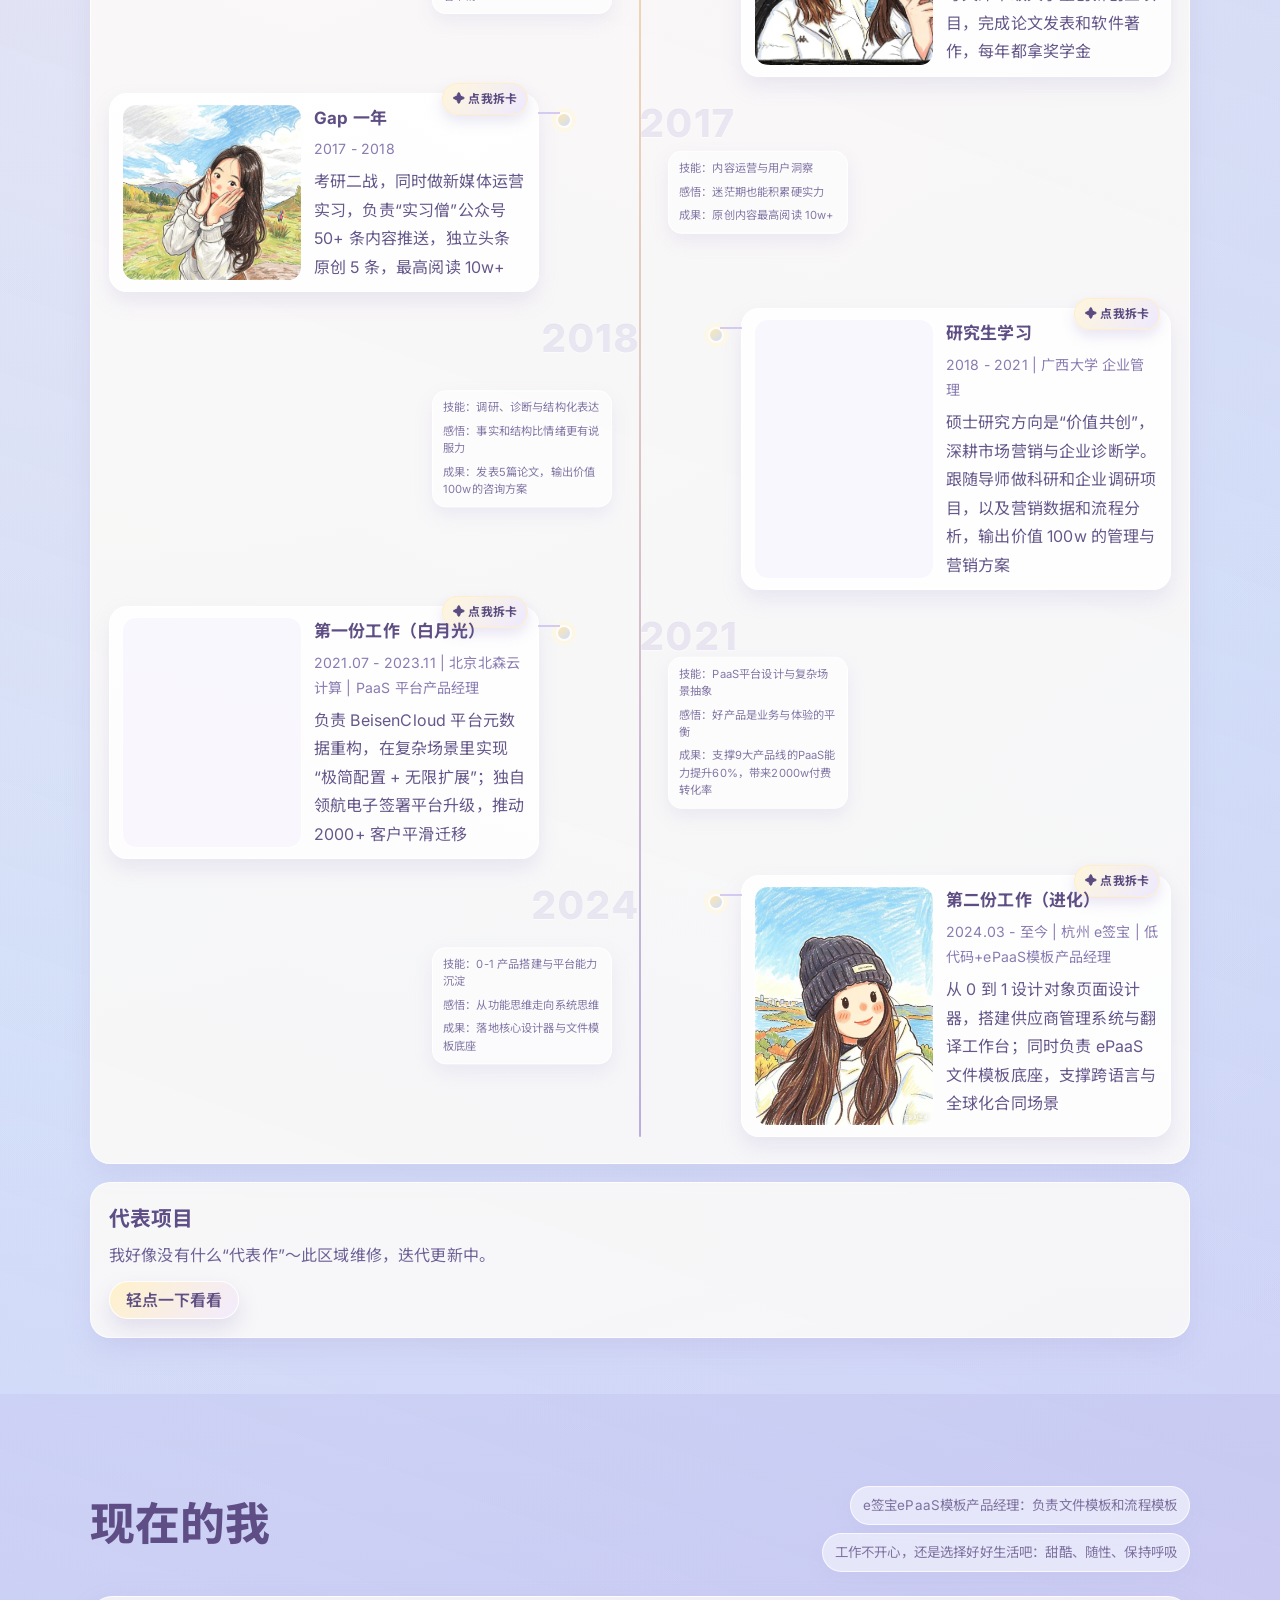
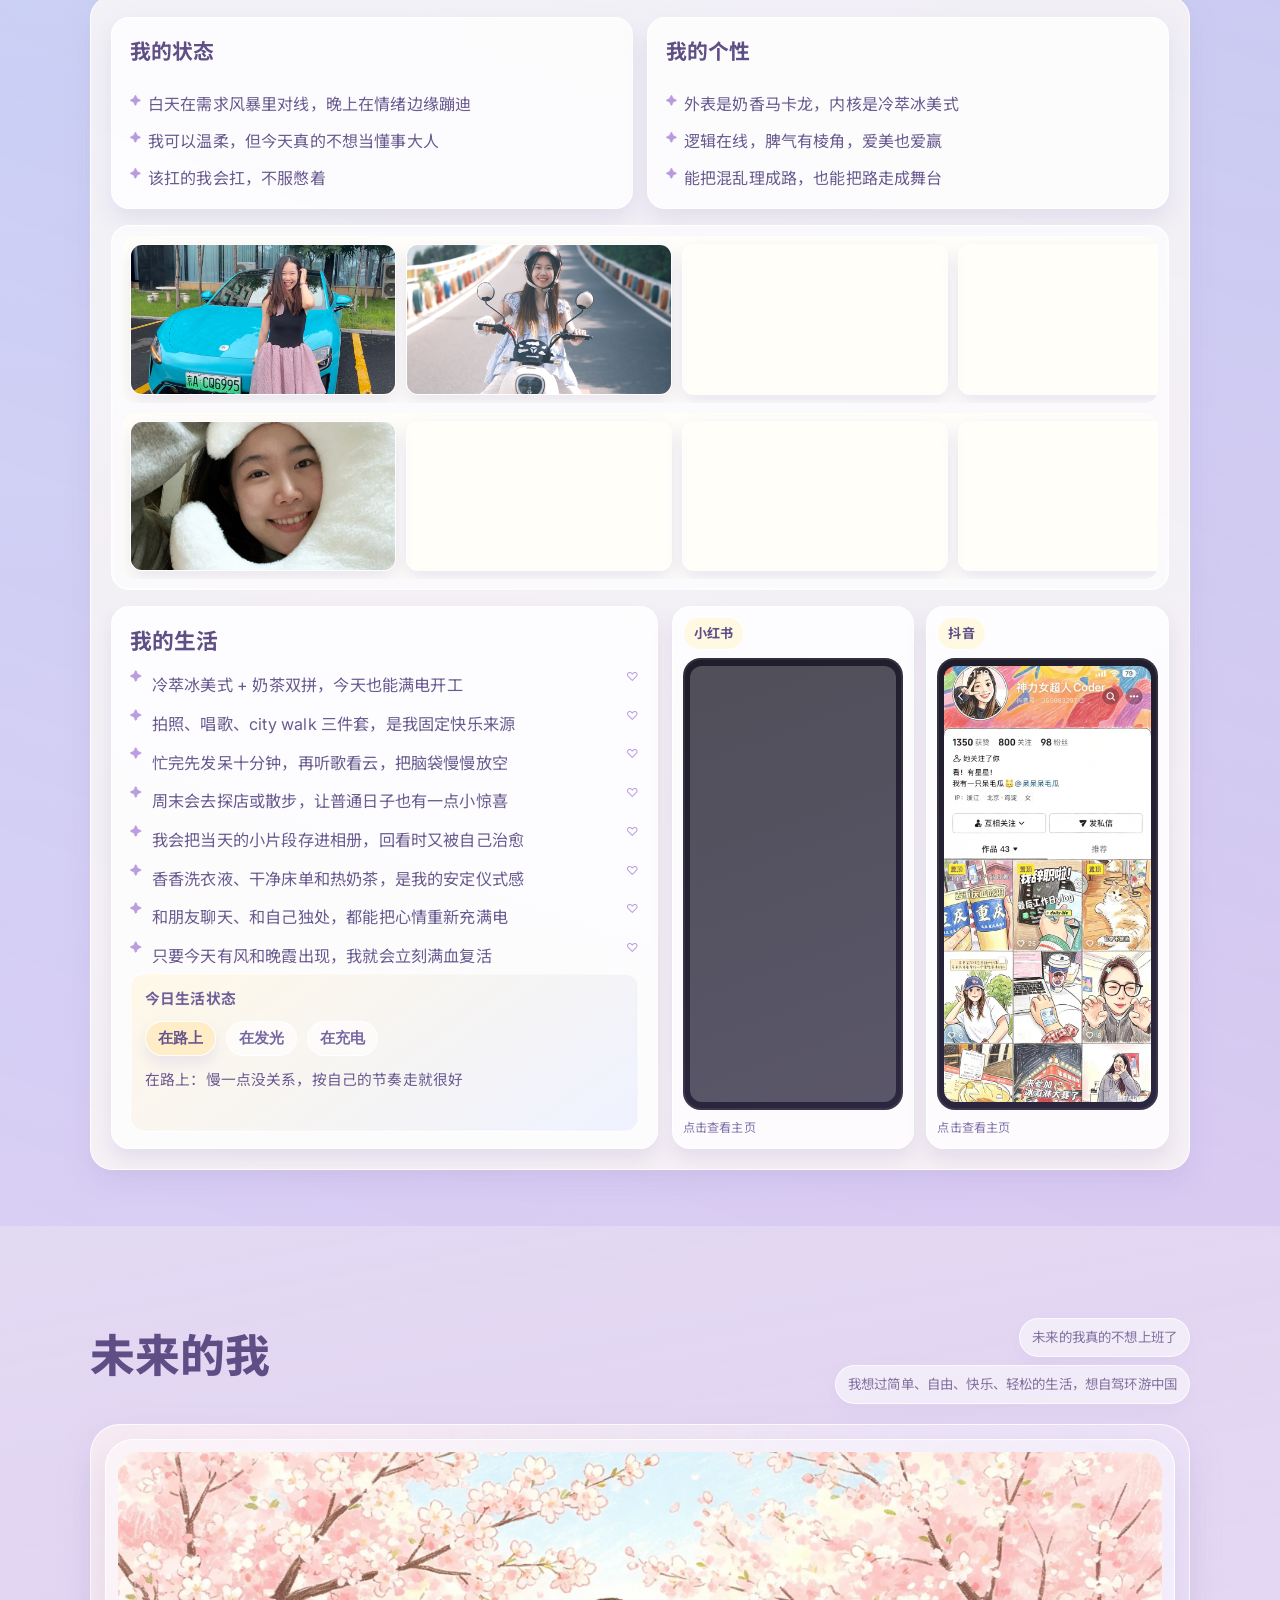
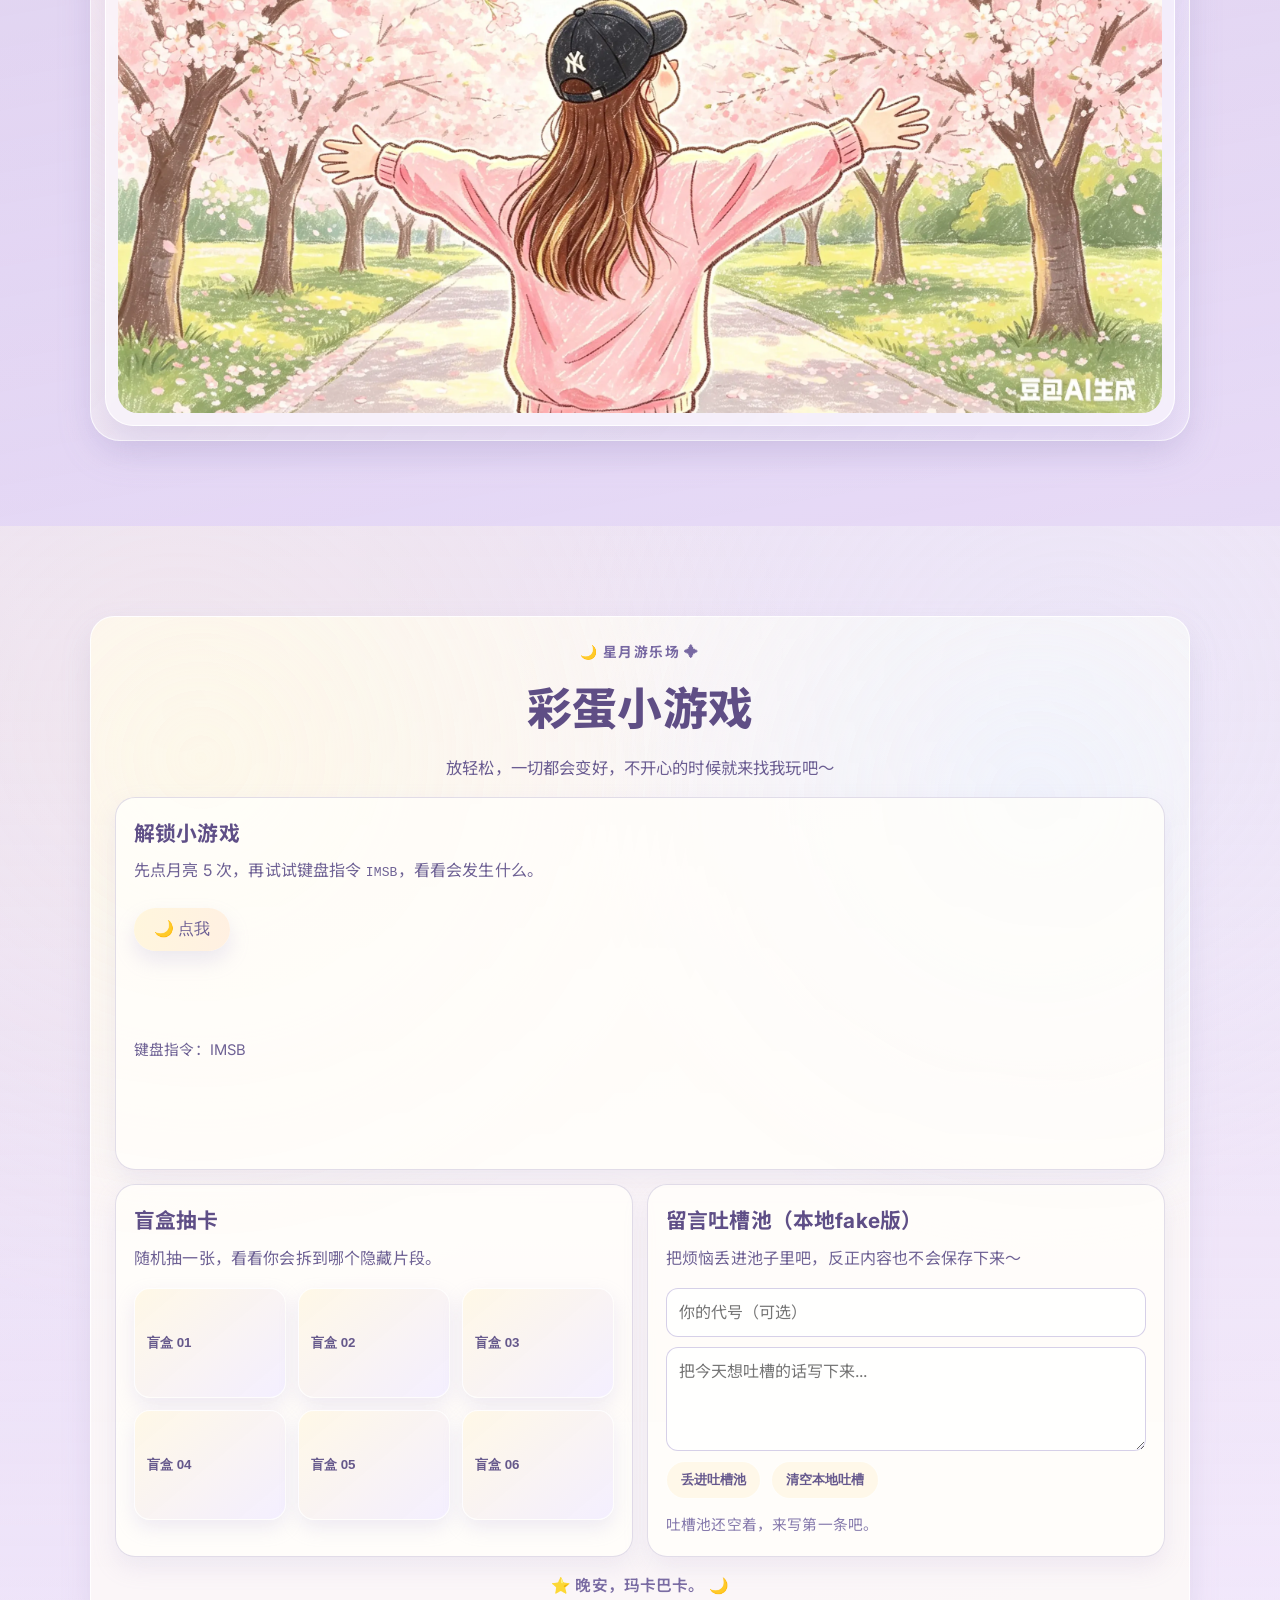
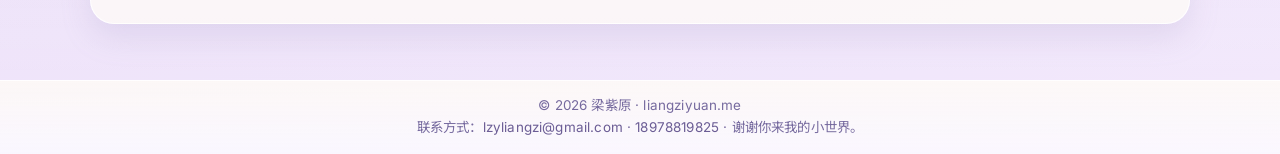
==== commit 3177d686: "性能优化（首屏图片）：压缩大图并提升关键图片加载优先级" ====
--- a/index.html
+++ b/index.html
@@ -97,14 +97,14 @@
           </figure>
           <div class="hero-mini-stack reveal" aria-label="首页小卡片">
             <figure class="mini-card mini-card-1">
-              <img src="./assets/images/home-hero/naicha.png" alt="最喜欢粉色" loading="lazy" decoding="async" />
+              <img src="./assets/images/home-hero/naicha.jpg" alt="最喜欢粉色" loading="eager" decoding="async" fetchpriority="high" />
             </figure>
             <figure class="mini-card mini-card-2">
-              <img src="./assets/images/home-hero/night-couple.png" alt="温柔夜晚" loading="lazy" decoding="async" />
+              <img src="./assets/images/home-hero/night-couple.jpg" alt="温柔夜晚" loading="eager" decoding="async" fetchpriority="high" />
             </figure>
             <figure class="mini-card mini-card-3">
-              <img src="./assets/images/home-hero/微信图片_20260412120634_62_154.webp" alt="做自己，最好看" loading="lazy"
-                decoding="async" />
+              <img src="./assets/images/home-hero/微信图片_20260412120634_62_154.webp" alt="做自己，最好看" loading="eager"
+                decoding="async" fetchpriority="high" />
             </figure>
           </div>
         </div>
@@ -442,14 +442,14 @@
 
   <div class="cat-friend cat-friend-left" id="catFriendLeft" data-cat-toast="呆呆：我在左边蹦蹦跳跳陪你逛。" aria-live="polite">
     <div class="cat-friend-inner">
-      <img src="./assets/images/home-cat/daidaizuobian.webp" alt="左侧呆呆猫，在线陪逛中" loading="lazy" decoding="async" />
+      <img src="./assets/images/home-cat/daidaizuobian.webp" alt="左侧呆呆猫，在线陪逛中" loading="eager" decoding="async" fetchpriority="high" />
     </div>
     <button class="cat-note cat-note-left" type="button">呆呆在线陪逛中</button>
   </div>
 
   <div class="cat-friend cat-friend-right" id="catFriendRight" data-cat-toast="呆呆猫小助理：点点我，摸摸我。" aria-live="polite">
     <div class="cat-friend-inner">
-      <img src="./assets/images/home-cat/daidaiyoubian.webp" alt="右侧呆呆猫小助理，躺在猫窝里" loading="lazy" decoding="async" />
+      <img src="./assets/images/home-cat/daidaiyoubian.webp" alt="右侧呆呆猫小助理，躺在猫窝里" loading="eager" decoding="async" fetchpriority="high" />
     </div>
     <div class="cat-sleep-zzz" aria-hidden="true">
       <span>Z</span>
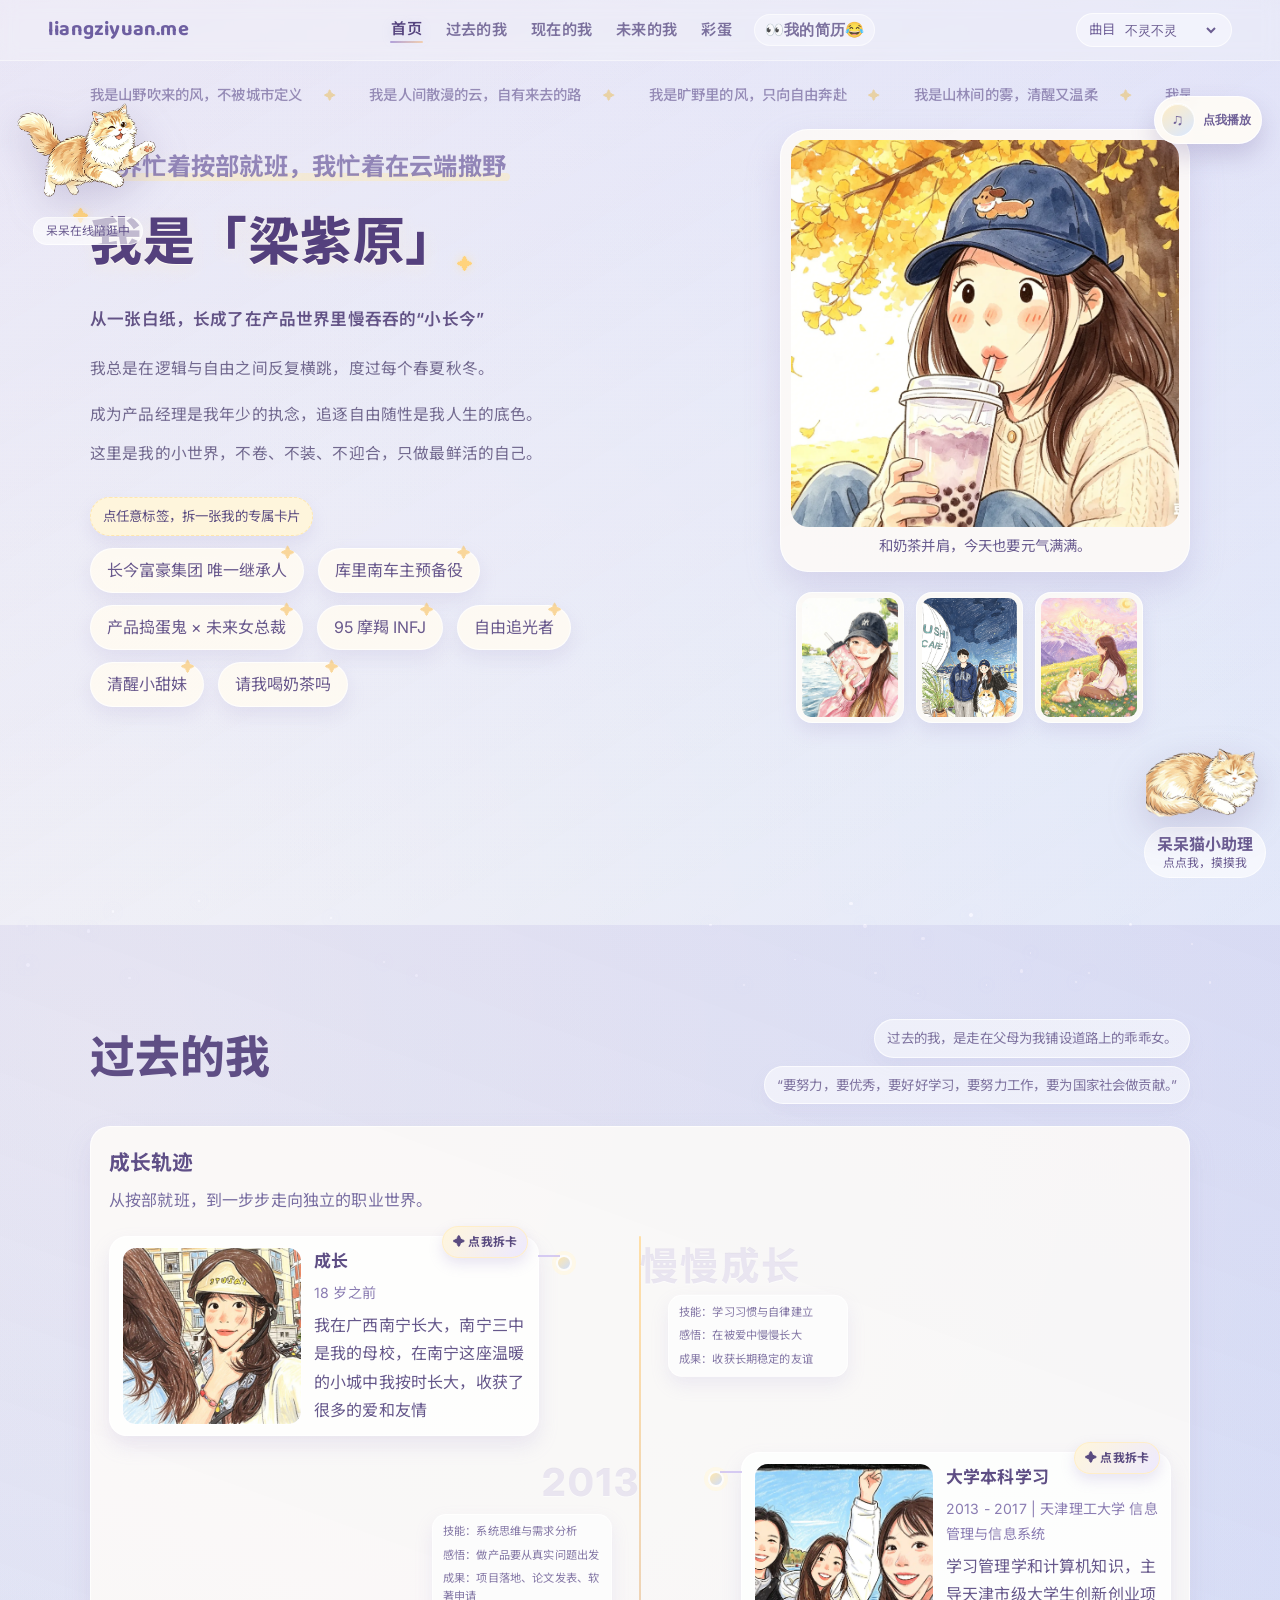
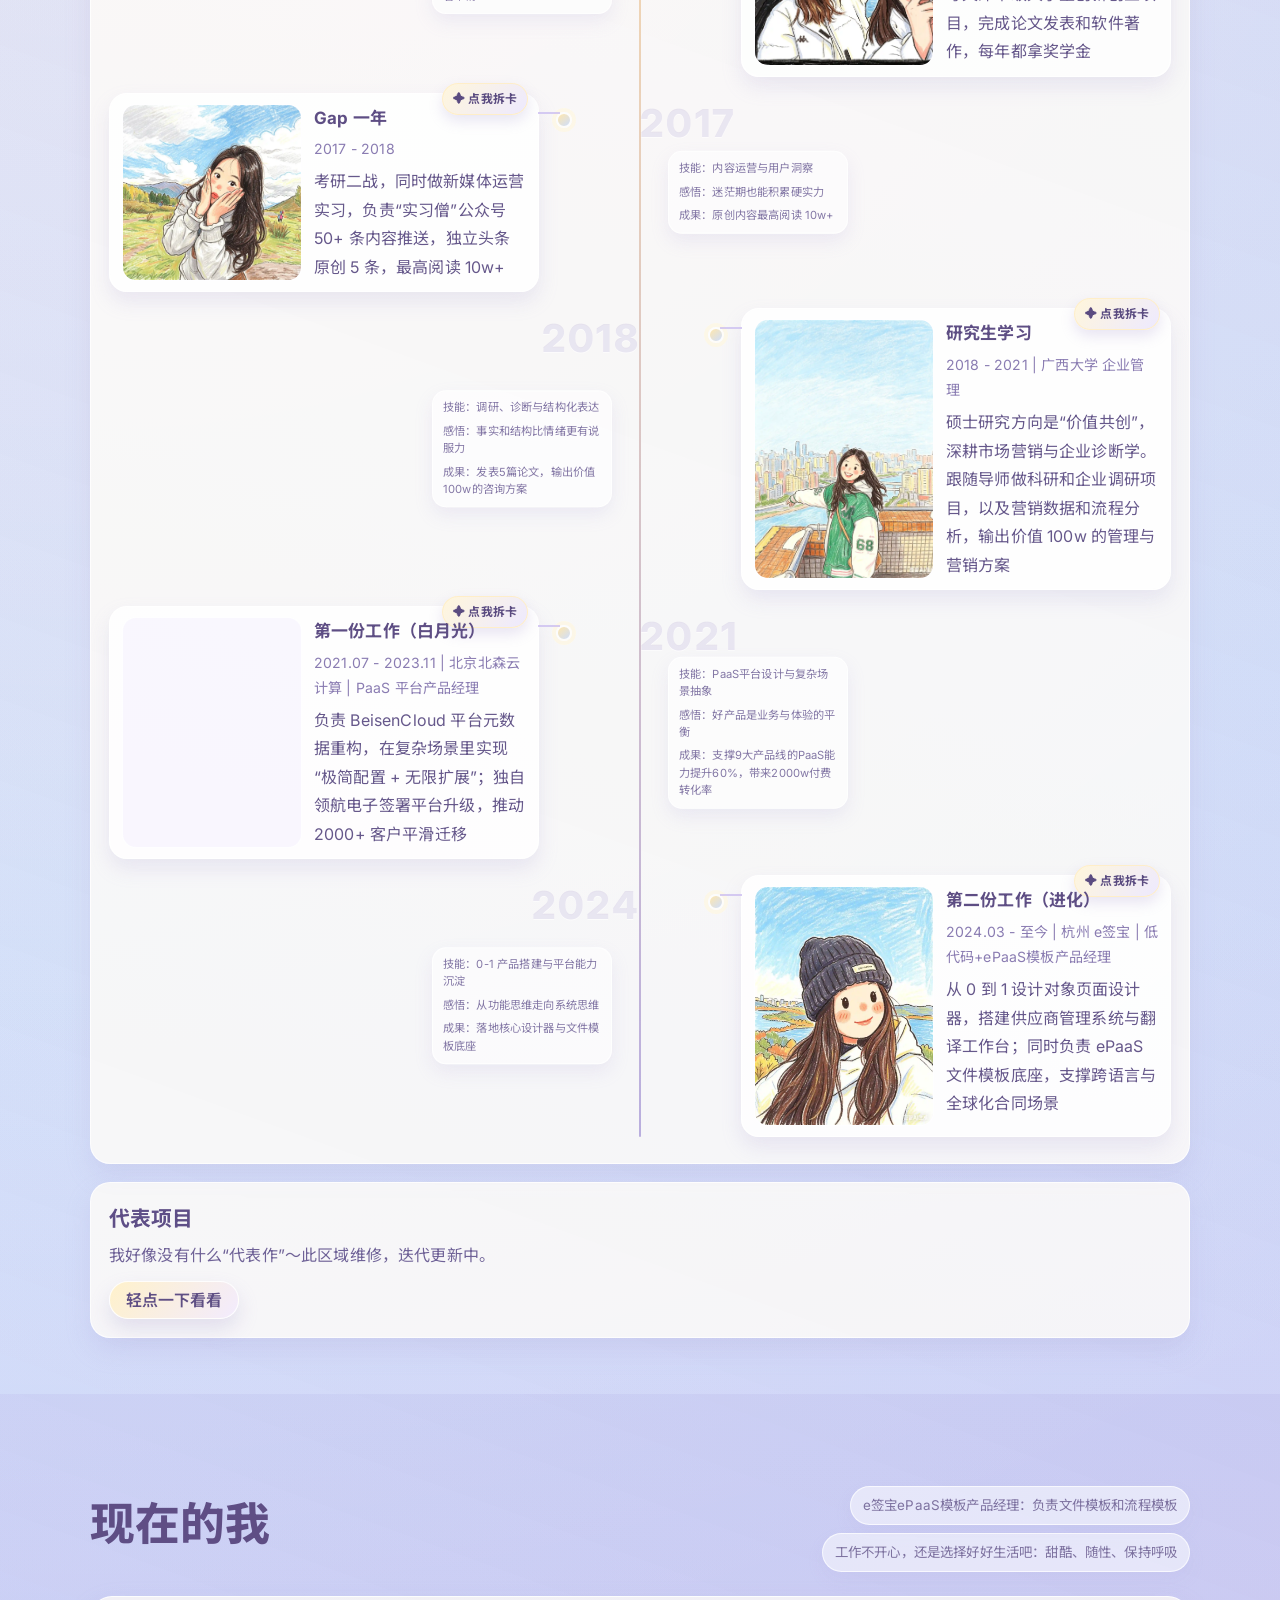
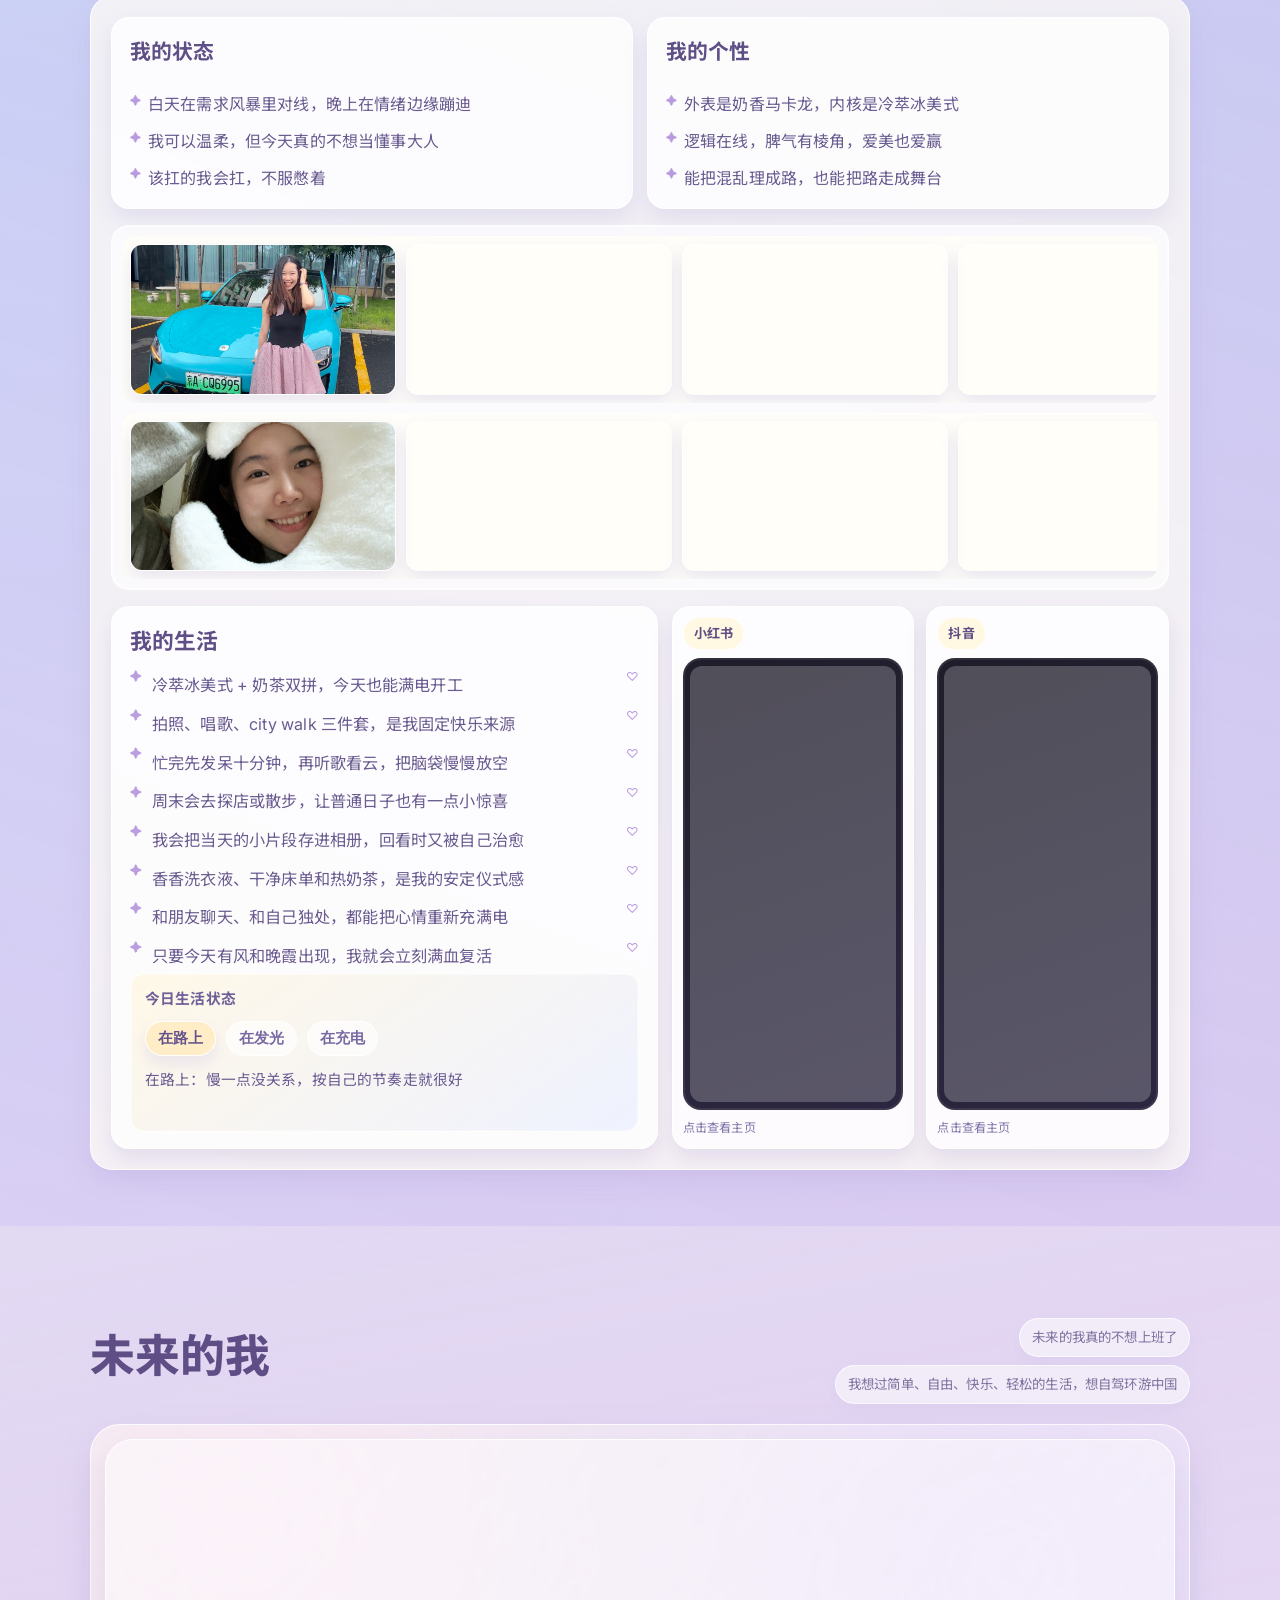
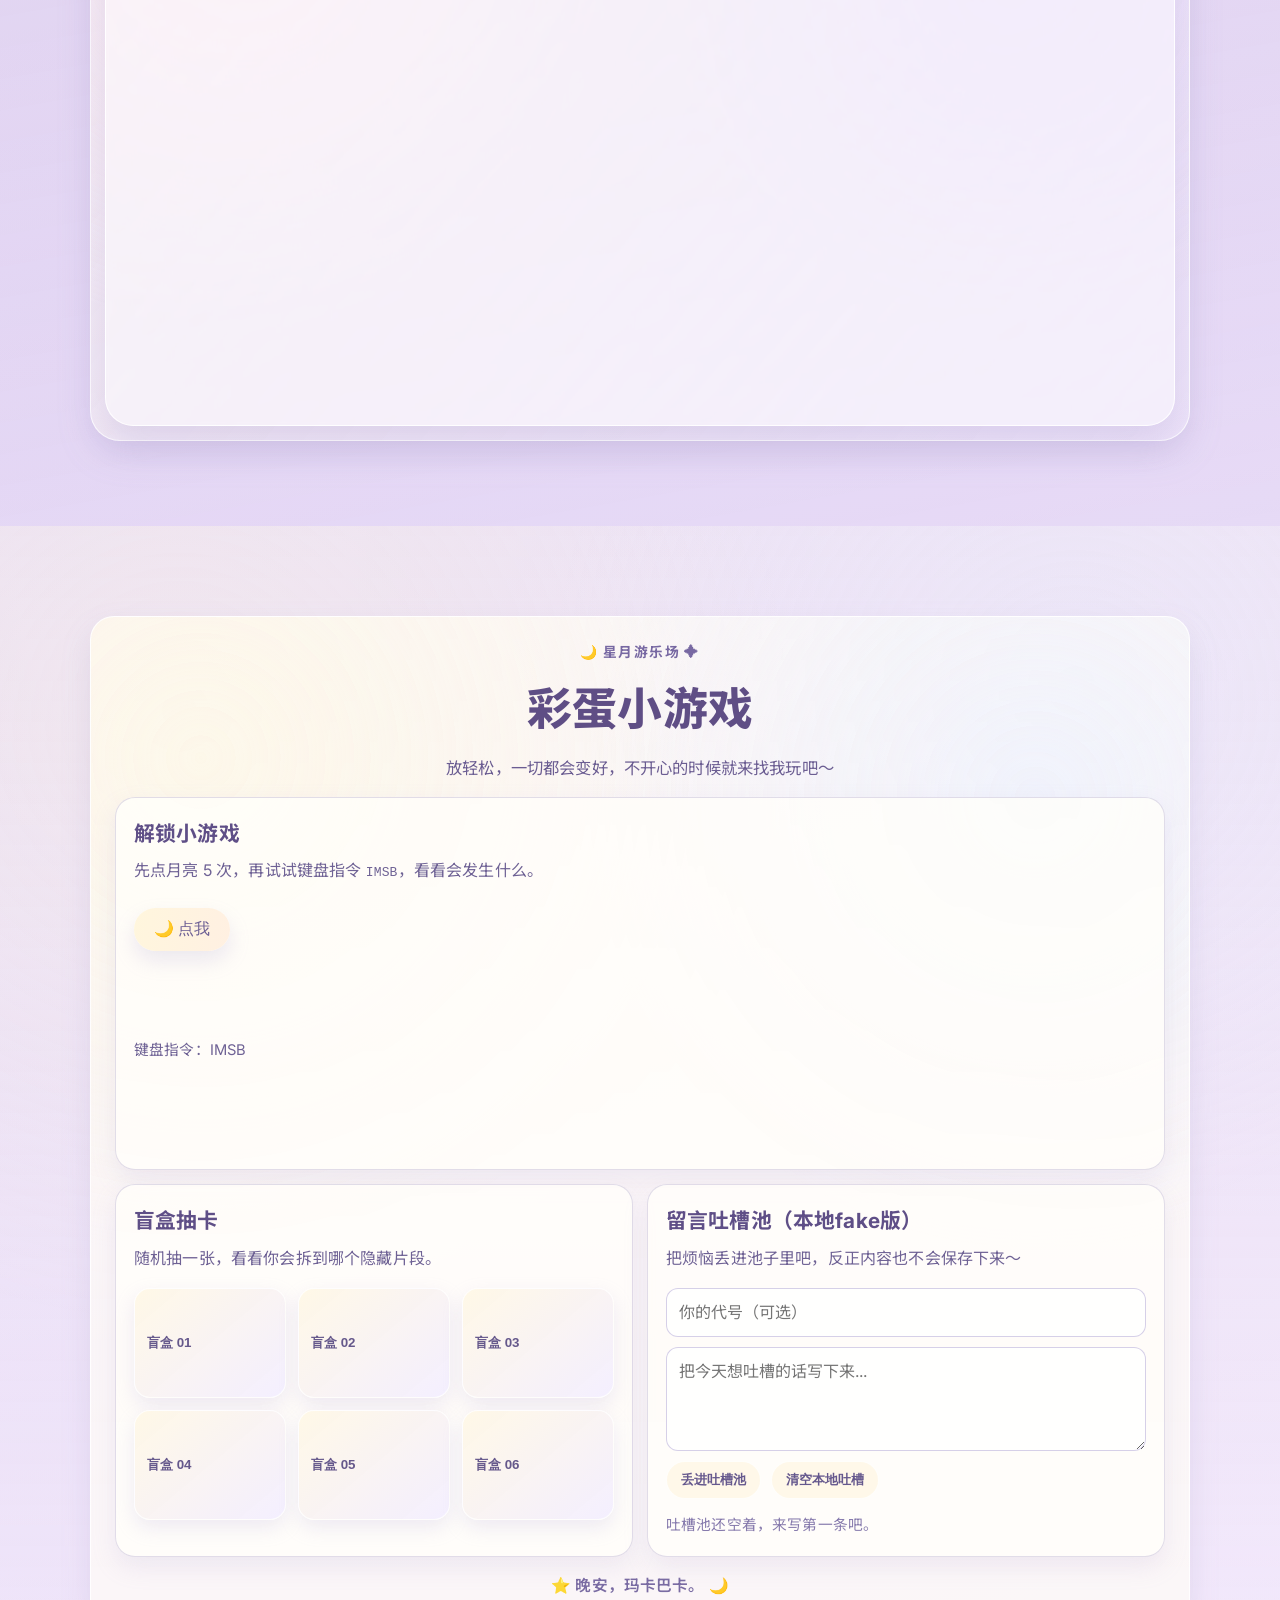
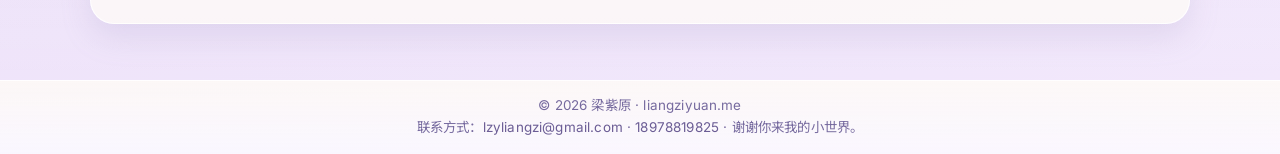
==== commit 026b7dea: "性能优化（加载策略）：修复分区空白并优化关键图片首屏加载" ====
--- a/index.html
+++ b/index.html
@@ -276,7 +276,7 @@
         </div>
         <section class="future-stage reveal" aria-label="未来主视觉">
           <figure class="future-hero">
-            <img src="./assets/images/future/weilai.webp" alt="未来的我，拥抱自由" loading="lazy" decoding="async" />
+            <img src="./assets/images/future/weilai.webp" alt="未来的我，拥抱自由" loading="eager" decoding="async" fetchpriority="high" />
             <div class="future-motion-overlay" aria-hidden="true">
               <span class="hair-wisp hair-wisp-a"></span>
               <span class="hair-wisp hair-wisp-b"></span>
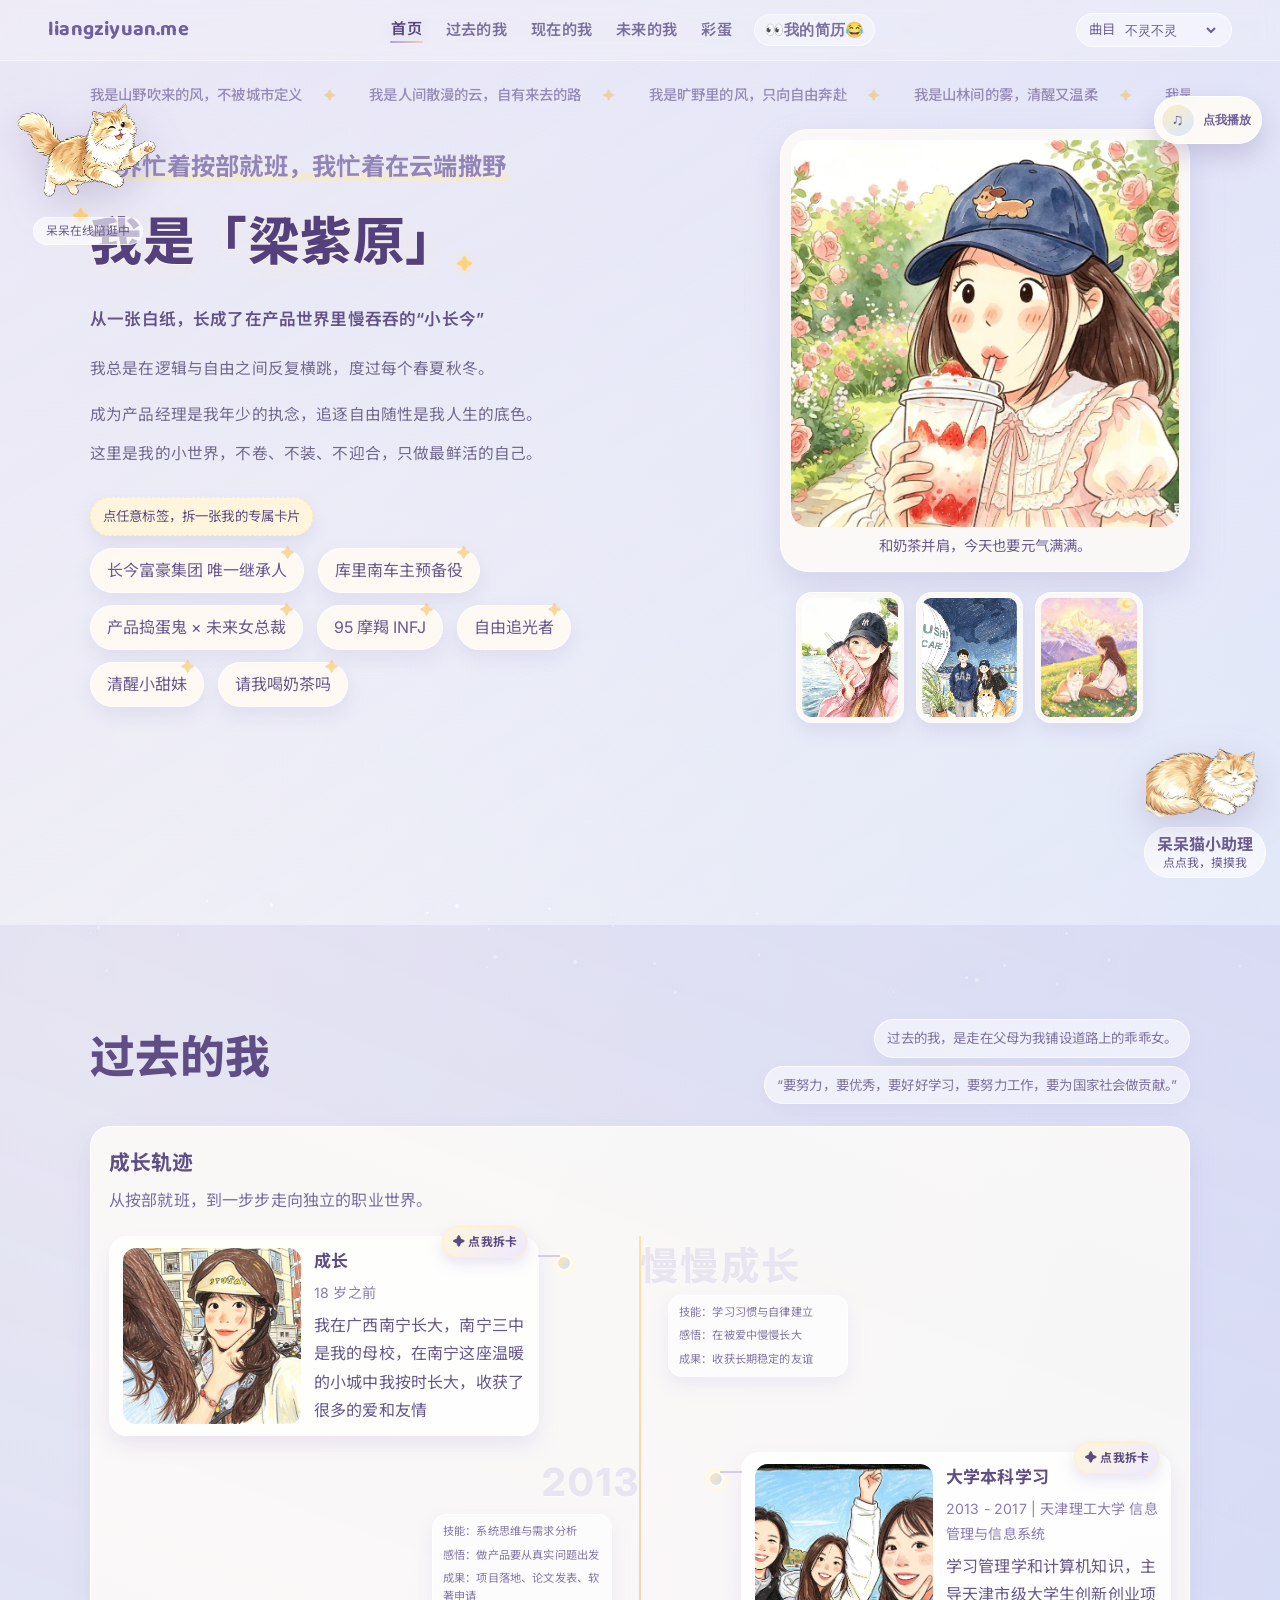
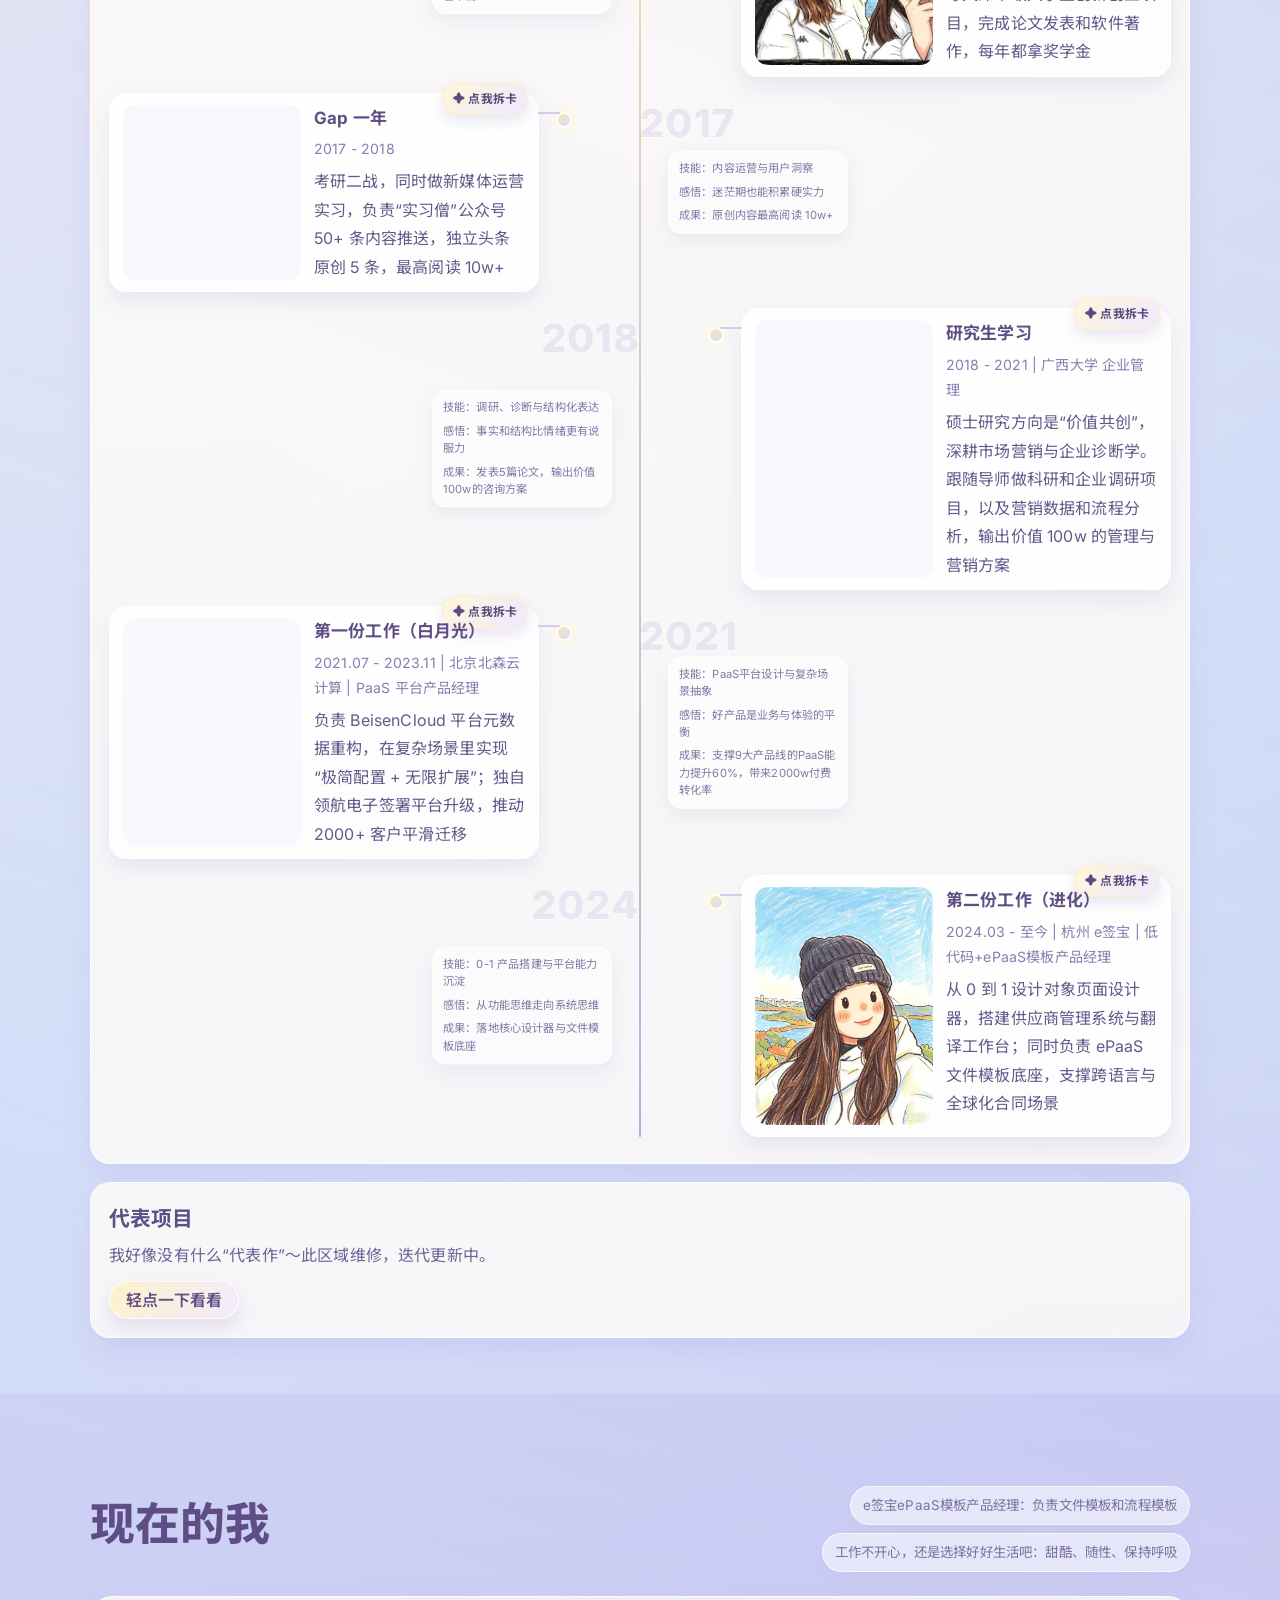
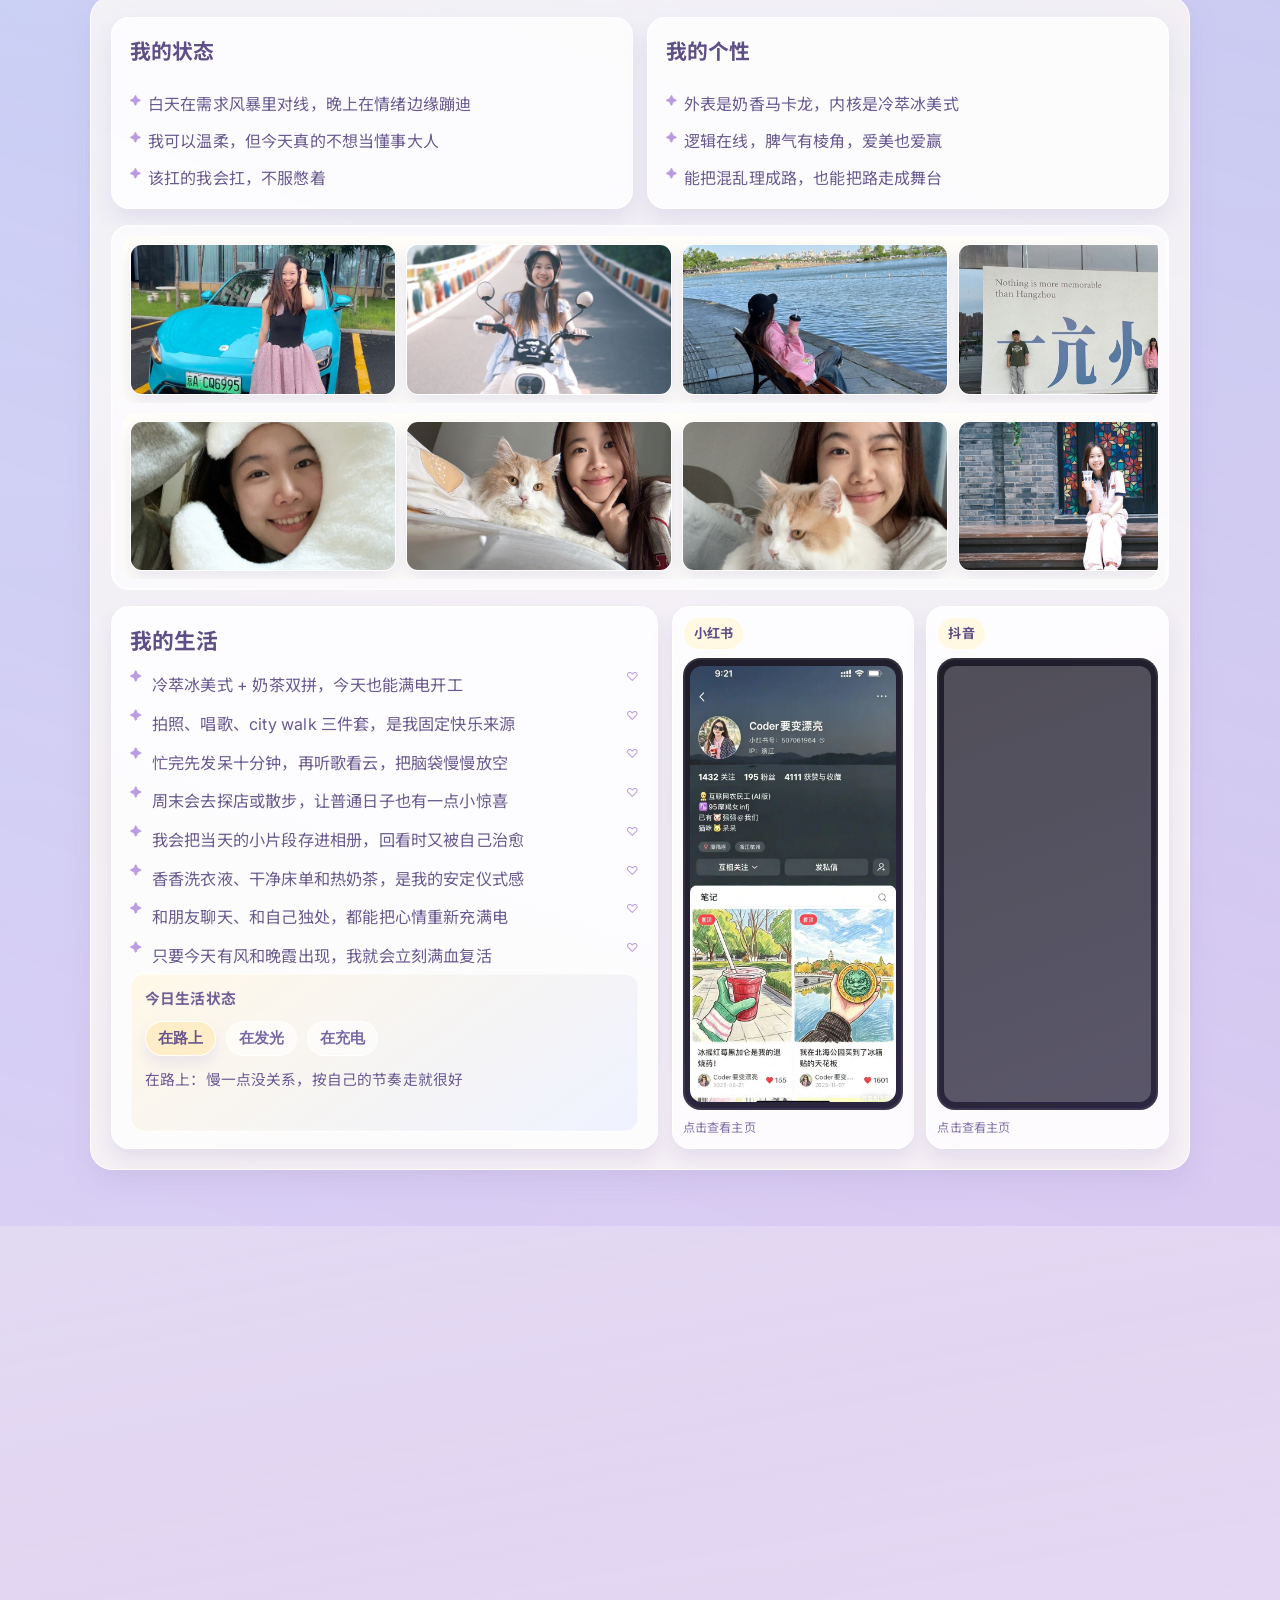
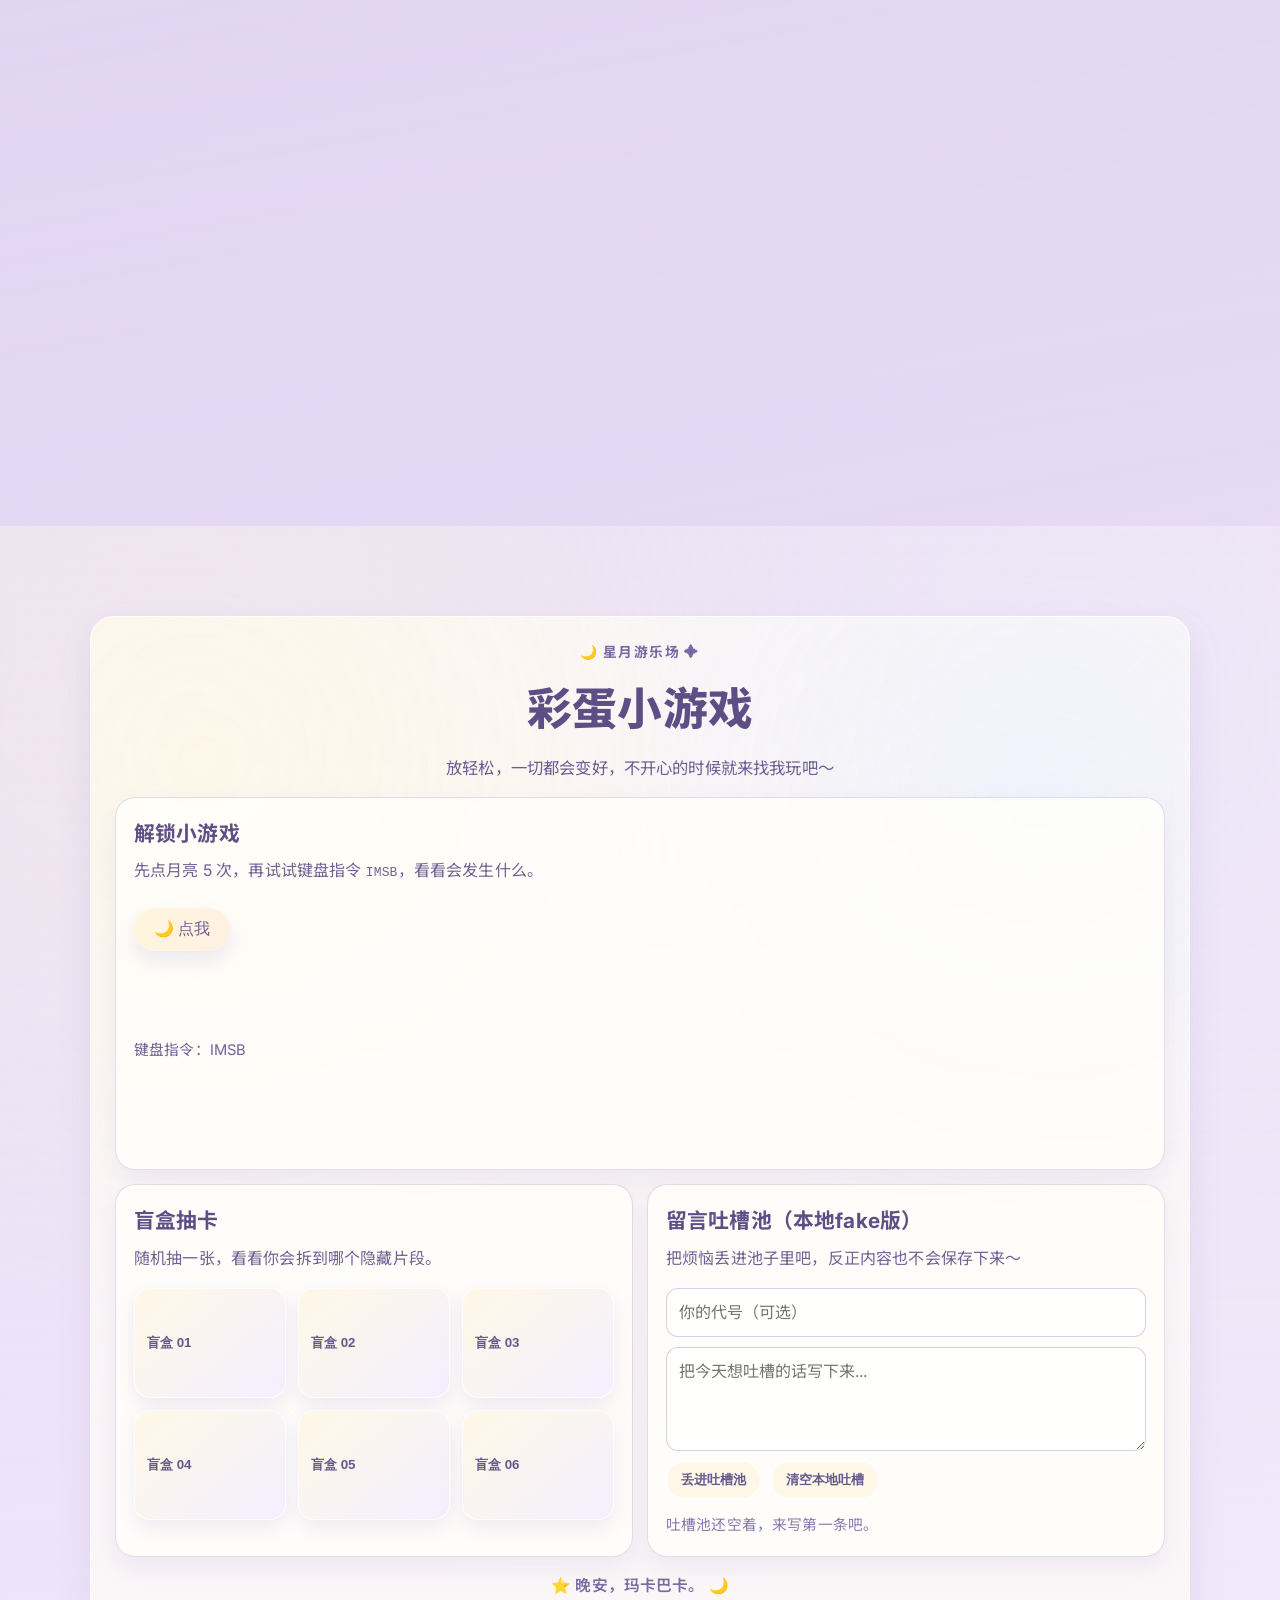
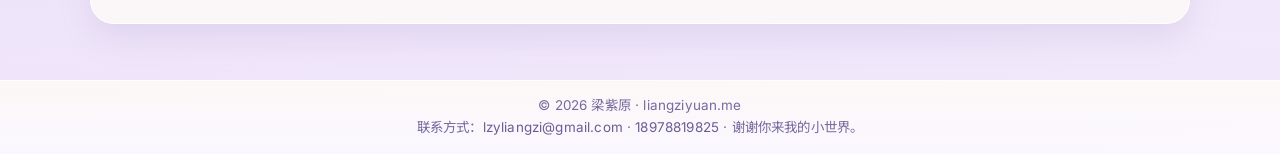
==== commit c7656475: "性能优化（慢网修复）：修正过去模块兜底图并压缩关键卡片图片" ====
--- a/index.html
+++ b/index.html
@@ -143,7 +143,7 @@
           <figure class="journey-cloud-visual">
             <img
               id="journeyCloudImage"
-              src="./assets/images/past-journey/growth.jpg"
+              src="./assets/images/past-journey/growup.webp"
               alt="成长轨迹彩蛋配图"
               loading="lazy"
               decoding="async"
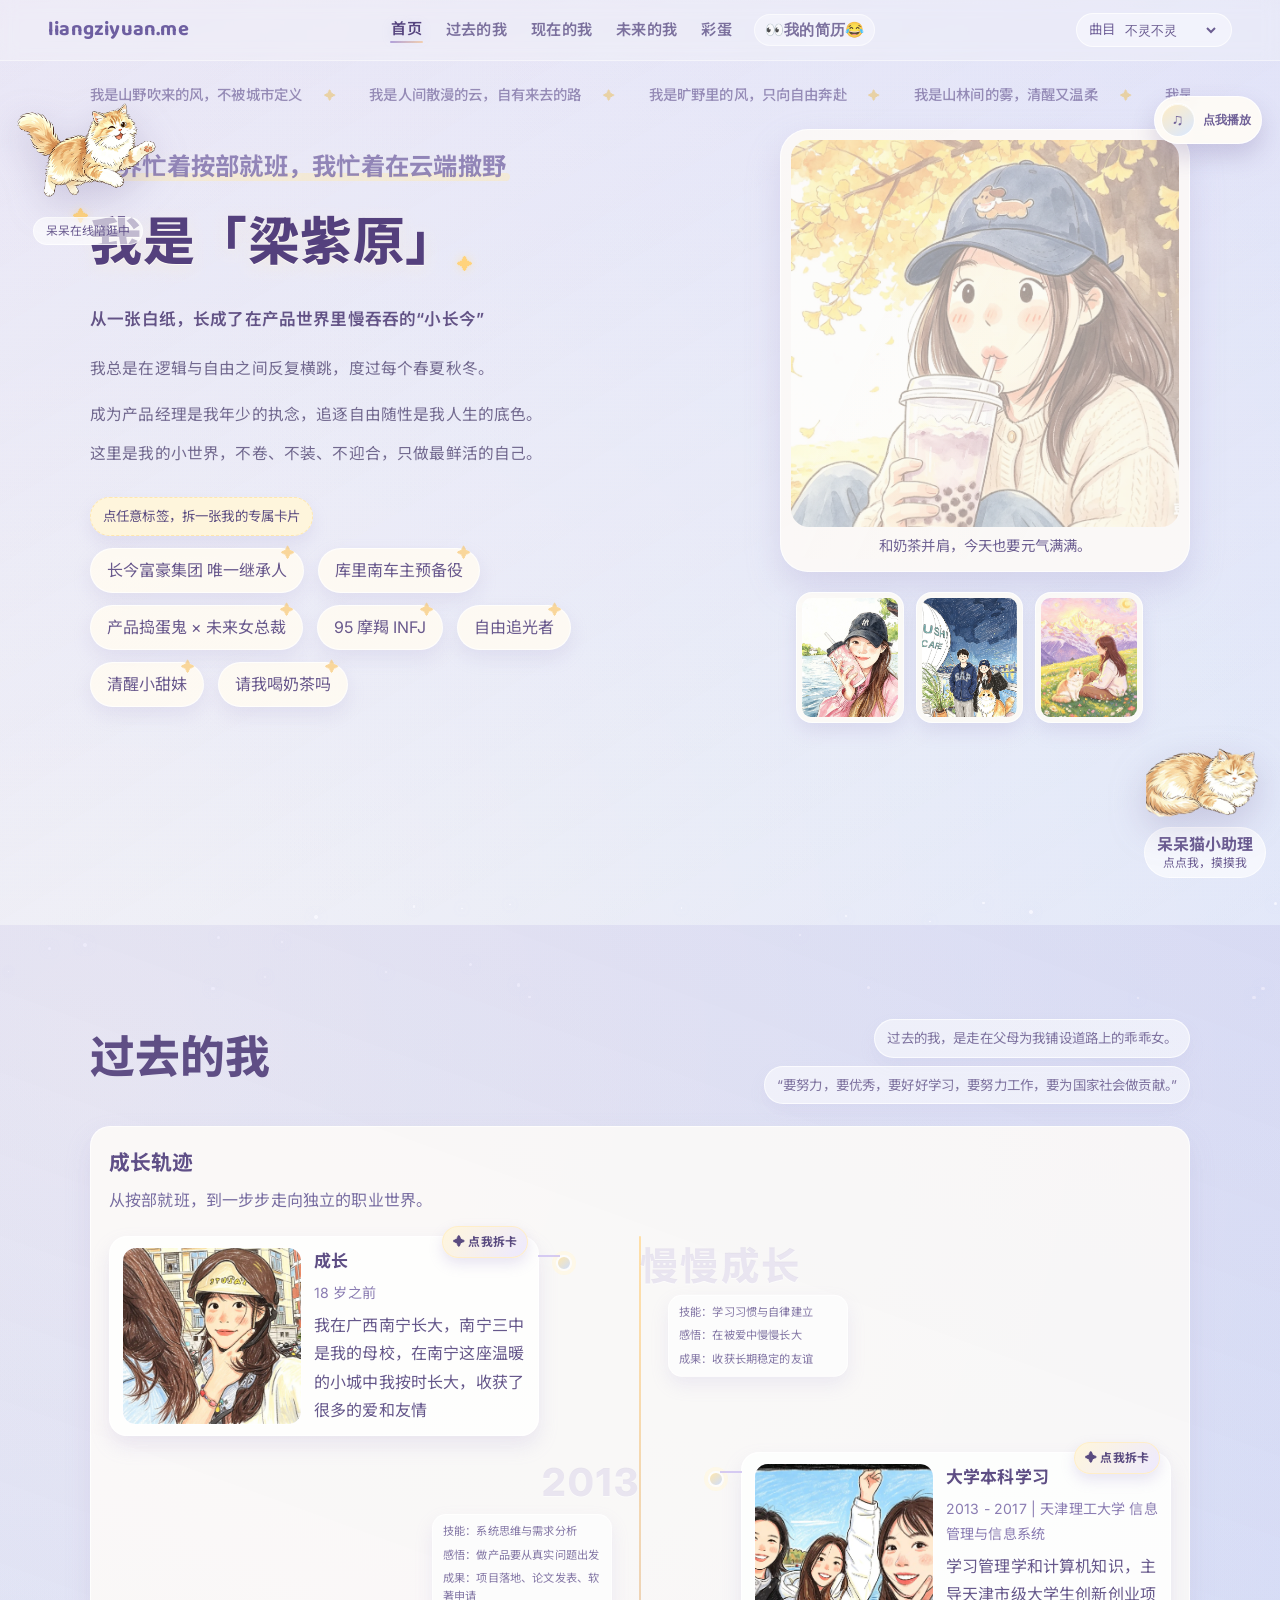
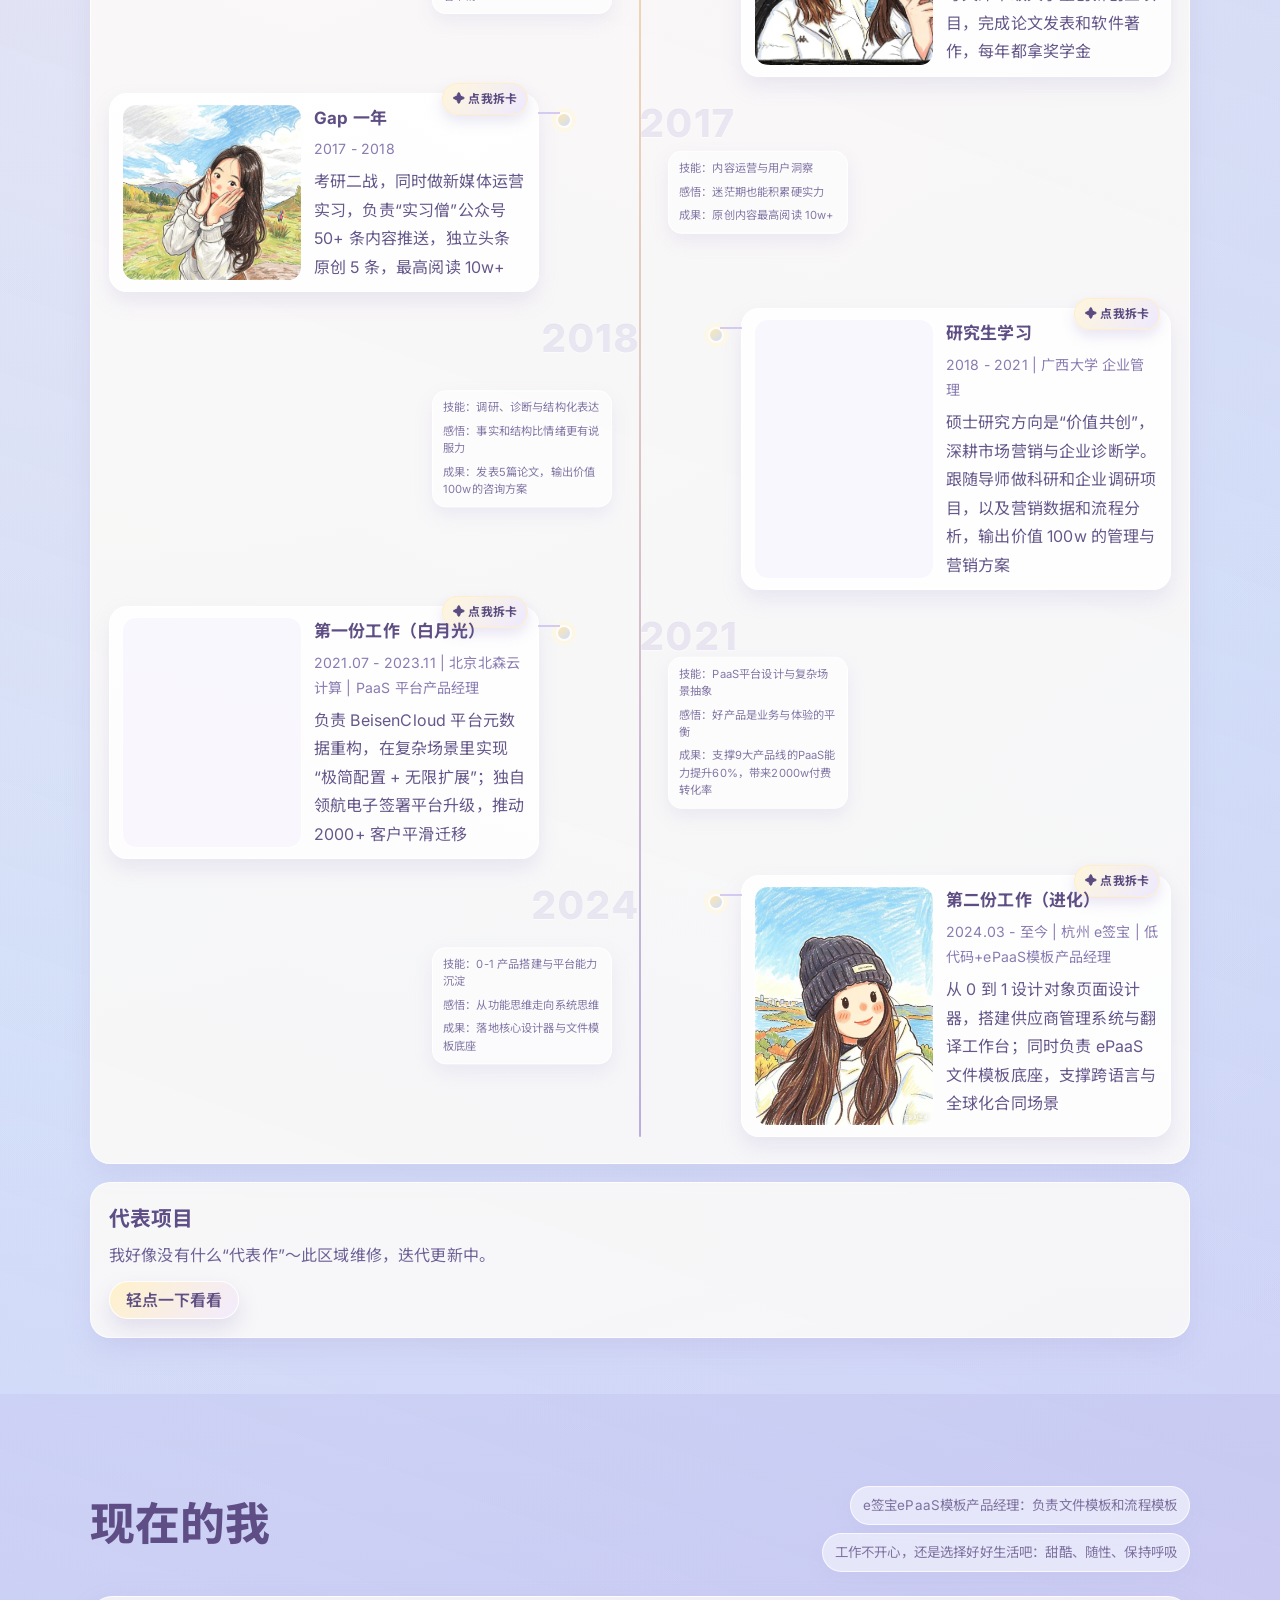
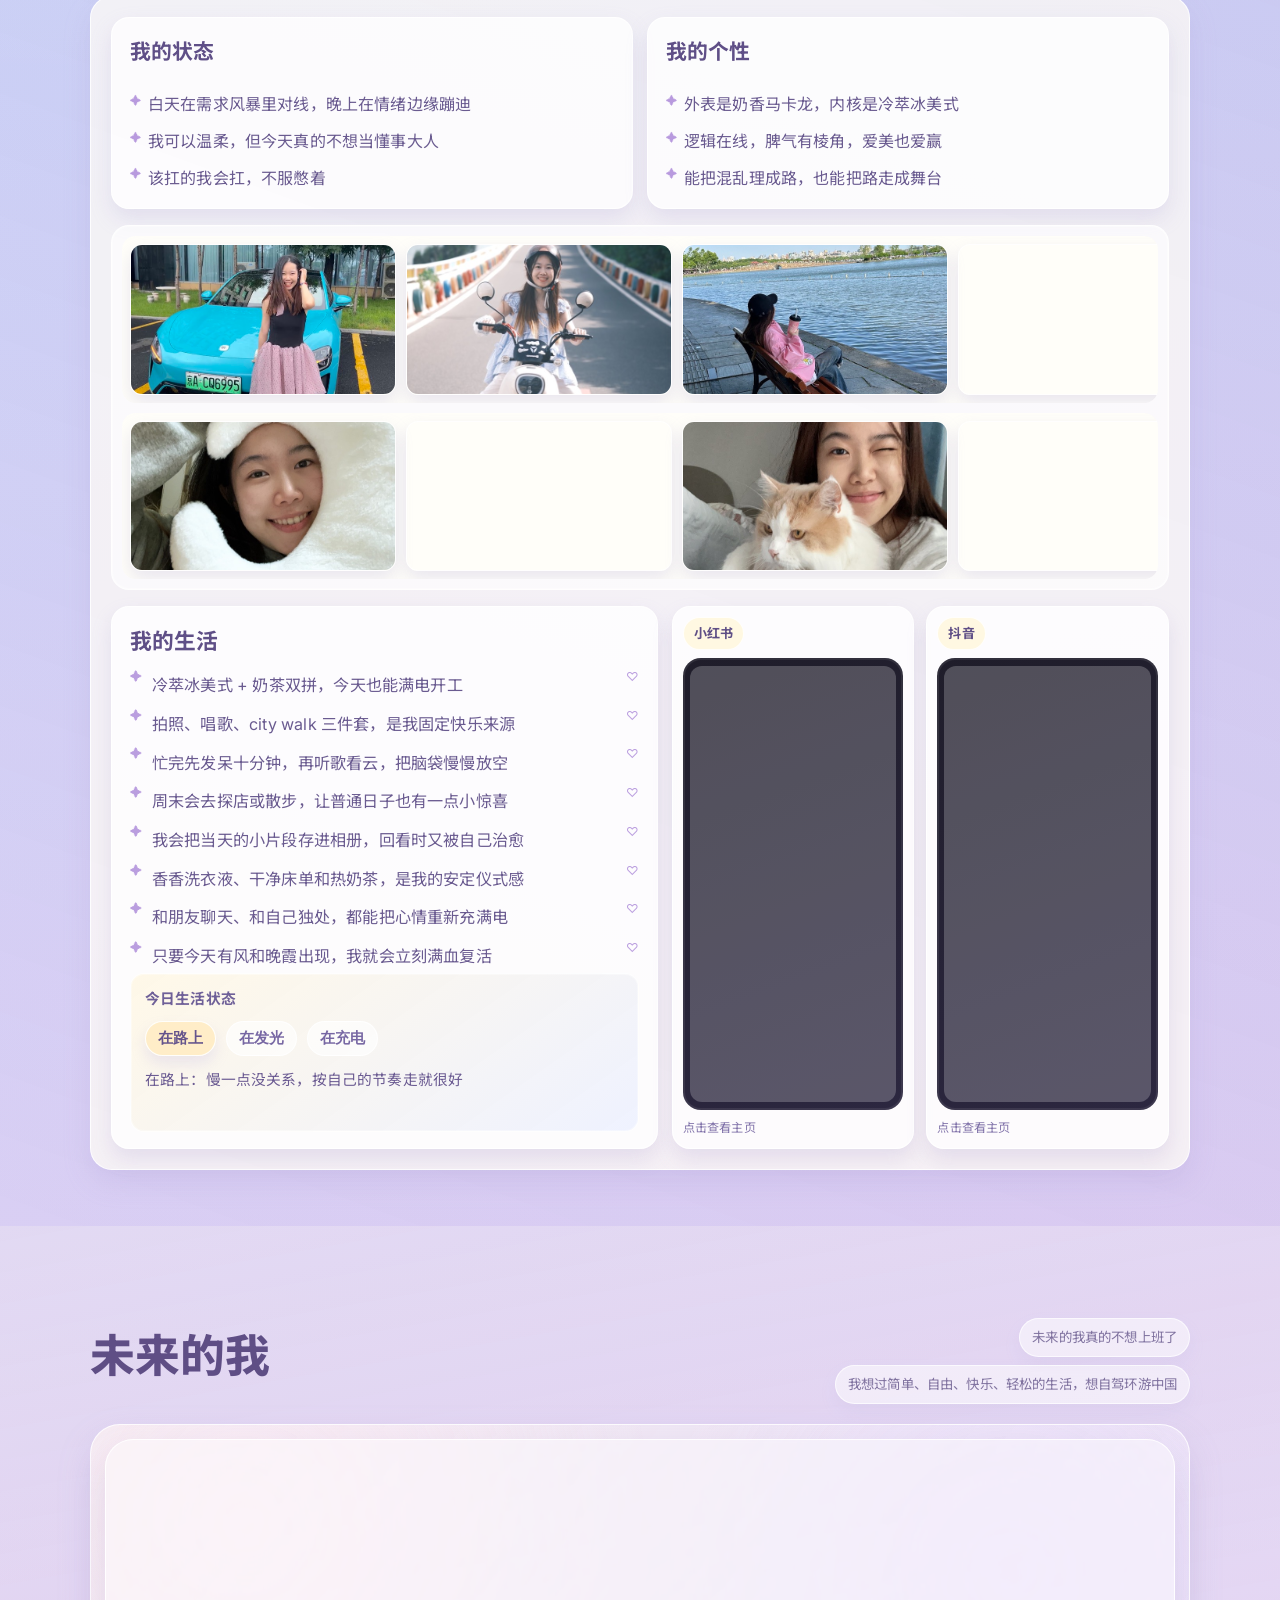
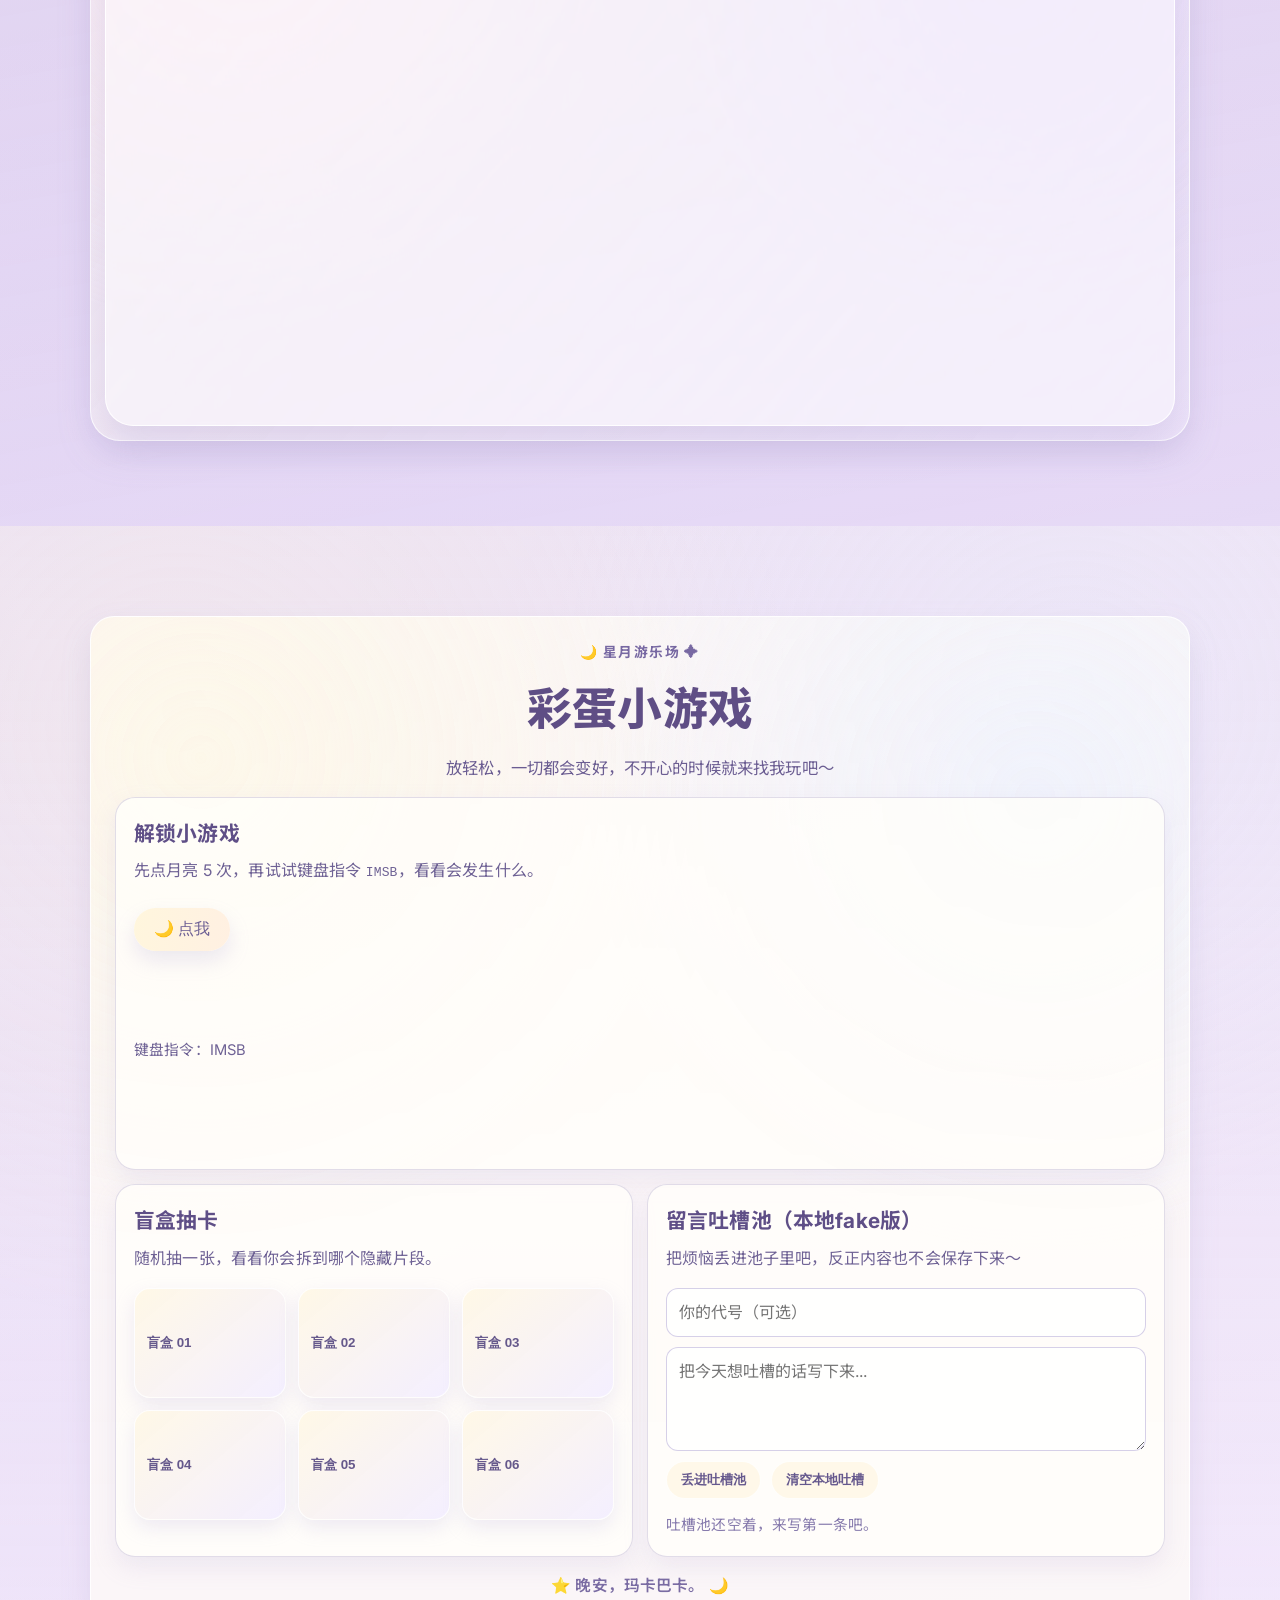
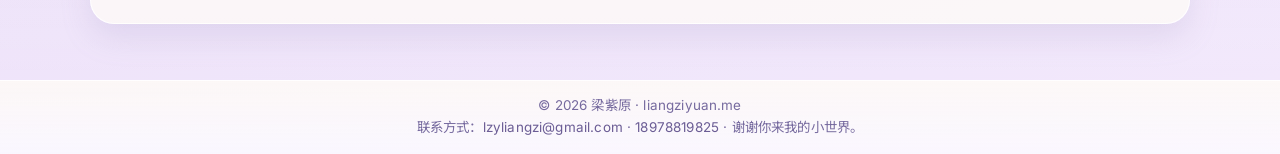
==== commit 688a90b1: "性能优化（慢网）：减少首屏抢带宽并增强社媒图兜底" ====
--- a/index.html
+++ b/index.html
@@ -97,14 +97,14 @@
           </figure>
           <div class="hero-mini-stack reveal" aria-label="首页小卡片">
             <figure class="mini-card mini-card-1">
-              <img src="./assets/images/home-hero/naicha.jpg" alt="最喜欢粉色" loading="eager" decoding="async" fetchpriority="high" />
+              <img src="./assets/images/home-hero/naicha.jpg" alt="最喜欢粉色" loading="lazy" decoding="async" fetchpriority="low" />
             </figure>
             <figure class="mini-card mini-card-2">
-              <img src="./assets/images/home-hero/night-couple.jpg" alt="温柔夜晚" loading="eager" decoding="async" fetchpriority="high" />
+              <img src="./assets/images/home-hero/night-couple.jpg" alt="温柔夜晚" loading="lazy" decoding="async" fetchpriority="low" />
             </figure>
             <figure class="mini-card mini-card-3">
-              <img src="./assets/images/home-hero/微信图片_20260412120634_62_154.webp" alt="做自己，最好看" loading="eager"
-                decoding="async" fetchpriority="high" />
+              <img src="./assets/images/home-hero/微信图片_20260412120634_62_154.webp" alt="做自己，最好看" loading="lazy"
+                decoding="async" fetchpriority="low" />
             </figure>
           </div>
         </div>
@@ -232,8 +232,9 @@
                     src="./assets/images/present/social-xiaohongshu.webp"
                     data-fallback="./assets/images/present/present-11.jpg"
                     alt="小红书主页截图"
-                    loading="lazy"
+                    loading="eager"
                     decoding="async"
+                    fetchpriority="low"
                   />
                 </figure>
                 <span class="phone-tip">点击查看主页</span>
@@ -253,8 +254,9 @@
                     src="./assets/images/present/social-douyin.webp"
                     data-fallback="./assets/images/present/present-12.jpg"
                     alt="抖音主页截图"
-                    loading="lazy"
+                    loading="eager"
                     decoding="async"
+                    fetchpriority="low"
                   />
                 </figure>
                 <span class="phone-tip">点击查看主页</span>
@@ -276,7 +278,7 @@
         </div>
         <section class="future-stage reveal" aria-label="未来主视觉">
           <figure class="future-hero">
-            <img src="./assets/images/future/weilai.webp" alt="未来的我，拥抱自由" loading="eager" decoding="async" fetchpriority="high" />
+            <img src="./assets/images/future/weilai.webp" alt="未来的我，拥抱自由" loading="lazy" decoding="async" fetchpriority="low" />
             <div class="future-motion-overlay" aria-hidden="true">
               <span class="hair-wisp hair-wisp-a"></span>
               <span class="hair-wisp hair-wisp-b"></span>
@@ -442,14 +444,14 @@
 
   <div class="cat-friend cat-friend-left" id="catFriendLeft" data-cat-toast="呆呆：我在左边蹦蹦跳跳陪你逛。" aria-live="polite">
     <div class="cat-friend-inner">
-      <img src="./assets/images/home-cat/daidaizuobian.webp" alt="左侧呆呆猫，在线陪逛中" loading="eager" decoding="async" fetchpriority="high" />
+      <img src="./assets/images/home-cat/daidaizuobian.webp" alt="左侧呆呆猫，在线陪逛中" loading="lazy" decoding="async" fetchpriority="low" />
     </div>
     <button class="cat-note cat-note-left" type="button">呆呆在线陪逛中</button>
   </div>
 
   <div class="cat-friend cat-friend-right" id="catFriendRight" data-cat-toast="呆呆猫小助理：点点我，摸摸我。" aria-live="polite">
     <div class="cat-friend-inner">
-      <img src="./assets/images/home-cat/daidaiyoubian.webp" alt="右侧呆呆猫小助理，躺在猫窝里" loading="eager" decoding="async" fetchpriority="high" />
+      <img src="./assets/images/home-cat/daidaiyoubian.webp" alt="右侧呆呆猫小助理，躺在猫窝里" loading="lazy" decoding="async" fetchpriority="low" />
     </div>
     <div class="cat-sleep-zzz" aria-hidden="true">
       <span>Z</span>
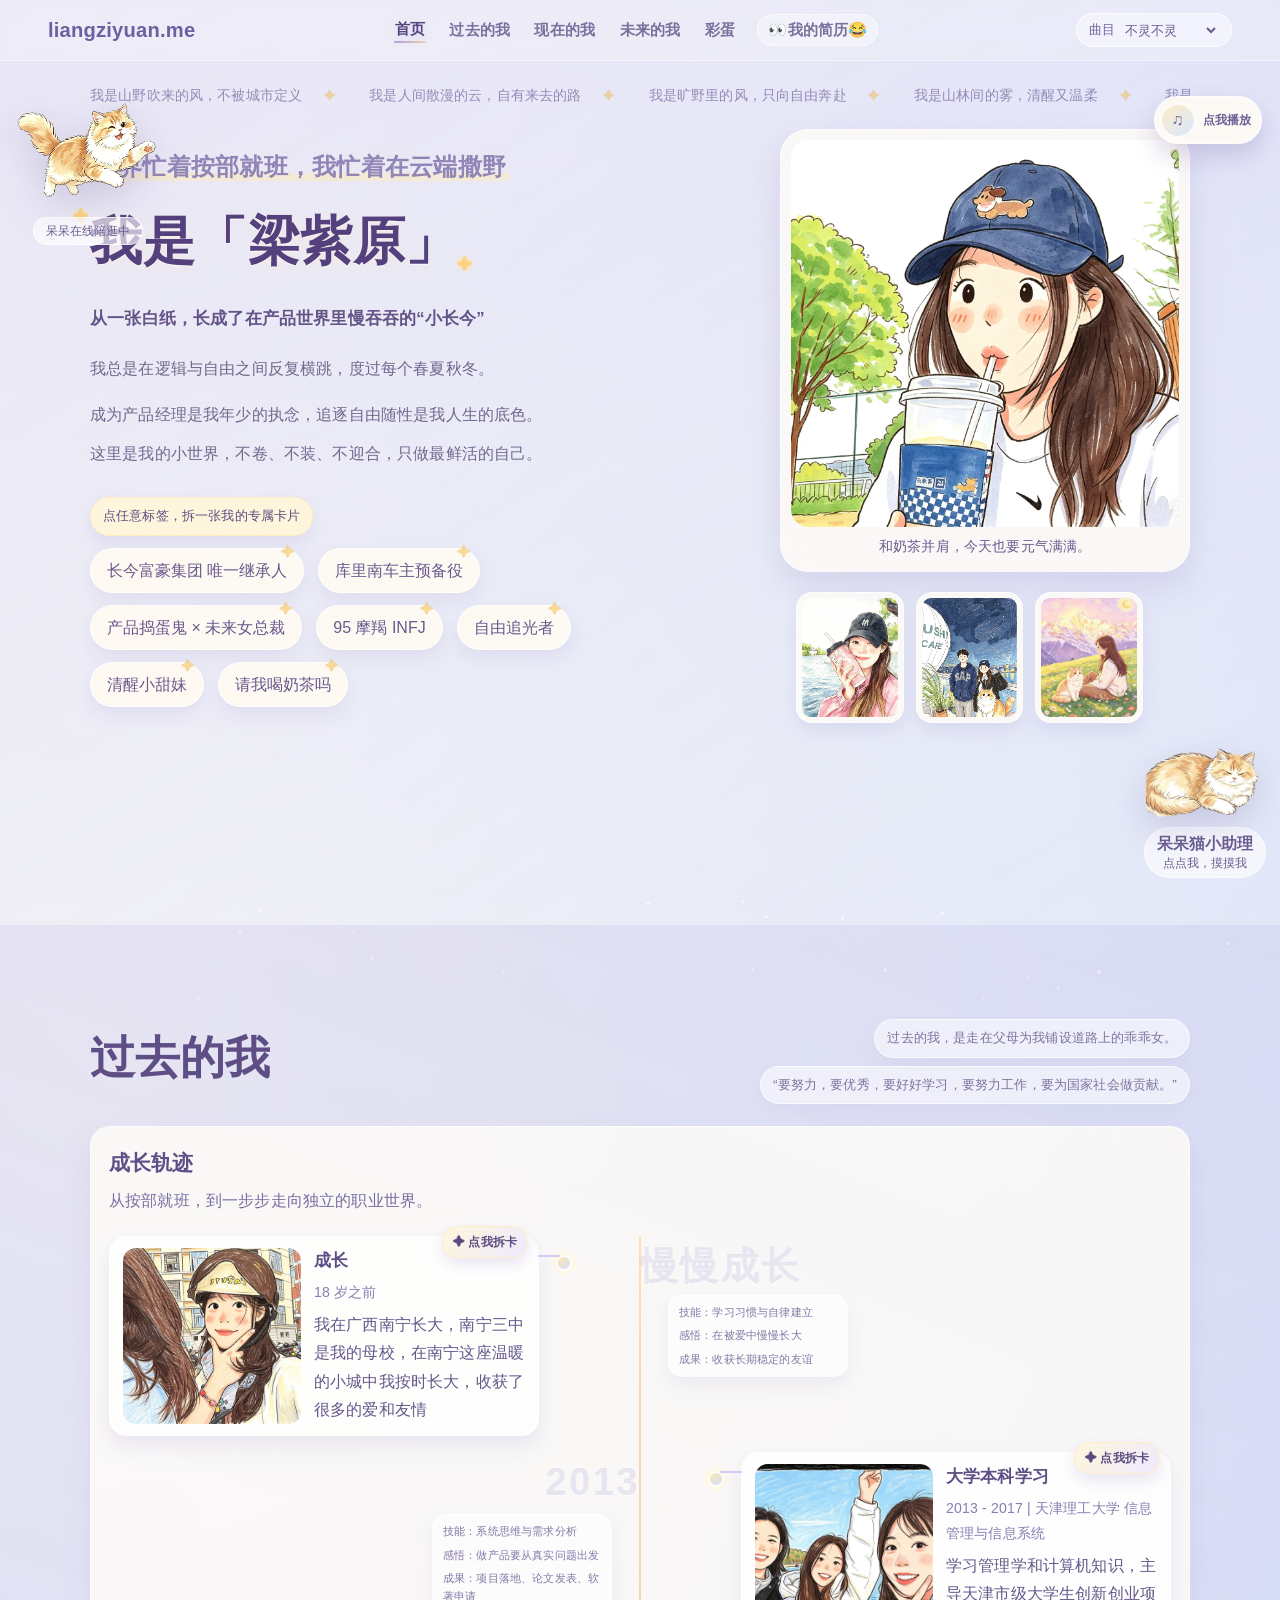
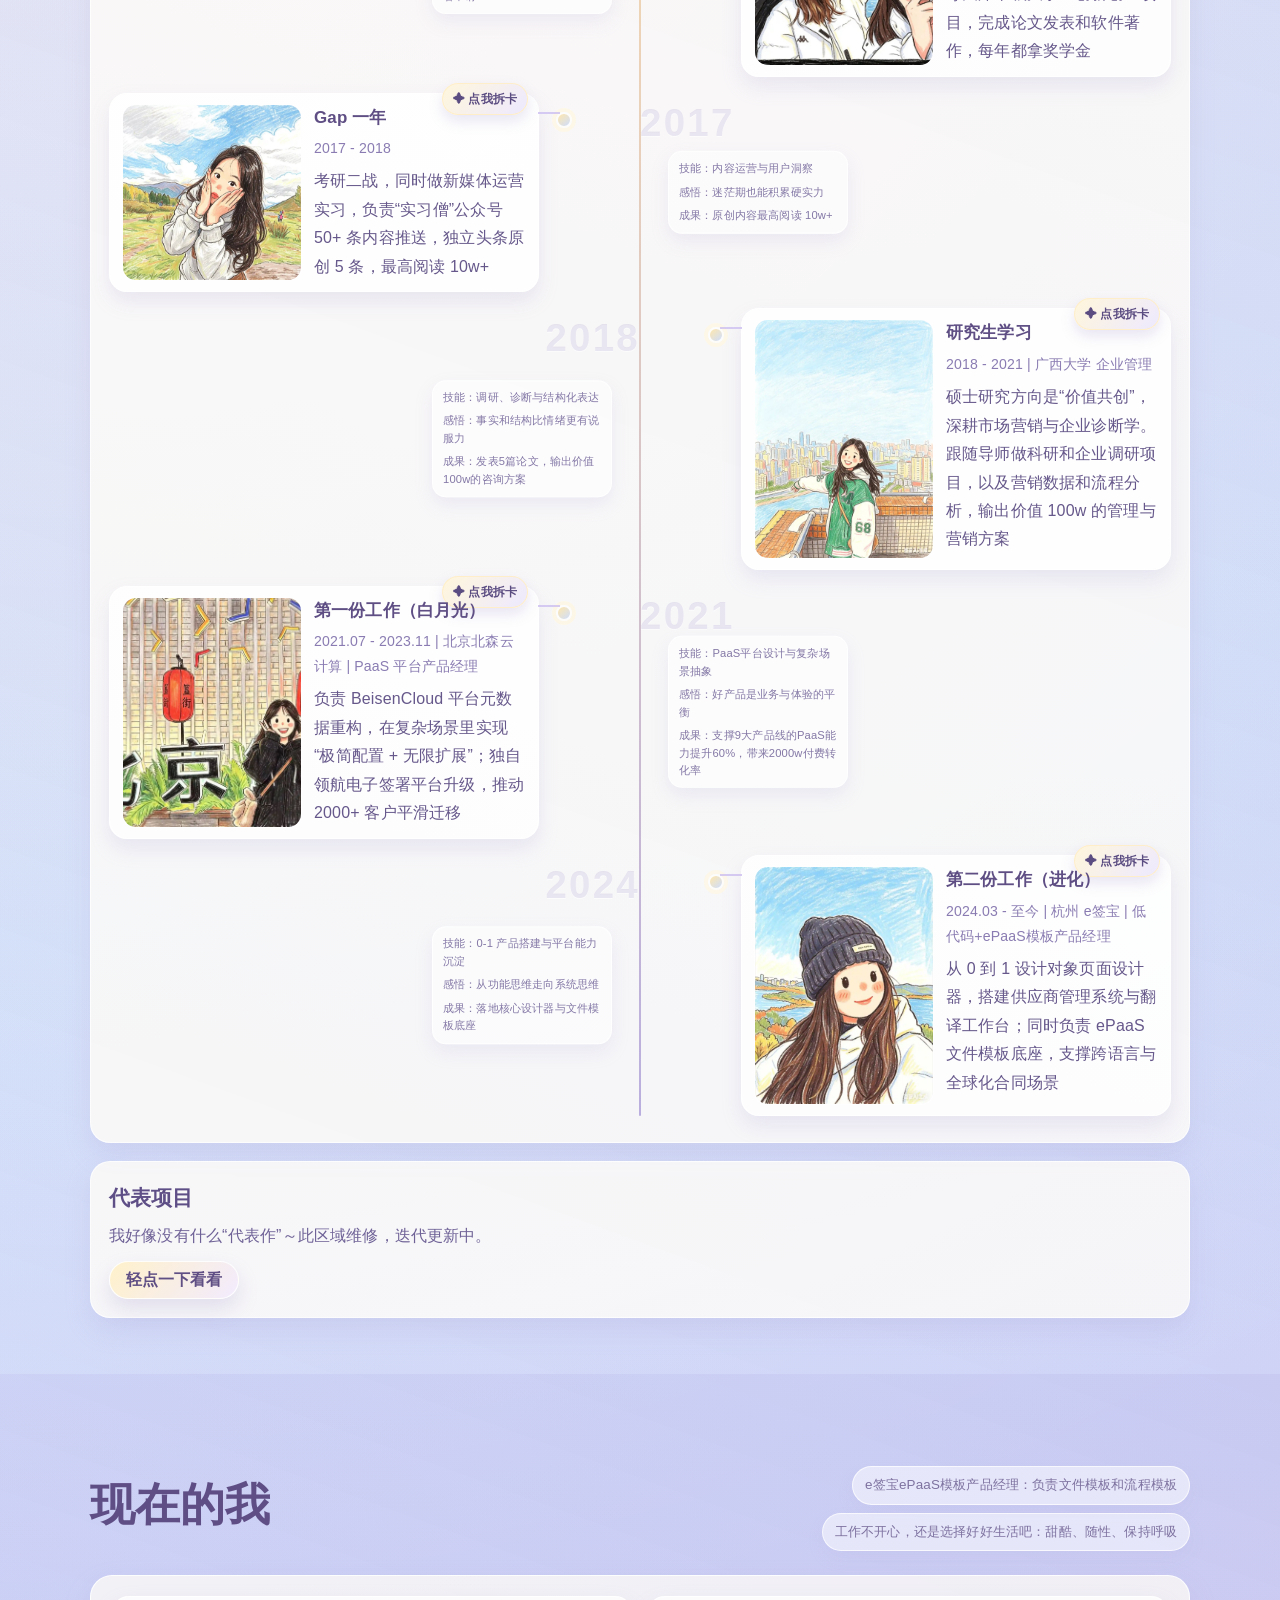
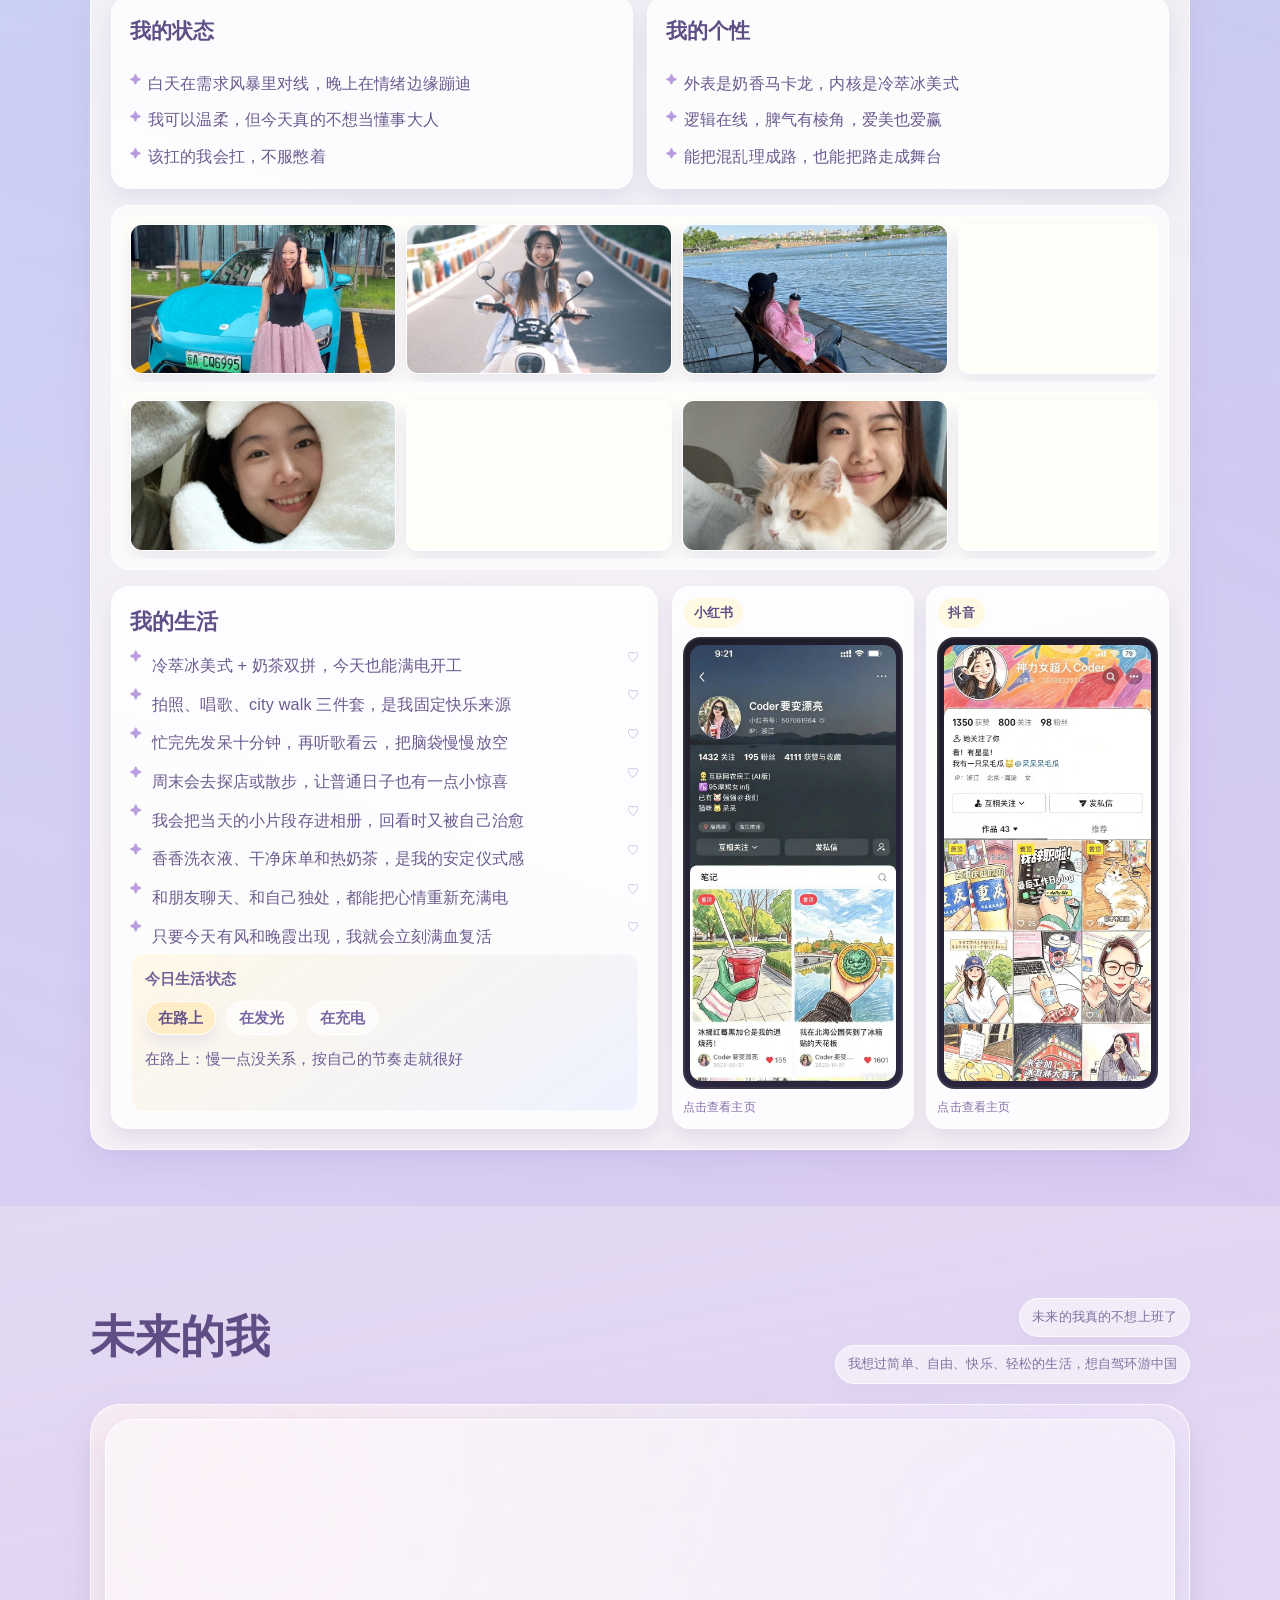
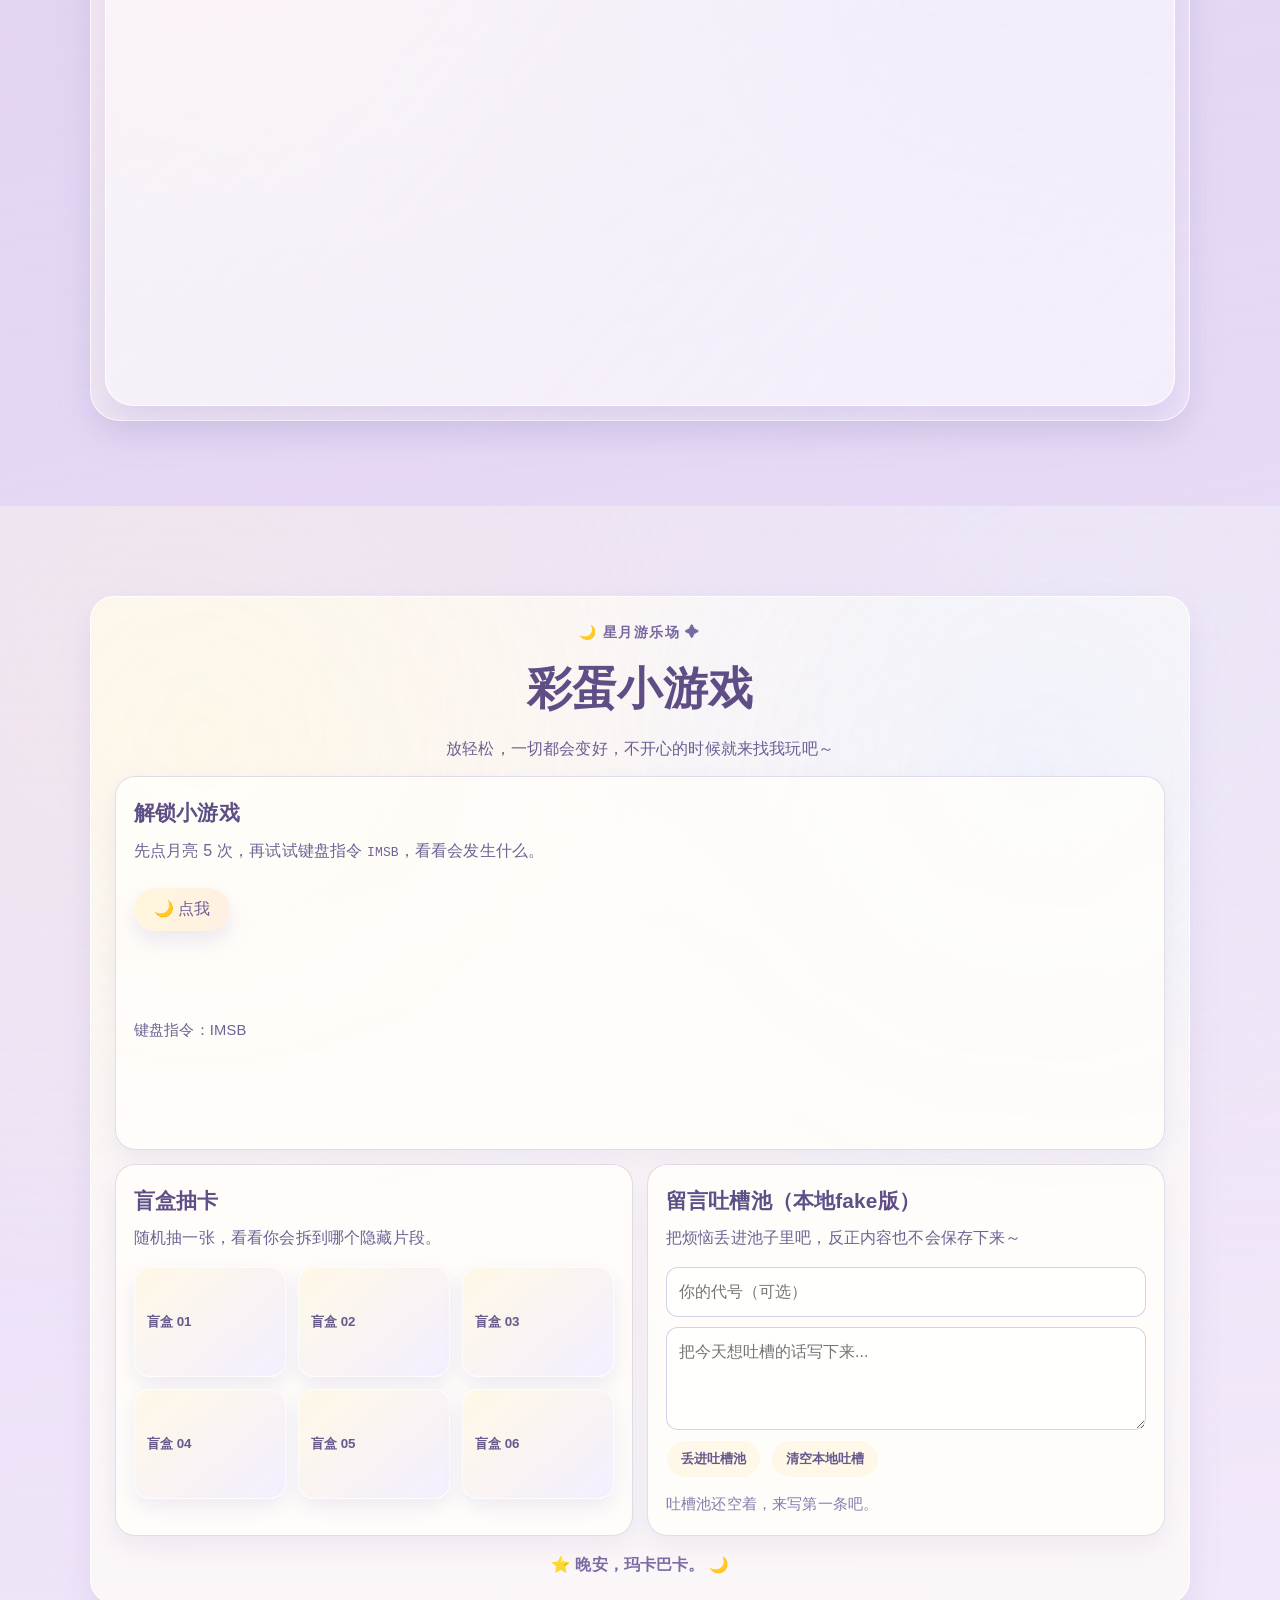
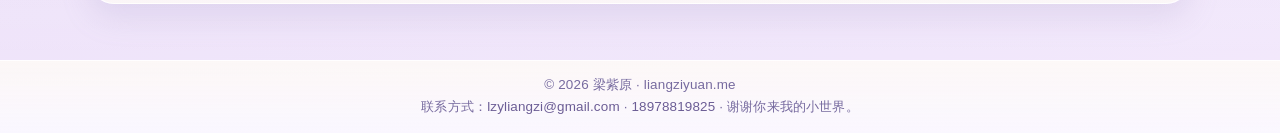
==== commit 91a7fc5e: "性能优化（完整版）：慢网加载优化与关键模块轻量图" ====
--- a/index.html
+++ b/index.html
@@ -7,11 +7,6 @@
   <meta name="theme-color" content="#d8cff6" />
   <title>梁紫原 | 为执念撒野的小公主</title>
   <meta name="description" content="梁紫原的个人主页：过去、现在、未来与真实自我。" />
-  <link rel="preconnect" href="https://fonts.googleapis.com" />
-  <link rel="preconnect" href="https://fonts.gstatic.com" crossorigin />
-  <link
-    href="https://fonts.googleapis.com/css2?family=Baloo+2:wght@600;700&family=Inter:wght@400;500;600;700;800&family=Noto+Sans+SC:wght@400;500;700;800&display=swap"
-    rel="stylesheet" />
   <link rel="stylesheet" href="./style.css" />
 </head>
 
@@ -143,7 +138,7 @@
           <figure class="journey-cloud-visual">
             <img
               id="journeyCloudImage"
-              src="./assets/images/past-journey/growup.webp"
+              src="./assets/images/past-journey/growup-opt.jpg"
               alt="成长轨迹彩蛋配图"
               loading="lazy"
               decoding="async"
@@ -229,7 +224,7 @@
                 <figure class="phone-screen">
                   <img
                     class="social-screen-img"
-                    src="./assets/images/present/social-xiaohongshu.webp"
+                    src="./assets/images/present/social-xiaohongshu-opt.jpg"
                     data-fallback="./assets/images/present/present-11.jpg"
                     alt="小红书主页截图"
                     loading="eager"
@@ -251,7 +246,7 @@
                 <figure class="phone-screen">
                   <img
                     class="social-screen-img"
-                    src="./assets/images/present/social-douyin.webp"
+                    src="./assets/images/present/social-douyin-opt.jpg"
                     data-fallback="./assets/images/present/present-12.jpg"
                     alt="抖音主页截图"
                     loading="eager"
